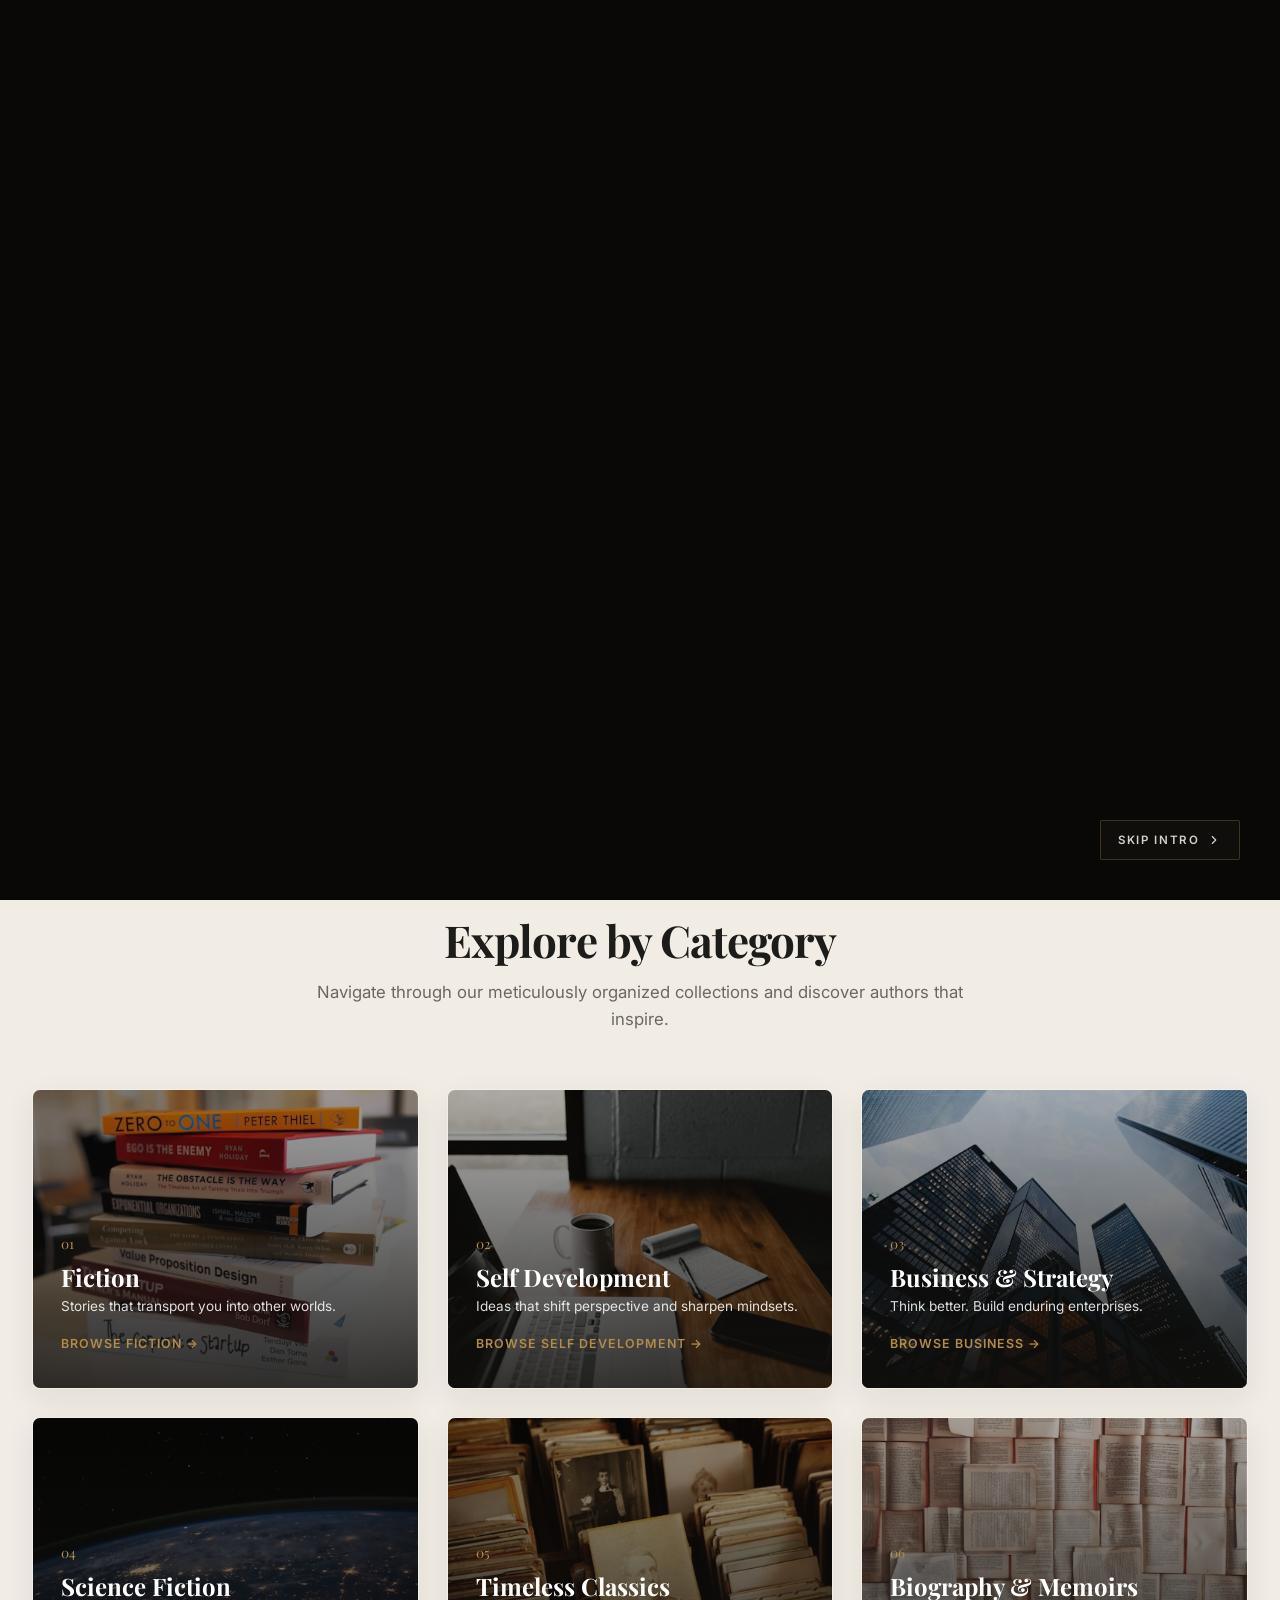
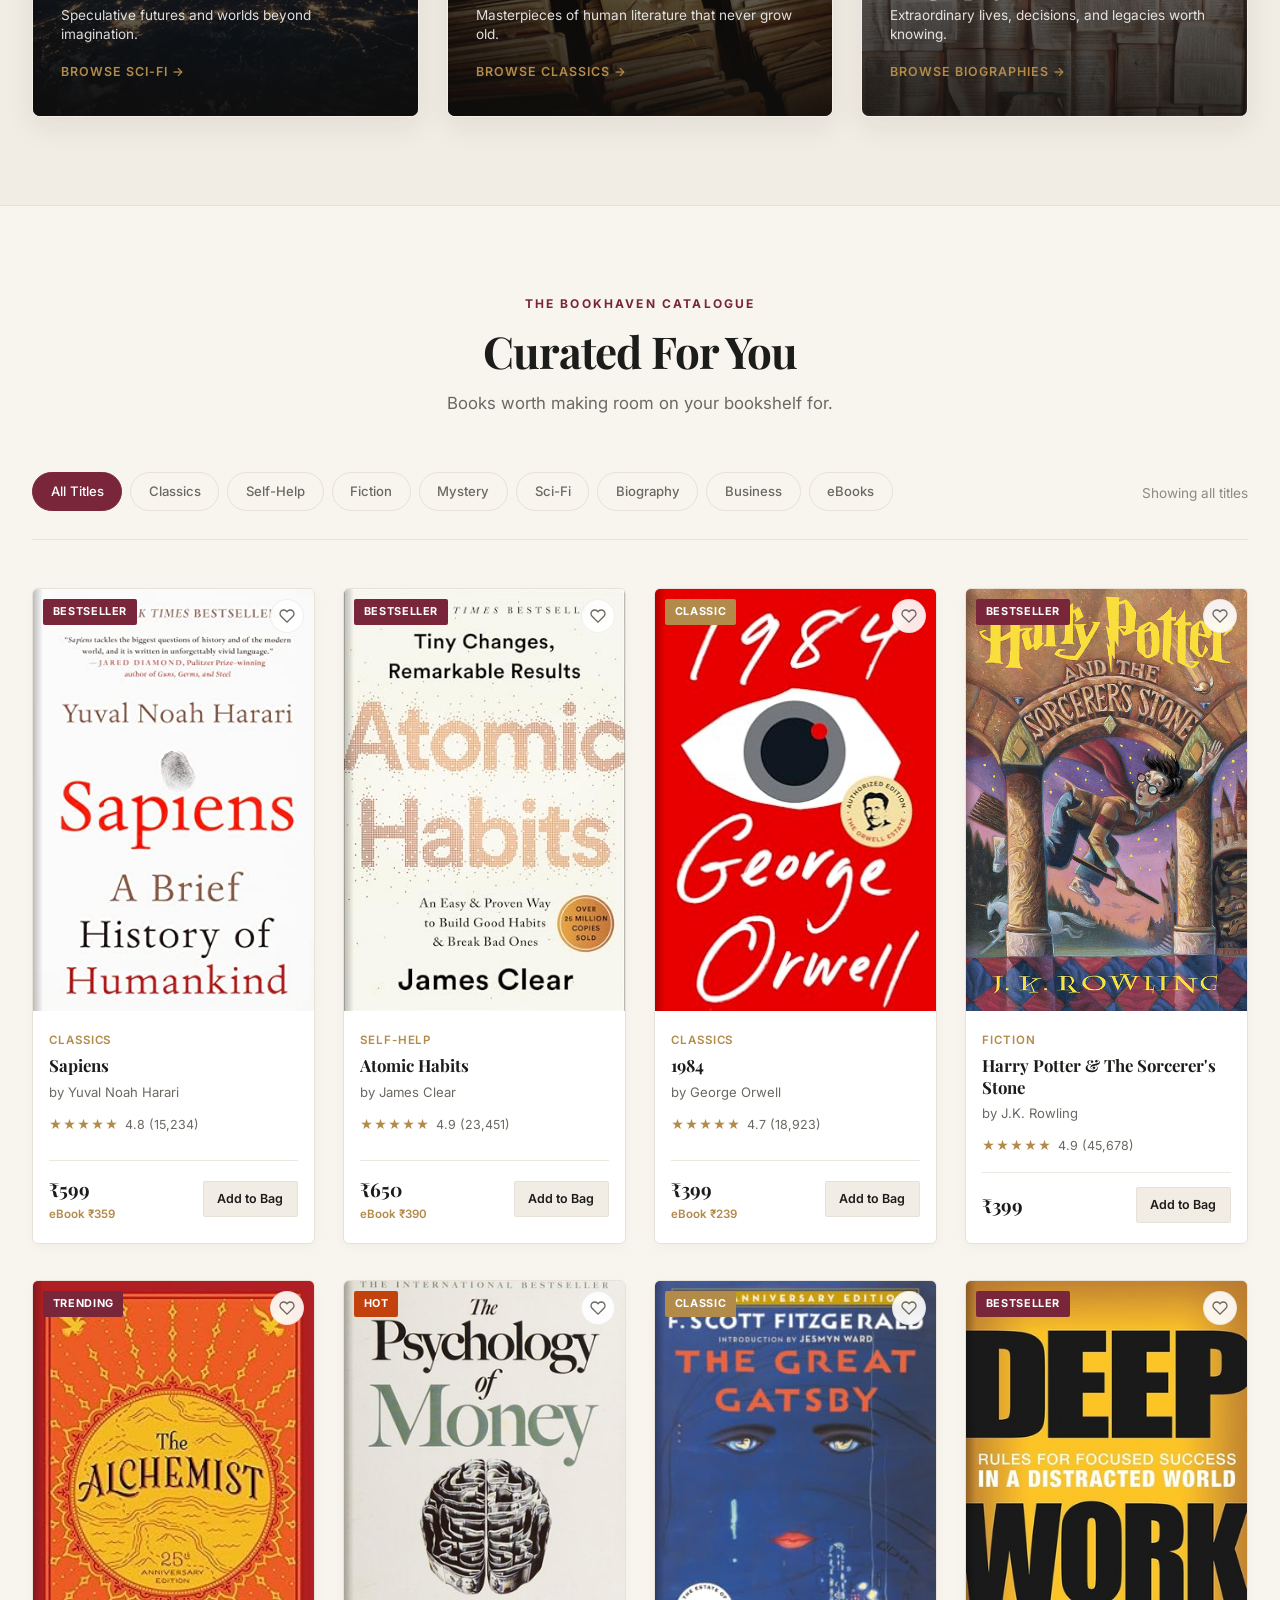
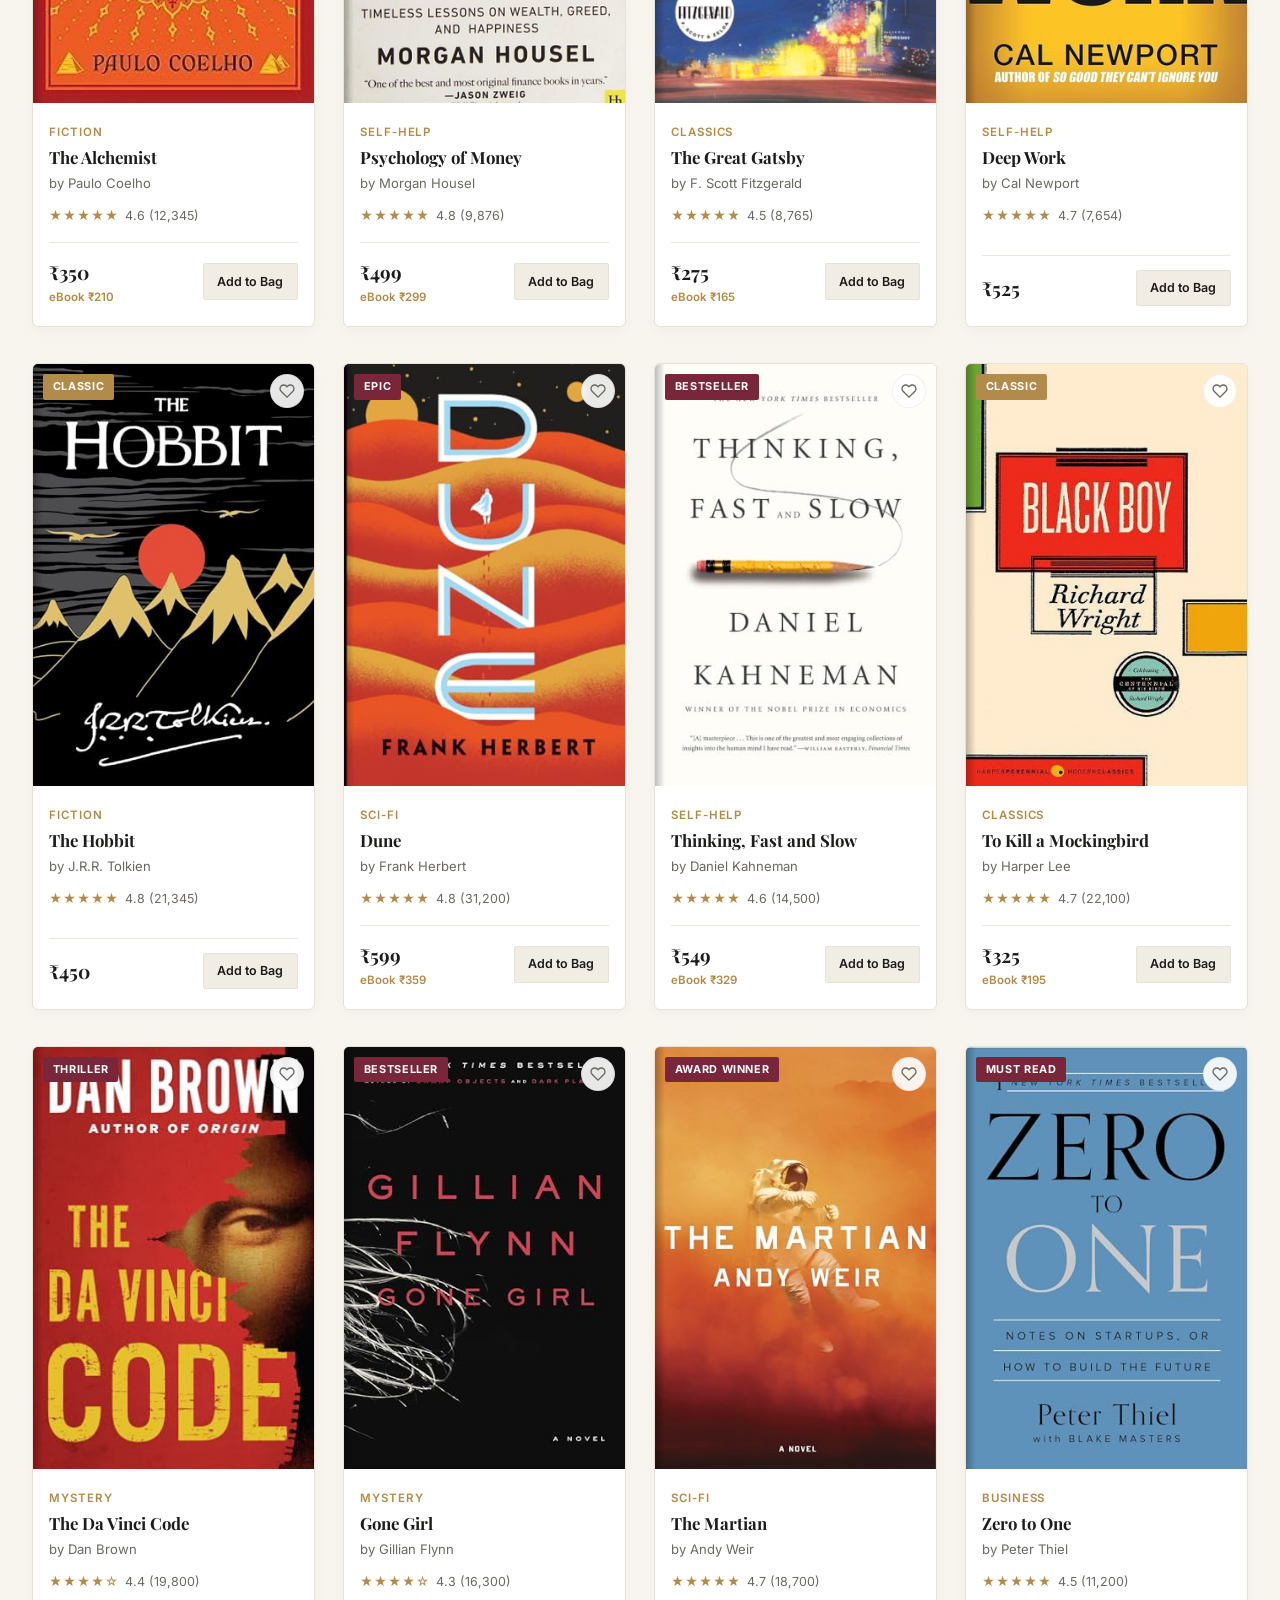
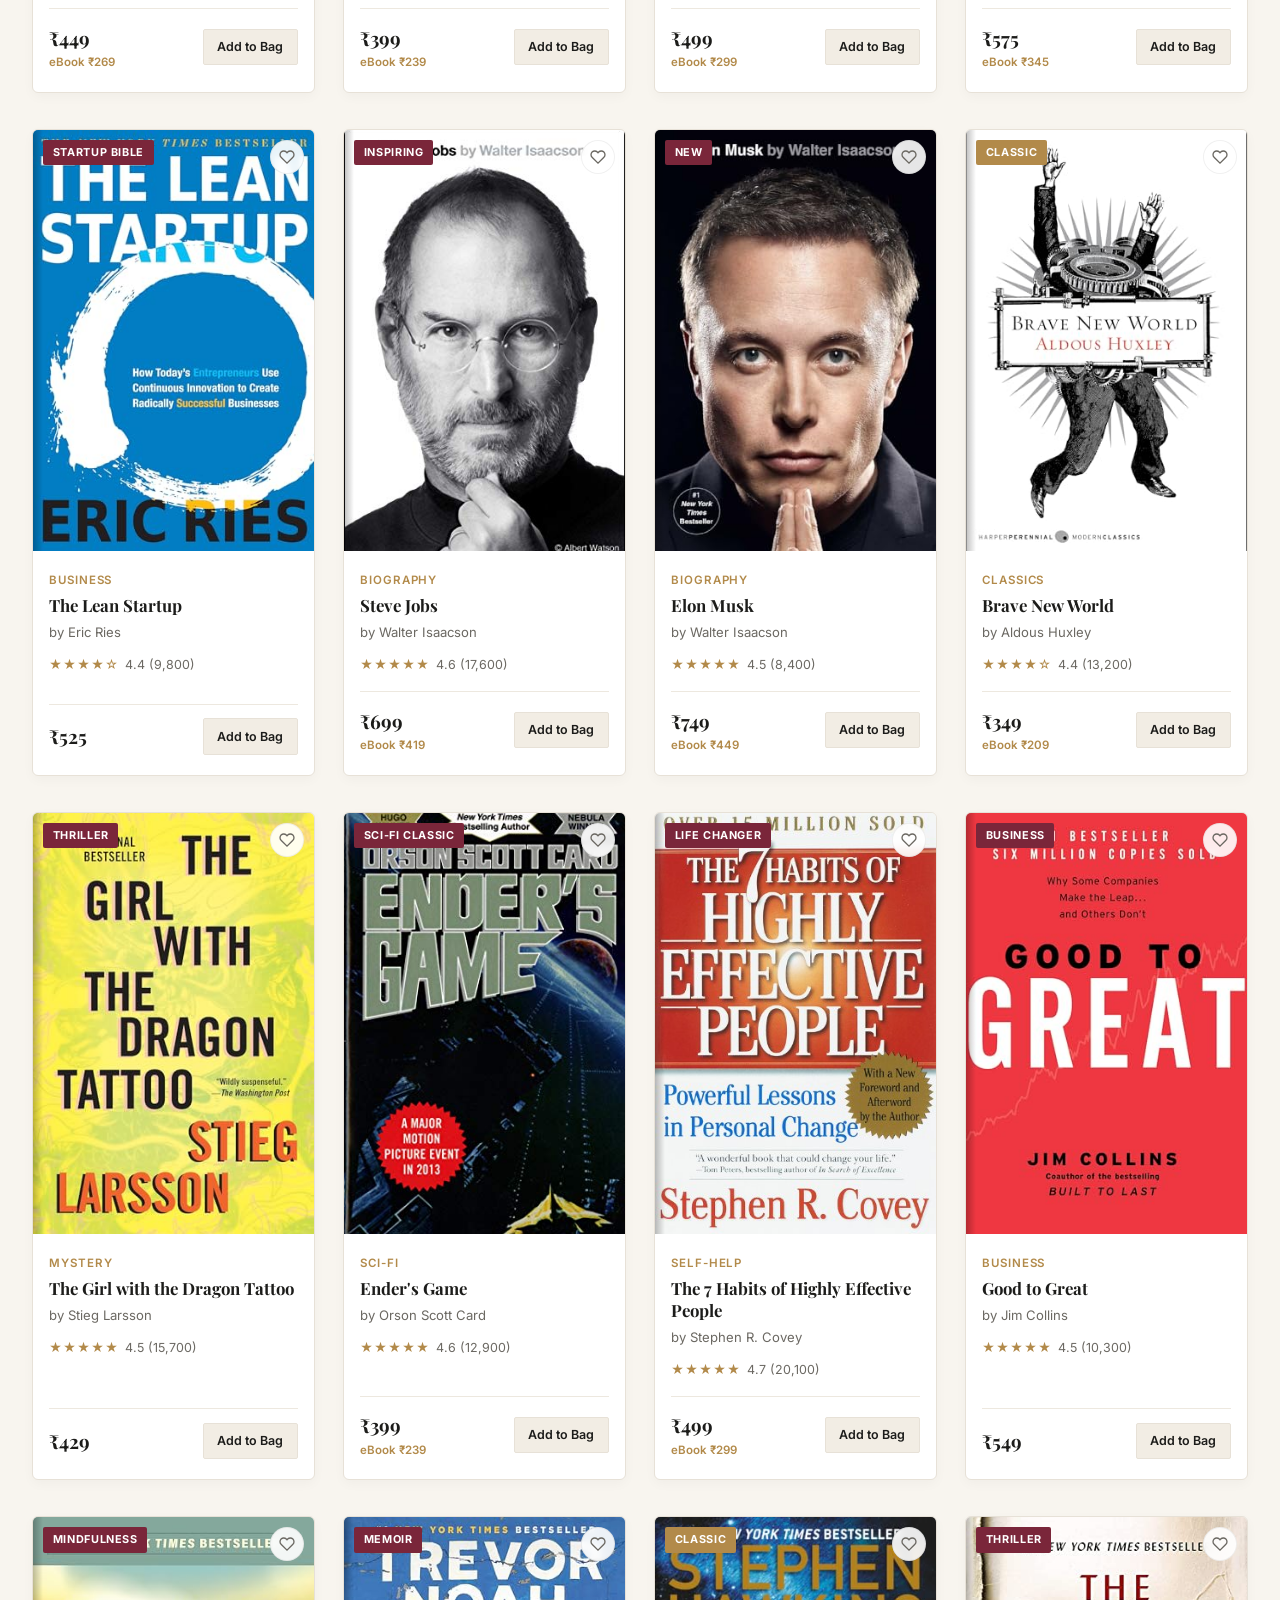
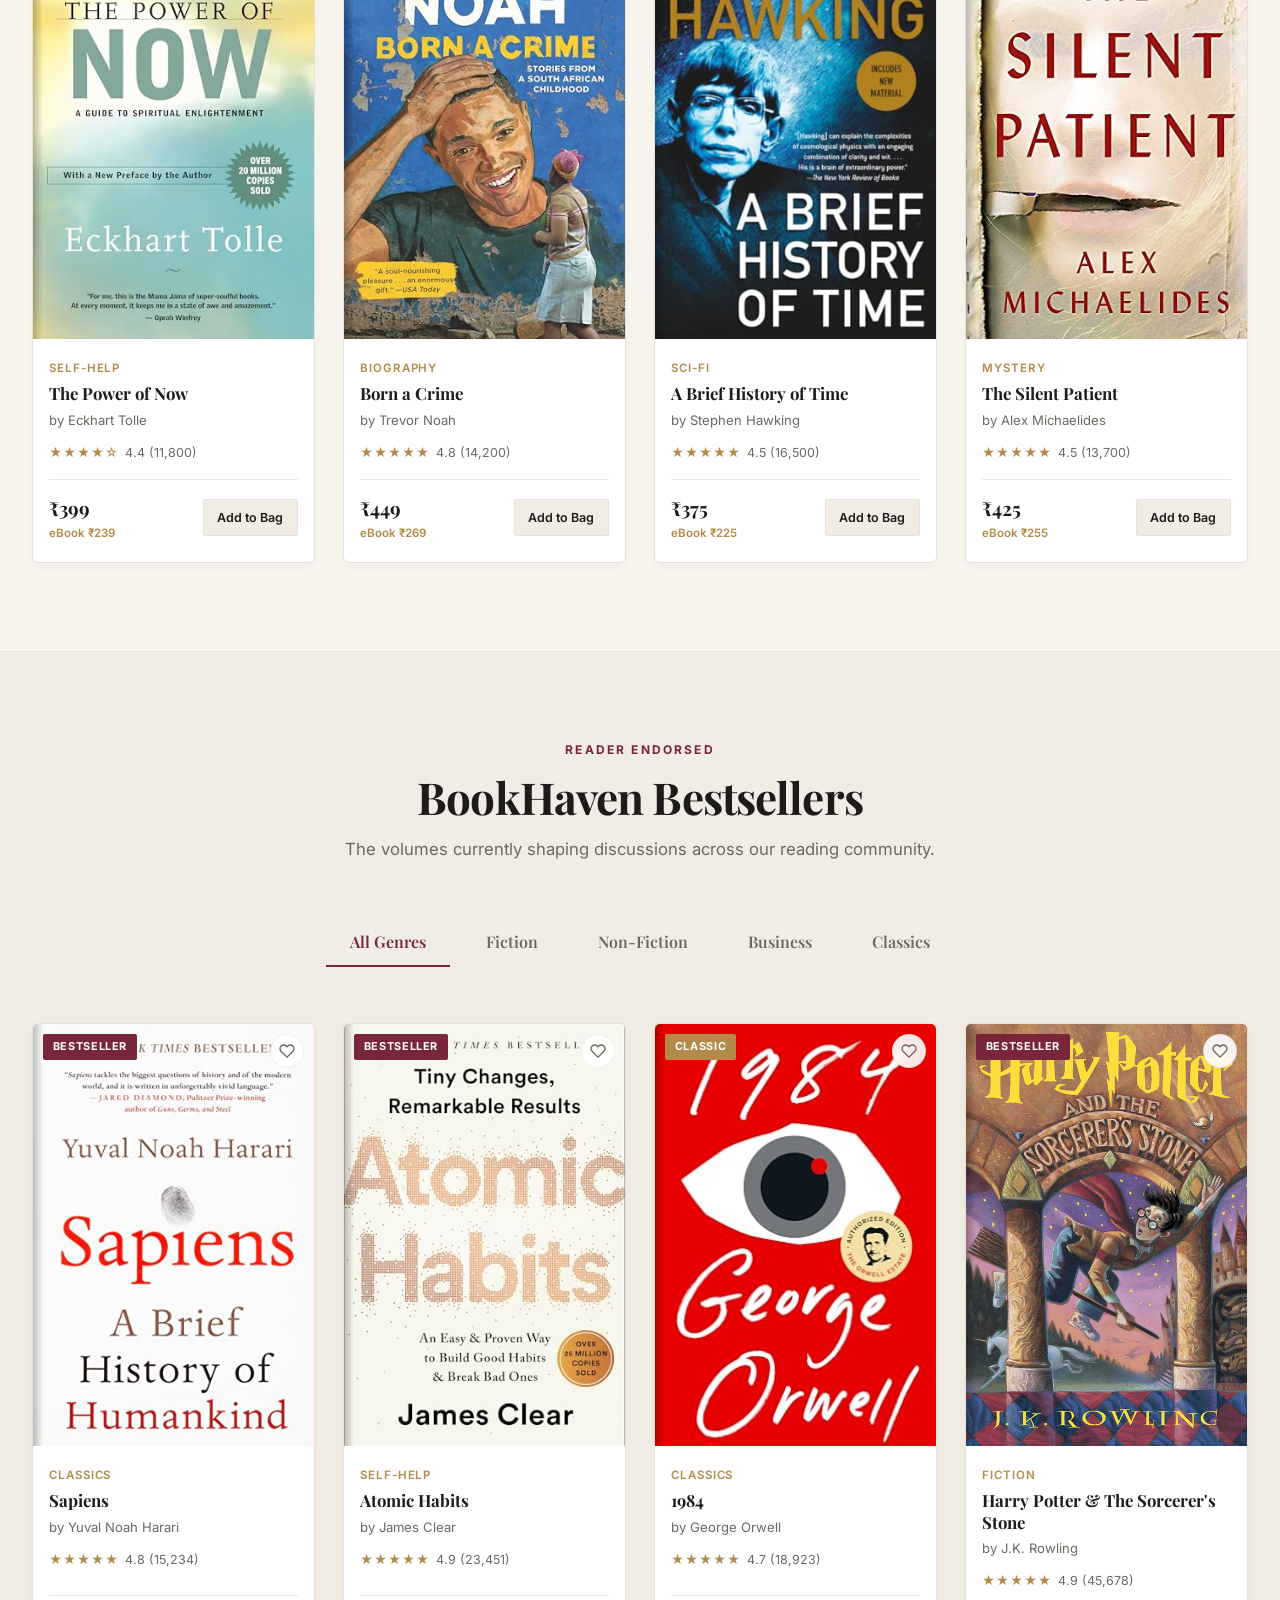
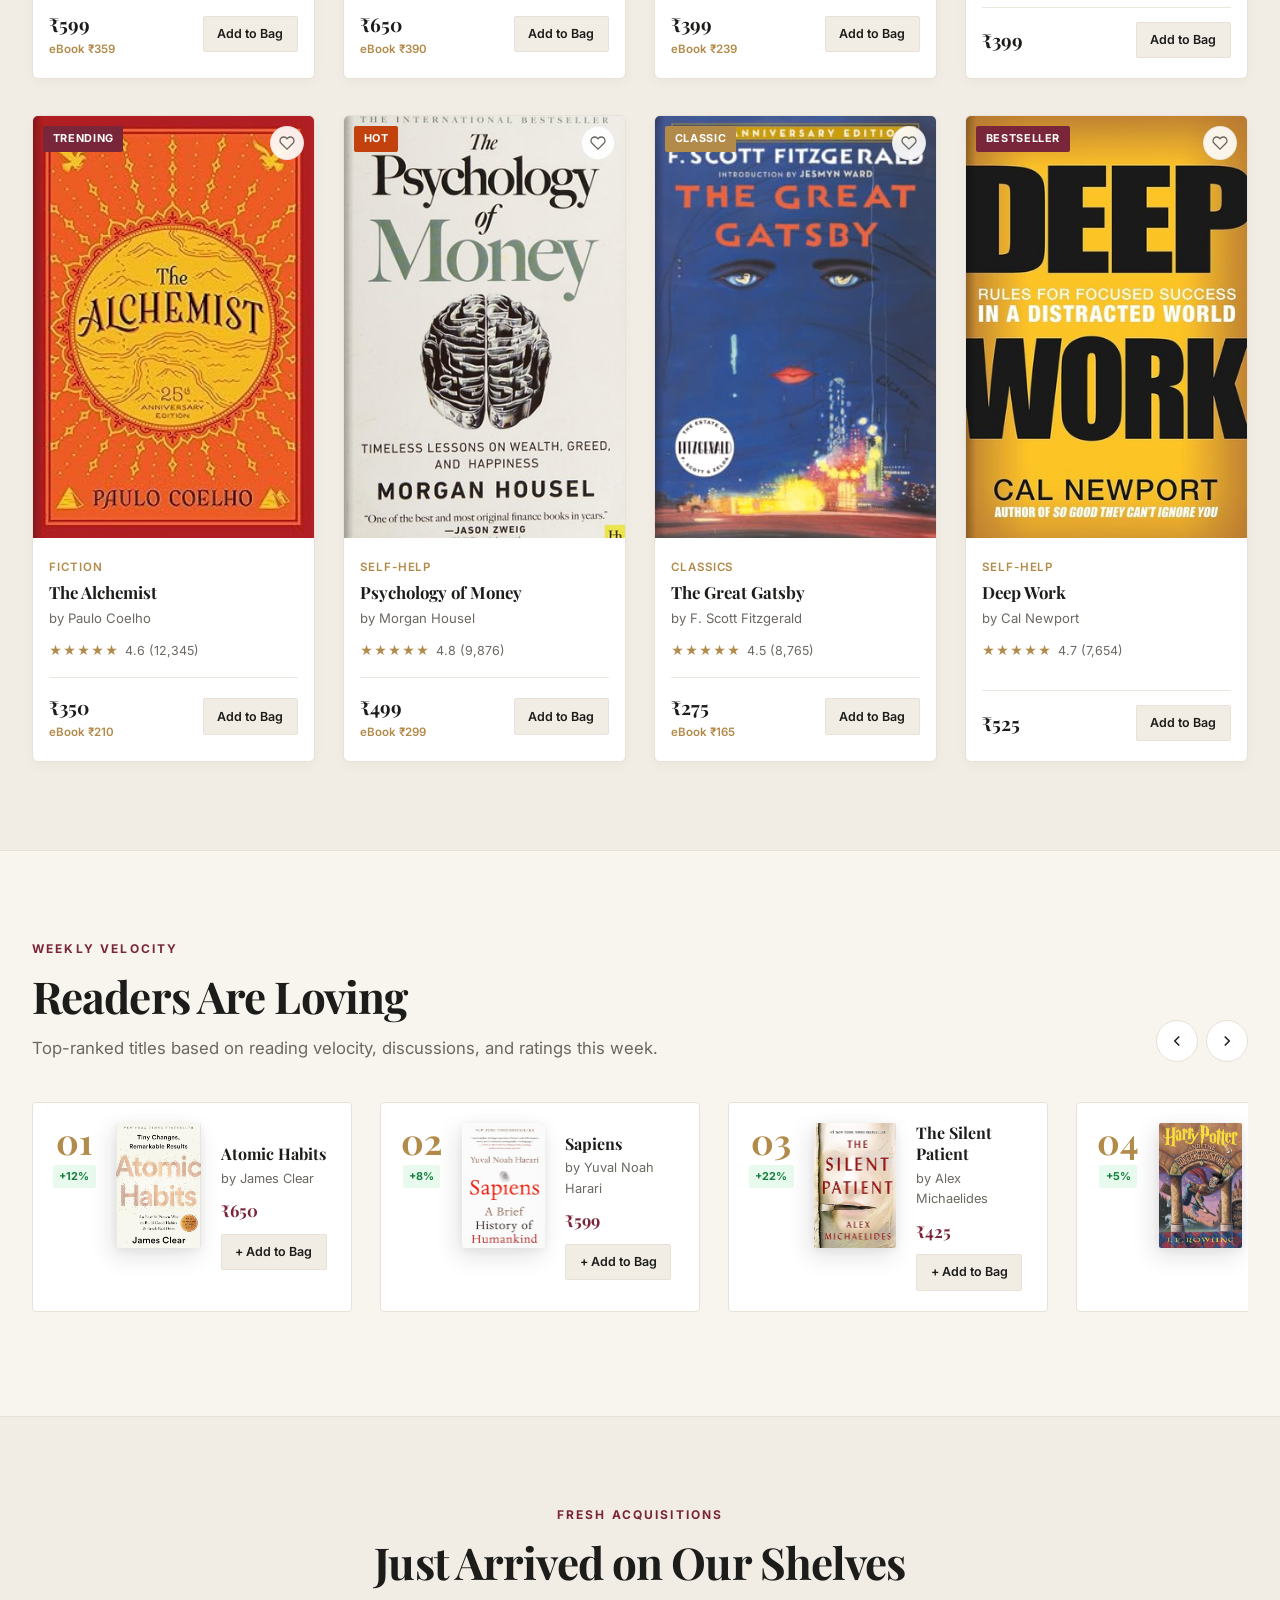
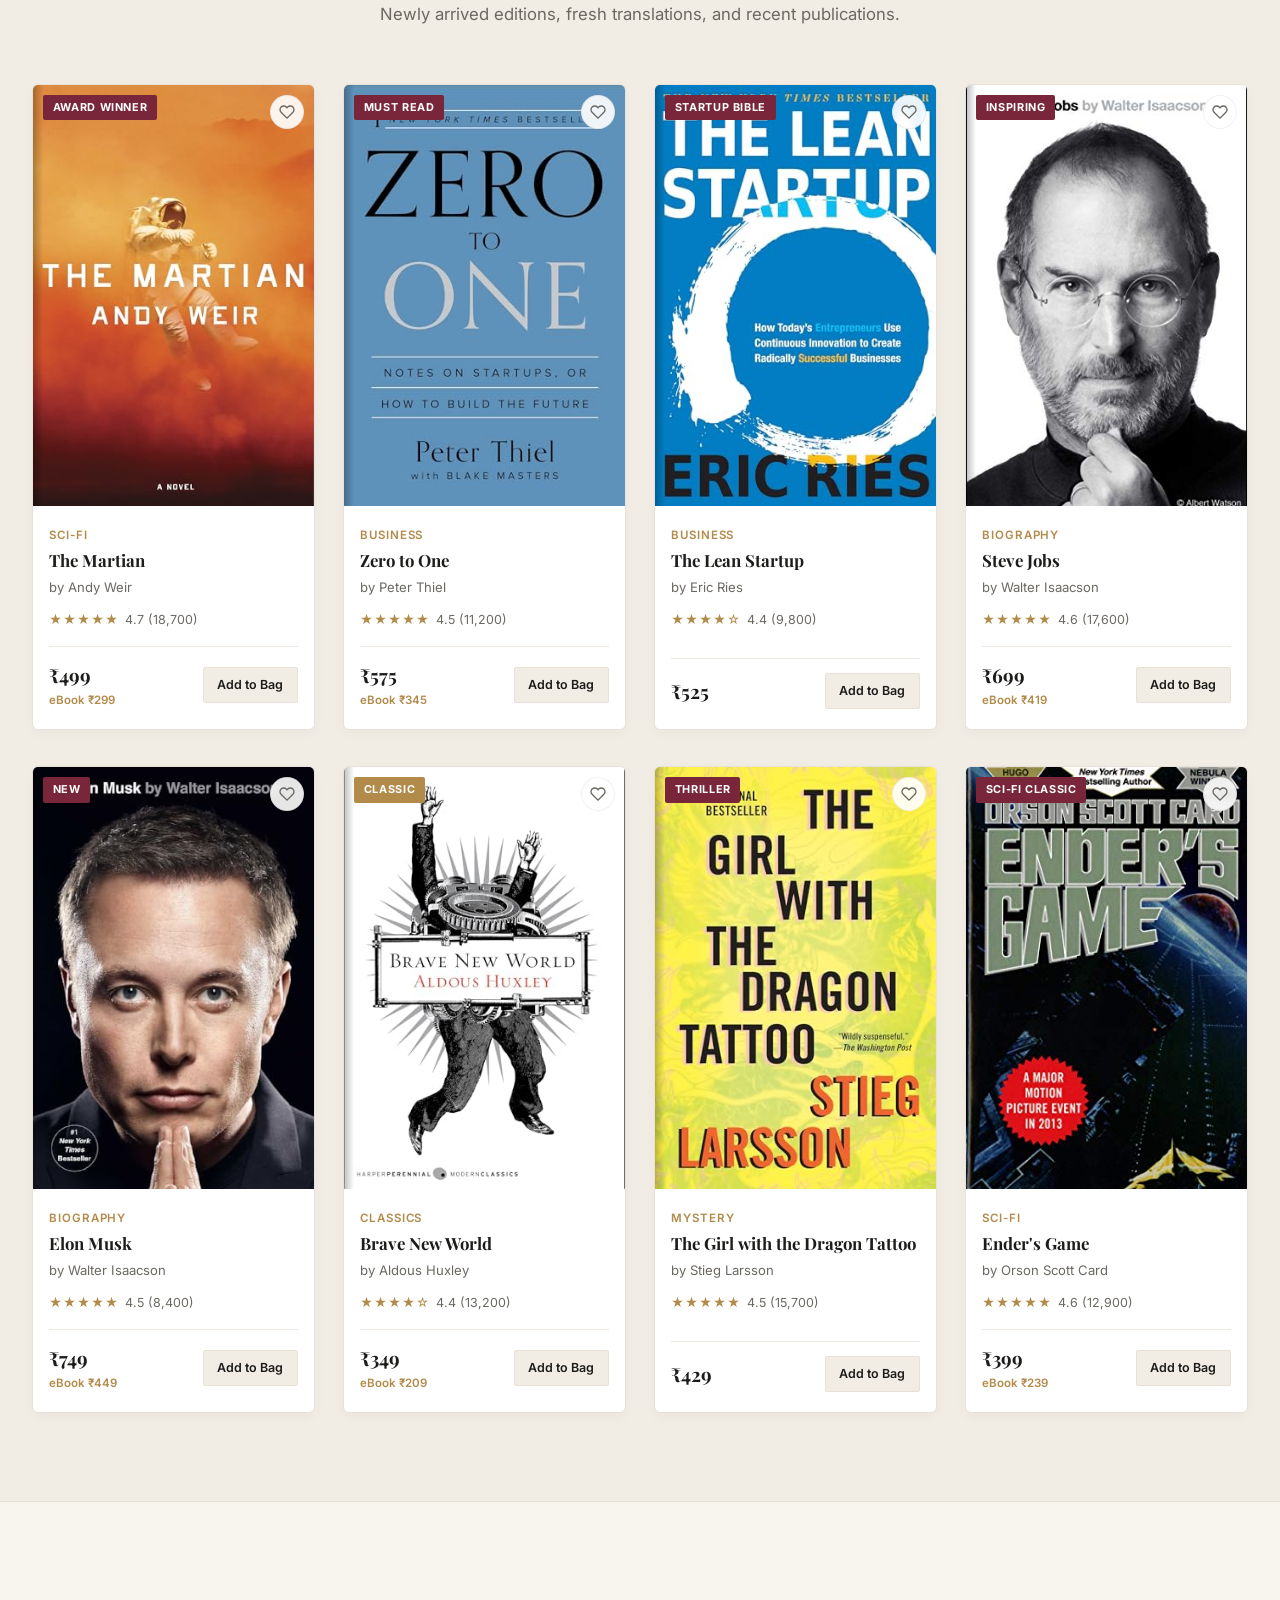
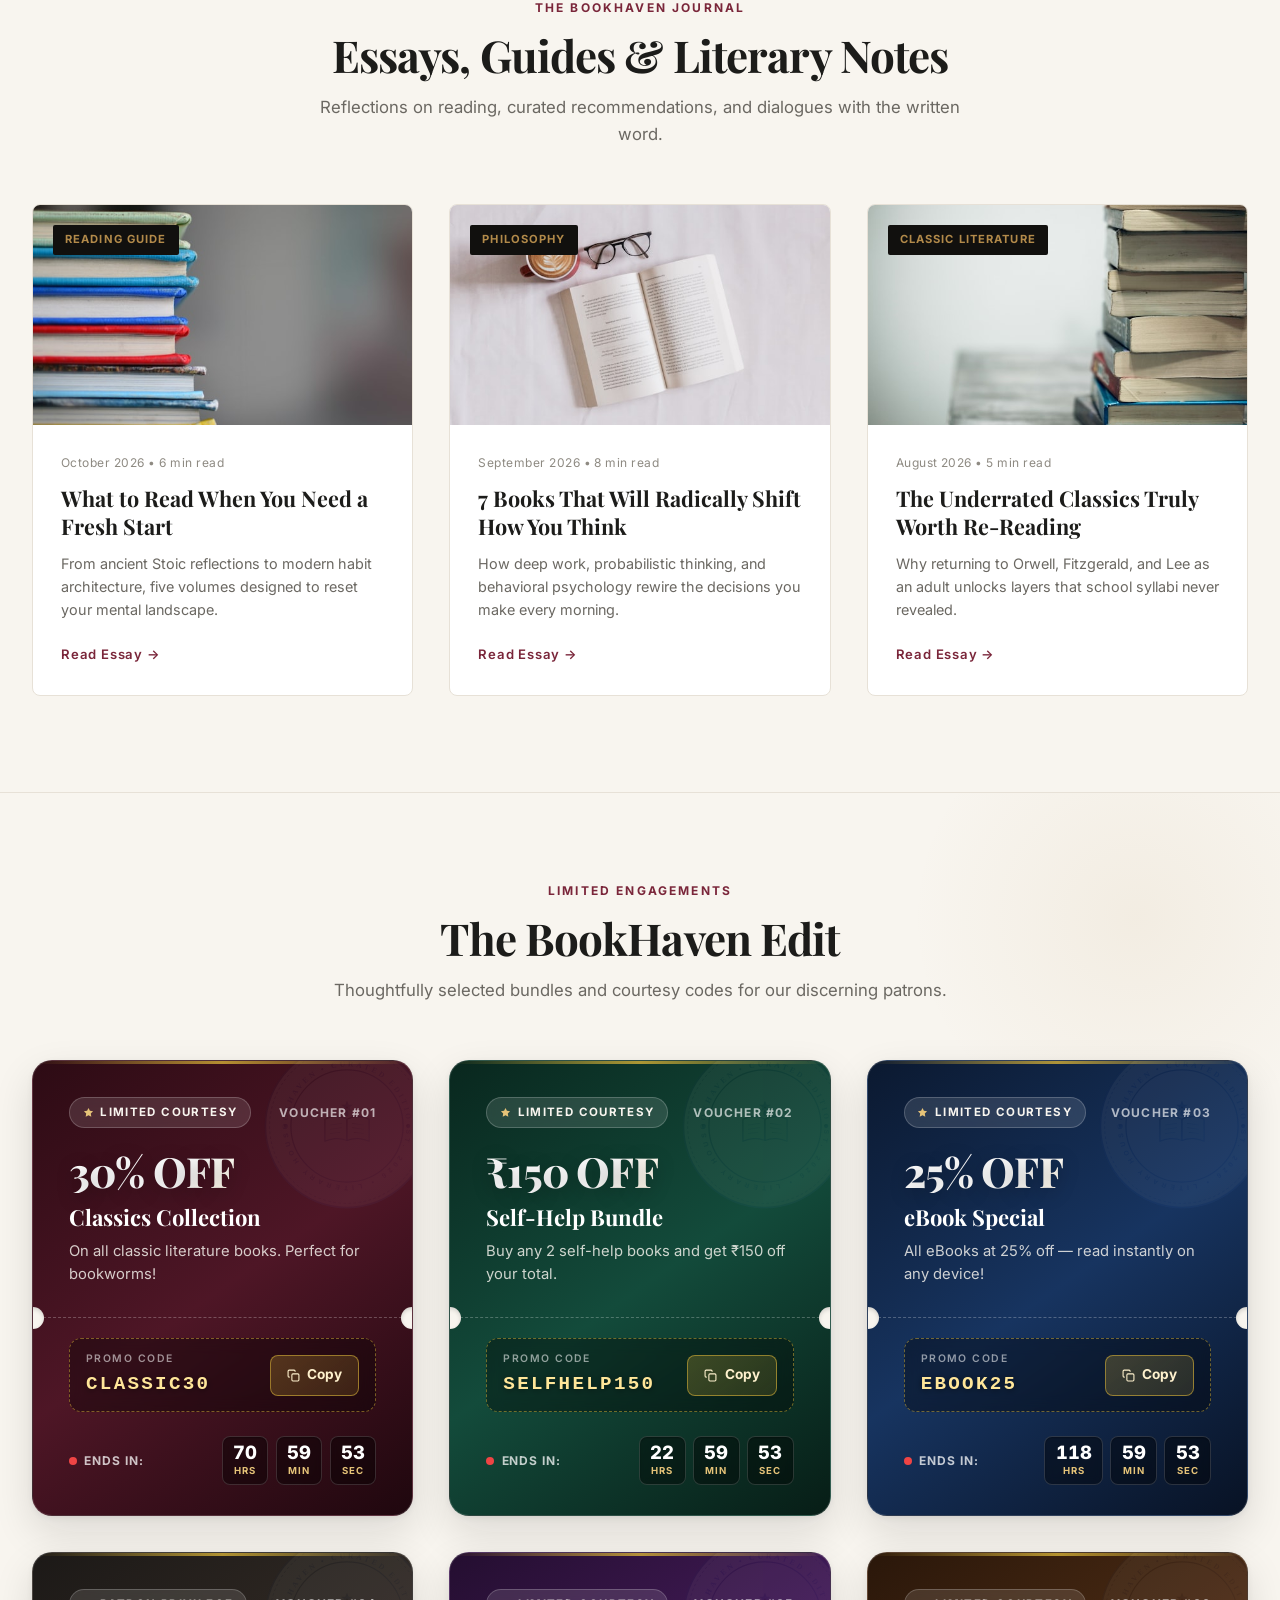
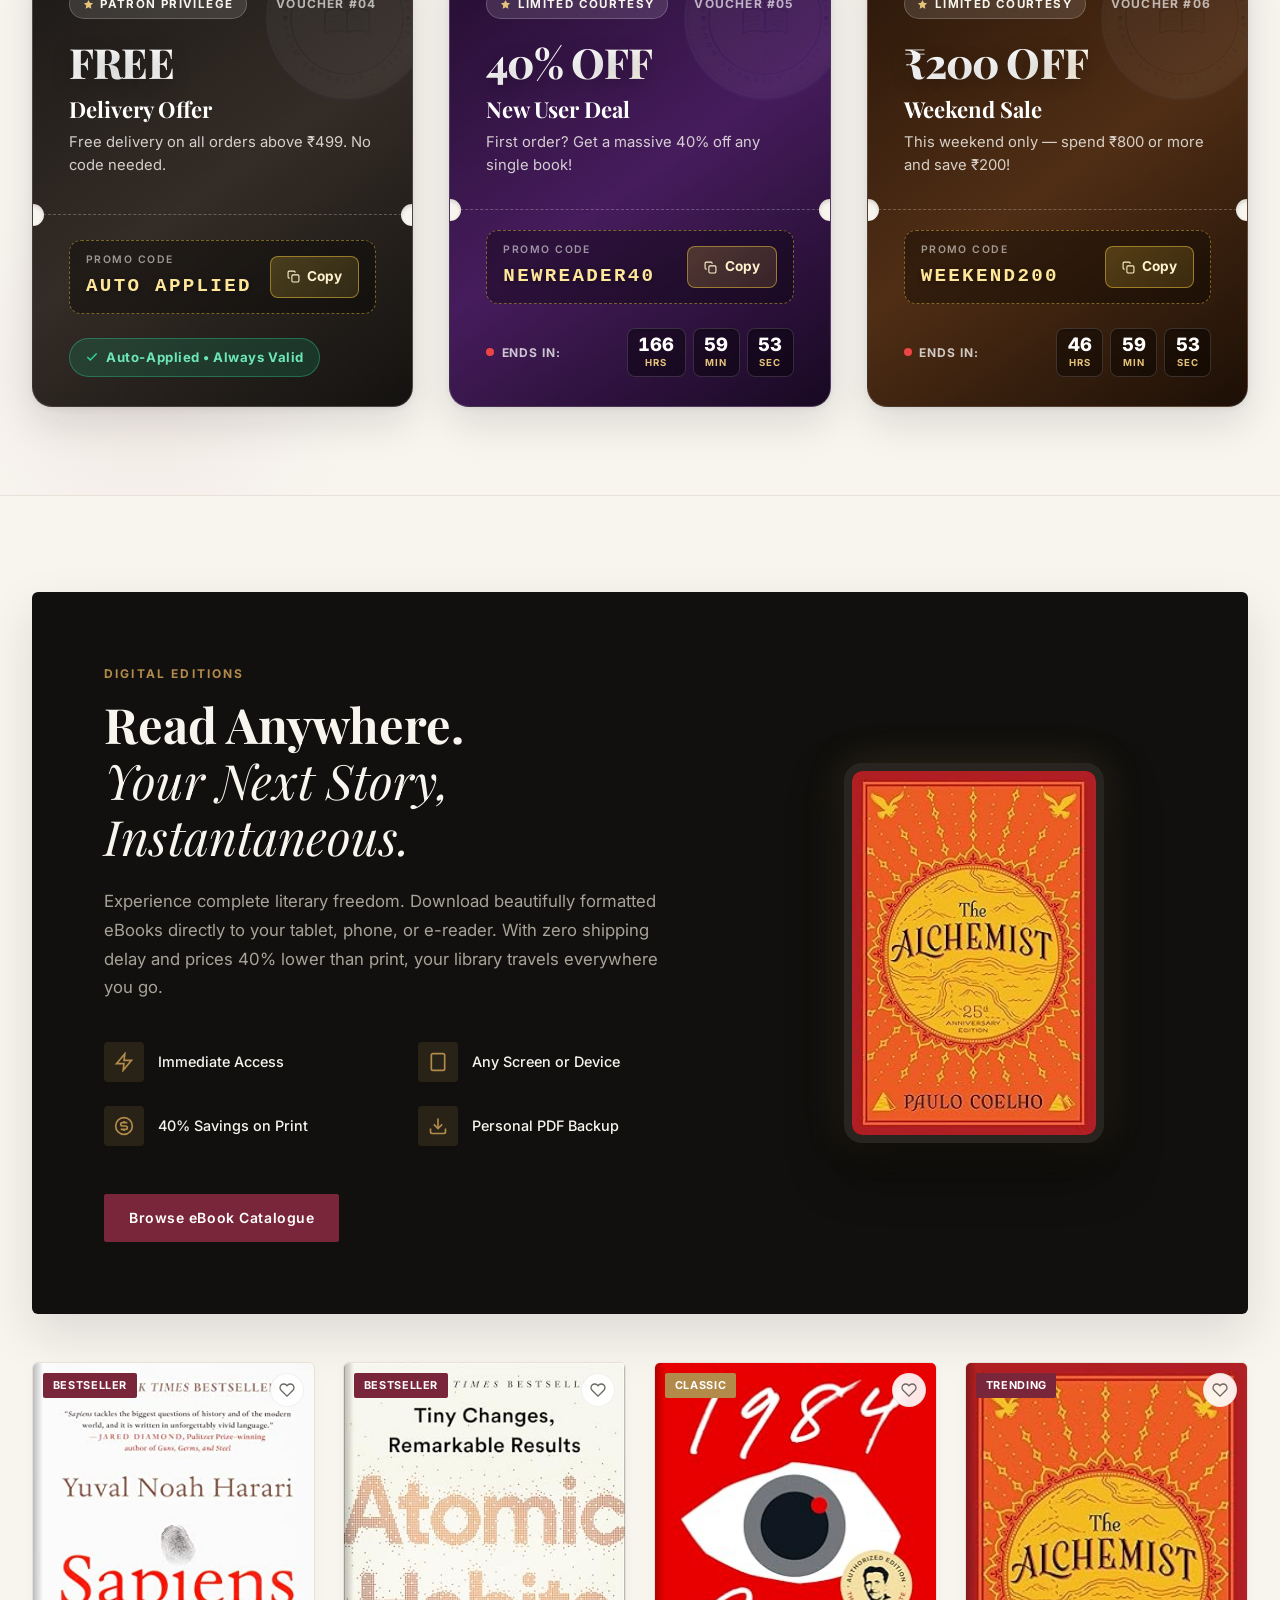
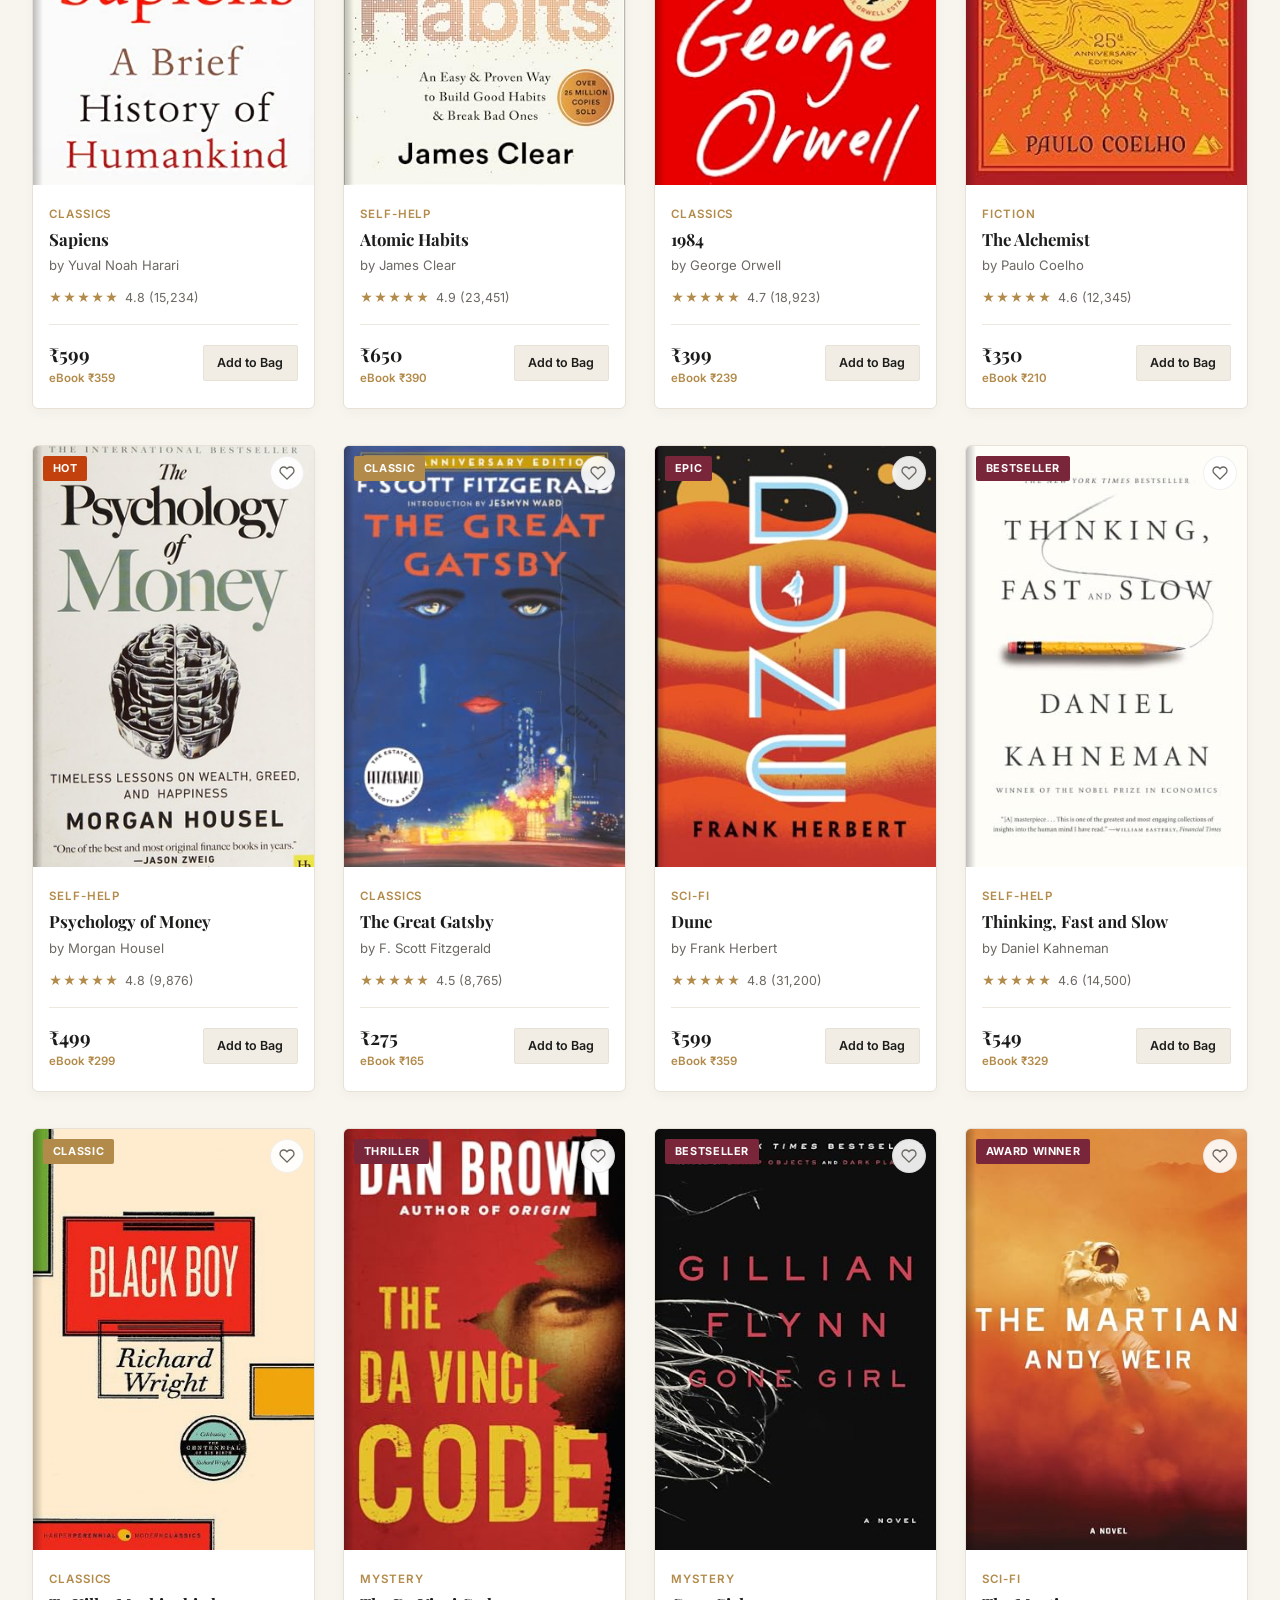
==== frontend/index.html @ 0a5ab178 "Initial commit" ====
<!DOCTYPE html>
<html lang="en">

<head>
  <meta charset="UTF-8" />
  <meta name="viewport" content="width=device-width, initial-scale=1.0, viewport-fit=cover" />
  <title>BookHaven — Discover Your Next Great Read</title>
  <meta name="description"
    content="BookHaven is an editorial online bookstore featuring curated bestsellers, timeless classics, thought-provoking non-fiction, and instant eBooks." />
  
  <!-- Favicon / Brand Symbol -->
  <link rel="icon" type="image/svg+xml" href="assets/favicon.svg">

  <!-- Google Fonts: Playfair Display + Cormorant Garamond + Inter -->
  <link rel="preconnect" href="https://fonts.googleapis.com">
  <link rel="preconnect" href="https://fonts.gstatic.com" crossorigin>
  <link
    href="https://fonts.googleapis.com/css2?family=Cormorant+Garamond:ital,wght@0,500;0,600;0,700;1,400&family=Inter:wght@300;400;500;600;700&family=Playfair+Display:ital,wght@0,500;0,600;0,700;0,800;1,400;1,600&display=swap"
    rel="stylesheet">

  <!-- jsPDF for eBook PDF generation -->
  <script src="https://cdnjs.cloudflare.com/ajax/libs/jspdf/2.5.1/jspdf.umd.min.js"></script>

  <!-- Clerk JS SDK -->
  <script
    async
    crossorigin="anonymous"
    data-clerk-publishable-key="pk_test_cmVhZHktc3RhZy0xMDIzLmNsZXJrLmFjY291bnRzLmRldiQ"
    src="https://ready-stag-1023.clerk.accounts.dev/npm/@clerk/clerk-js@latest/dist/clerk.browser.js"
    type="text/javascript"></script>

  <!-- Global API Backend URL & Payment Gateway Configuration -->
  <script>
    window.BOOKHAVEN_API_URL = 'https://bookhaven-website.onrender.com/api';
    window.RAZORPAY_KEY_ID = 'rzp_test_TaeA7VnqRyVNqD';
  </script>

  <!-- Razorpay Standard Checkout SDK -->
  <script src="https://checkout.razorpay.com/v1/checkout.js"></script>

  <link rel="stylesheet" href="styles.css">
</head>

<body>
  <!-- =====================================================================
       CINEMATIC INTRO OVERLAY
       Plays Intro.mp4 on first visit / new session. Can be skipped or replayed.
       ===================================================================== -->
  <div id="intro-overlay" class="intro-overlay" aria-label="BookHaven Cinematic Opening" role="dialog" aria-modal="true">
    <div class="intro-video-wrapper">
      <video id="intro-video" class="intro-video" muted playsinline preload="auto">
        <source src="Intro.mp4" type="video/mp4">
      </video>
      <div class="intro-vignette"></div>
    </div>
    <div class="intro-controls">
      <button id="skip-intro-btn" class="skip-intro-btn" aria-label="Skip cinematic introduction">
        <span>SKIP INTRO</span>
        <svg width="14" height="14" viewBox="0 0 24 24" fill="none" stroke="currentColor" stroke-width="2" stroke-linecap="round" stroke-linejoin="round">
          <polyline points="9 18 15 12 9 6"></polyline>
        </svg>
      </button>
    </div>
  </div>

  <!-- Header -->
  <header id="main-header">
    <div class="header-inner">
      <!-- Mobile Menu Toggle -->
      <button class="mobile-nav-toggle" id="mobile-nav-toggle" aria-label="Toggle navigation menu">
        <svg width="22" height="22" viewBox="0 0 24 24" fill="none" stroke="currentColor" stroke-width="2" stroke-linecap="round">
          <line x1="3" y1="6" x2="21" y2="6"></line>
          <line x1="3" y1="12" x2="21" y2="12"></line>
          <line x1="3" y1="18" x2="21" y2="18"></line>
        </svg>
      </button>

      <!-- Literary Brand Logo -->
      <a href="#home" class="brand-logo" aria-label="BookHaven Homepage">
        <div class="brand-monogram">
          <svg width="26" height="26" viewBox="0 0 32 32" fill="none" xmlns="http://www.w3.org/2000/svg">
            <path d="M4 6C4 4.89543 4.89543 4 6 4H14C15.1046 4 16 4.89543 16 6V26C16 24.8954 15.1046 24 14 24H6C4.89543 24 4 24.8954 4 26V6Z" stroke="currentColor" stroke-width="2.2" stroke-linejoin="round"/>
            <path d="M28 6C28 4.89543 27.1046 4 26 4H18C16.8954 4 16 4.89543 16 6V26C16 24.8954 16.8954 24 18 24H26C27.1046 24 28 24.8954 28 26V6Z" stroke="currentColor" stroke-width="2.2" stroke-linejoin="round"/>
            <path d="M16 8V24" stroke="currentColor" stroke-width="2" stroke-linecap="round"/>
            <path d="M7 9H13" stroke="currentColor" stroke-width="1.8" stroke-linecap="round"/>
            <path d="M7 13H13" stroke="currentColor" stroke-width="1.8" stroke-linecap="round"/>
            <path d="M19 9H25" stroke="currentColor" stroke-width="1.8" stroke-linecap="round"/>
            <path d="M19 13H25" stroke="currentColor" stroke-width="1.8" stroke-linecap="round"/>
          </svg>
        </div>
        <div class="brand-text-wrap">
          <span class="brand-title">BOOKHAVEN</span>
          <span class="brand-tagline">OPEN YOUR NEXT STORY</span>
        </div>
      </a>

      <!-- Primary Navigation -->
      <nav class="nav-desktop" id="main-nav">
        <ul class="nav-links">
          <li><a href="#home" class="nav-link active">Home</a></li>
          <li><a href="#books" class="nav-link">Books</a></li>
          <li><a href="#categories" class="nav-link">Categories</a></li>
          <li><a href="#bestsellers" class="nav-link">Bestsellers</a></li>
          <li><a href="#trending" class="nav-link" id="nav-trending">Trending</a></li>
          <li><a href="#journal" class="nav-link">Journal</a></li>
          <li><a href="#offers" class="nav-link" id="nav-offers">Offers</a></li>
          <li><a href="#ebooks" class="nav-link" id="nav-ebooks">eBooks</a></li>
        </ul>
      </nav>

      <!-- Search & User Actions -->
      <div class="header-actions">
        <!-- Search Trigger -->
        <div class="search-trigger-wrap">
          <button class="search-trigger-btn" id="search-trigger-btn" aria-label="Open search">
            <svg width="18" height="18" viewBox="0 0 24 24" fill="none" stroke="currentColor" stroke-width="2" stroke-linecap="round" stroke-linejoin="round">
              <circle cx="11" cy="11" r="8"></circle>
              <line x1="21" y1="21" x2="16.65" y2="16.65"></line>
            </svg>
            <span class="search-trigger-text">Search books, authors...</span>
            <span class="search-trigger-shortcut">⌘K</span>
          </button>
        </div>

        <!-- Wishlist Button -->
        <button class="action-icon-btn" id="wishlist-btn-header" aria-label="View Reading Wishlist">
          <svg width="20" height="20" viewBox="0 0 24 24" fill="none" stroke="currentColor" stroke-width="2" stroke-linecap="round" stroke-linejoin="round">
            <path d="M20.84 4.61a5.5 5.5 0 0 0-7.78 0L12 5.67l-1.06-1.06a5.5 5.5 0 0 0-7.78 7.78l1.06 1.06L12 21.23l7.78-7.78 1.06-1.06a5.5 5.5 0 0 0 0-7.78z"></path>
          </svg>
          <span class="badge-count" id="wishlist-count">0</span>
        </button>

        <!-- User Account Menu -->
        <div class="user-account-dropdown" id="user-account-dropdown" style="position: relative; display: none;">
          <div class="user-avatar" id="user-avatar" title="Account Menu" style="display: none;">
            <span>A</span>
          </div>
          <div class="user-menu" id="user-menu">
            <div class="user-menu-header">
              <div class="user-menu-name" id="menu-user-name">Guest Reader</div>
              <div class="user-menu-email" id="menu-user-email">Sign in to sync your library</div>
            </div>
            <a href="#" class="user-menu-item" data-action="profile">
              <svg width="16" height="16" viewBox="0 0 24 24" fill="none" stroke="currentColor" stroke-width="2"><path d="M20 21v-2a4 4 0 0 0-4-4H8a4 4 0 0 0-4 4v2"></path><circle cx="12" cy="7" r="4"></circle></svg>
              <span>Reader Profile</span>
            </a>
            <a href="#" class="user-menu-item" data-action="orders">
              <svg width="16" height="16" viewBox="0 0 24 24" fill="none" stroke="currentColor" stroke-width="2"><path d="M6 2L3 6v14a2 2 0 0 0 2 2h14a2 2 0 0 0 2-2V6l-3-4z"></path><line x1="3" y1="6" x2="21" y2="6"></line><path d="M16 10a4 4 0 0 1-8 0"></path></svg>
              <span>Order History</span>
            </a>
            <a href="#" class="user-menu-item" data-action="wishlist">
              <svg width="16" height="16" viewBox="0 0 24 24" fill="none" stroke="currentColor" stroke-width="2"><path d="M20.84 4.61a5.5 5.5 0 0 0-7.78 0L12 5.67l-1.06-1.06a5.5 5.5 0 0 0-7.78 7.78l1.06 1.06L12 21.23l7.78-7.78 1.06-1.06a5.5 5.5 0 0 0 0-7.78z"></path></svg>
              <span>Reading Wishlist</span>
            </a>
            <a href="#" class="user-menu-item" data-action="settings">
              <svg width="16" height="16" viewBox="0 0 24 24" fill="none" stroke="currentColor" stroke-width="2"><circle cx="12" cy="12" r="3"></circle><path d="M19.4 15a1.65 1.65 0 0 0 .33 1.82l.06.06a2 2 0 0 1 0 2.83 2 2 0 0 1-2.83 0l-.06-.06a1.65 1.65 0 0 0-1.82-.33 1.65 1.65 0 0 0-1 1.51V21a2 2 0 0 1-2 2 2 2 0 0 1-2-2v-.09A1.65 1.65 0 0 0 9 19.4a1.65 1.65 0 0 0-1.82.33l-.06.06a2 2 0 0 1-2.83 0 2 2 0 0 1 0-2.83l.06-.06a1.65 1.65 0 0 0 .33-1.82 1.65 1.65 0 0 0-1.51-1H3a2 2 0 0 1-2-2 2 2 0 0 1 2-2h.09A1.65 1.65 0 0 0 4.6 9a1.65 1.65 0 0 0-.33-1.82l-.06-.06a2 2 0 0 1 0-2.83 2 2 0 0 1 2.83 0l.06.06a1.65 1.65 0 0 0 1.82.33H9a1.65 1.65 0 0 0 1-1.51V3a2 2 0 0 1 2-2 2 2 0 0 1 2 2v.09a1.65 1.65 0 0 0 1 1.51 1.65 1.65 0 0 0 1.82-.33l.06-.06a2 2 0 0 1 2.83 0 2 2 0 0 1 0 2.83l-.06.06a1.65 1.65 0 0 0-.33 1.82V9a1.65 1.65 0 0 0 1.51 1H21a2 2 0 0 1 2 2 2 2 0 0 1-2 2h-.09a1.65 1.65 0 0 0-1.51 1z"></path></svg>
              <span>Preferences</span>
            </a>
            <a href="/admin/" class="user-menu-item" id="admin-panel-link" style="display: none;" target="_blank">
              <svg width="16" height="16" viewBox="0 0 24 24" fill="none" stroke="currentColor" stroke-width="2"><path d="M12 2L2 7l10 5 10-5-10-5zM2 17l10 5 10-5M2 12l10 5 10-5"></path></svg>
              <span>Admin Console</span>
            </a>
            <a href="#" class="user-menu-item logout" id="logout-btn">
              <svg width="16" height="16" viewBox="0 0 24 24" fill="none" stroke="currentColor" stroke-width="2"><path d="M9 21H5a2 2 0 0 1-2-2V5a2 2 0 0 1 2-2h4"></path><polyline points="16 17 21 12 16 7"></polyline><line x1="21" y1="12" x2="9" y2="12"></line></svg>
              <span>Sign Out</span>
            </a>
          </div>
        </div>

        <button class="btn btn-outline" id="login-btn">Sign In</button>
        
        <!-- Cart Drawer Button -->
        <button class="btn btn-primary btn-cart" id="cart-btn" aria-label="View Shopping Bag">
          <svg width="18" height="18" viewBox="0 0 24 24" fill="none" stroke="currentColor" stroke-width="2" stroke-linecap="round" stroke-linejoin="round">
            <path d="M6 2L3 6v14a2 2 0 0 0 2 2h14a2 2 0 0 0 2-2V6l-3-4z"></path>
            <line x1="3" y1="6" x2="21" y2="6"></line>
            <path d="M16 10a4 4 0 0 1-8 0"></path>
          </svg>
          <span>Bag</span>
          <span class="cart-pill-count" id="cart-count">0</span>
        </button>
      </div>
    </div>
  </header>

  <!-- Mobile Drawer Navigation -->
  <div class="mobile-nav-drawer" id="mobile-nav-drawer">
    <div class="mobile-nav-header">
      <span class="brand-title">BOOKHAVEN</span>
      <button class="mobile-nav-close" id="mobile-nav-close" aria-label="Close menu">&times;</button>
    </div>
    <ul class="mobile-nav-links">
      <li><a href="#home">Home</a></li>
      <li><a href="#books">All Books</a></li>
      <li><a href="#categories">Browse Categories</a></li>
      <li><a href="#bestsellers">Bestsellers</a></li>
      <li><a href="#trending">Trending Titles</a></li>
      <li><a href="#journal">BookHaven Journal</a></li>
      <li><a href="#offers">Curated Offers</a></li>
      <li><a href="#ebooks">eBook Library</a></li>
    </ul>
  </div>
  <div class="drawer-backdrop" id="drawer-backdrop"></div>

  <!-- =====================================================================
       HOMEPAGE HERO: CINEMATIC CONTINUATION
       ===================================================================== -->
  <section class="hero-editorial" id="home">
    <div class="hero-editorial-container">
      <div class="hero-editorial-text">
        <div class="hero-kicker">
          <span class="kicker-line"></span>
          <span class="kicker-label">THE LITERARY DESTINATION</span>
        </div>
        <h1 class="hero-editorial-headline">
          Discover Your Next <span class="italic-emphasis">Great Read</span>
        </h1>
        <p class="hero-editorial-description">
          A thoughtfully curated sanctuary for readers, collectors, and thinkers. Explore timeless classics, breakthrough non-fiction, and captivating stories worth making room for.
        </p>
        <div class="hero-actions">
          <a href="#books" class="btn btn-editorial-primary" id="browse-btn">
            <span>Explore Collection</span>
            <svg width="16" height="16" viewBox="0 0 24 24" fill="none" stroke="currentColor" stroke-width="2" stroke-linecap="round" stroke-linejoin="round">
              <line x1="5" y1="12" x2="19" y2="12"></line>
              <polyline points="12 5 19 12 12 19"></polyline>
            </svg>
          </a>
          <a href="#bestsellers" class="btn btn-editorial-secondary">Browse Bestsellers</a>
        </div>
        <div class="hero-stats">
          <div class="stat-item">
            <span class="stat-number">10,000+</span>
            <span class="stat-label">Handpicked Volumes</span>
          </div>
          <div class="stat-divider"></div>
          <div class="stat-item">
            <span class="stat-number">4.9★</span>
            <span class="stat-label">Reader Satisfaction</span>
          </div>
          <div class="stat-divider"></div>
          <div class="stat-item">
            <span class="stat-number">24h</span>
            <span class="stat-label">Fast Dispatch</span>
          </div>
        </div>
      </div>

      <!-- Atmospheric Hero Book Composition -->
      <div class="hero-editorial-visual">
        <div class="hero-book-showcase">
          <div class="hero-ambient-glow"></div>
          <div class="hero-book-card hero-book-main">
            <img src="assets/book-1-sapiens.jpg" alt="Sapiens by Yuval Noah Harari" class="hero-book-cover" />
            <div class="hero-book-spine"></div>
          </div>
          <div class="hero-book-card hero-book-secondary">
            <img src="assets/book-2-atomic-habits.jpg" alt="Atomic Habits by James Clear" class="hero-book-cover" />
            <div class="hero-book-spine"></div>
          </div>
          <div class="hero-book-card hero-book-tertiary">
            <img src="assets/book-3-1984.jpg" alt="1984 by George Orwell" class="hero-book-cover" />
            <div class="hero-book-spine"></div>
          </div>
          <div class="hero-curator-badge">
            <div class="curator-dot"></div>
            <span>Curator's Literary Selection</span>
          </div>
        </div>
      </div>
    </div>
  </section>

  <!-- =====================================================================
       CATEGORY DISCOVERY (Part 8)
       ===================================================================== -->
  <section class="section-categories" id="categories">
    <div class="container">
      <div class="section-header">
        <div class="section-kicker">CURATED AISLES</div>
        <h2 class="section-title">Explore by Category</h2>
        <p class="section-subtitle">Navigate through our meticulously organized collections and discover authors that inspire.</p>
      </div>

      <div class="category-cards-grid">
        <div class="category-card" data-category="Fiction">
          <div class="category-card-bg" style="background-image: linear-gradient(180deg, rgba(17,16,14,0.3) 0%, rgba(17,16,14,0.85) 100%), url('assets/cat-fiction.jpg');"></div>
          <div class="category-card-content">
            <span class="category-card-number">01</span>
            <h3 class="category-card-title">Fiction</h3>
            <p class="category-card-desc">Stories that transport you into other worlds.</p>
            <span class="category-card-link">Browse Fiction &rarr;</span>
          </div>
        </div>

        <div class="category-card" data-category="Self-Help">
          <div class="category-card-bg" style="background-image: linear-gradient(180deg, rgba(17,16,14,0.3) 0%, rgba(17,16,14,0.85) 100%), url('assets/cat-nonfiction.jpg');"></div>
          <div class="category-card-content">
            <span class="category-card-number">02</span>
            <h3 class="category-card-title">Self Development</h3>
            <p class="category-card-desc">Ideas that shift perspective and sharpen mindsets.</p>
            <span class="category-card-link">Browse Self Development &rarr;</span>
          </div>
        </div>

        <div class="category-card" data-category="Business">
          <div class="category-card-bg" style="background-image: linear-gradient(180deg, rgba(17,16,14,0.3) 0%, rgba(17,16,14,0.85) 100%), url('assets/cat-business.jpg');"></div>
          <div class="category-card-content">
            <span class="category-card-number">03</span>
            <h3 class="category-card-title">Business & Strategy</h3>
            <p class="category-card-desc">Think better. Build enduring enterprises.</p>
            <span class="category-card-link">Browse Business &rarr;</span>
          </div>
        </div>

        <div class="category-card" data-category="Sci-Fi">
          <div class="category-card-bg" style="background-image: linear-gradient(180deg, rgba(17,16,14,0.3) 0%, rgba(17,16,14,0.85) 100%), url('assets/cat-scifi.jpg');"></div>
          <div class="category-card-content">
            <span class="category-card-number">04</span>
            <h3 class="category-card-title">Science Fiction</h3>
            <p class="category-card-desc">Speculative futures and worlds beyond imagination.</p>
            <span class="category-card-link">Browse Sci-Fi &rarr;</span>
          </div>
        </div>

        <div class="category-card" data-category="Classics">
          <div class="category-card-bg" style="background-image: linear-gradient(180deg, rgba(17,16,14,0.3) 0%, rgba(17,16,14,0.85) 100%), url('assets/cat-classics.jpg');"></div>
          <div class="category-card-content">
            <span class="category-card-number">05</span>
            <h3 class="category-card-title">Timeless Classics</h3>
            <p class="category-card-desc">Masterpieces of human literature that never grow old.</p>
            <span class="category-card-link">Browse Classics &rarr;</span>
          </div>
        </div>

        <div class="category-card" data-category="Biography">
          <div class="category-card-bg" style="background-image: linear-gradient(180deg, rgba(17,16,14,0.3) 0%, rgba(17,16,14,0.85) 100%), url('assets/cat-mystery.jpg');"></div>
          <div class="category-card-content">
            <span class="category-card-number">06</span>
            <h3 class="category-card-title">Biography & Memoirs</h3>
            <p class="category-card-desc">Extraordinary lives, decisions, and legacies worth knowing.</p>
            <span class="category-card-link">Browse Biographies &rarr;</span>
          </div>
        </div>
      </div>
    </div>
  </section>

  <!-- =====================================================================
       CURATED CATALOG (Part 9 & 10)
       ===================================================================== -->
  <main class="main-catalog-section" id="books">
    <div class="container">
      <div class="section-header">
        <div class="section-kicker">THE BOOKHAVEN CATALOGUE</div>
        <h2 class="section-title">Curated For You</h2>
        <p class="section-subtitle">Books worth making room on your bookshelf for.</p>
      </div>

      <!-- Filter Controls -->
      <div class="filter-bar">
        <div class="filter-pills-scroll">
          <button class="filter-pill active" data-category="all">All Titles</button>
          <button class="filter-pill" data-category="Classics">Classics</button>
          <button class="filter-pill" data-category="Self-Help">Self-Help</button>
          <button class="filter-pill" data-category="Fiction">Fiction</button>
          <button class="filter-pill" data-category="Mystery">Mystery</button>
          <button class="filter-pill" data-category="Sci-Fi">Sci-Fi</button>
          <button class="filter-pill" data-category="Biography">Biography</button>
          <button class="filter-pill" data-category="Business">Business</button>
          <button class="filter-pill" data-category="eBook" data-ebook-filter>eBooks</button>
        </div>
        <div class="catalog-results-count" id="catalog-count-display">Showing all titles</div>
      </div>

      <!-- Books Grid -->
      <div class="books-grid" id="books-container"></div>
    </div>
  </main>

  <!-- =====================================================================
       BESTSELLERS SECTION WITH TABS (Part 11)
       ===================================================================== -->
  <section class="section-bestsellers" id="bestsellers">
    <div class="container">
      <div class="section-header">
        <div class="section-kicker">READER ENDORSED</div>
        <h2 class="section-title">BookHaven Bestsellers</h2>
        <p class="section-subtitle">The volumes currently shaping discussions across our reading community.</p>
      </div>

      <div class="bestseller-tabs">
        <button class="bestseller-tab active" data-bestseller-tab="all">All Genres</button>
        <button class="bestseller-tab" data-bestseller-tab="Fiction">Fiction</button>
        <button class="bestseller-tab" data-bestseller-tab="Self-Help">Non-Fiction</button>
        <button class="bestseller-tab" data-bestseller-tab="Business">Business</button>
        <button class="bestseller-tab" data-bestseller-tab="Classics">Classics</button>
      </div>

      <div class="books-grid" id="bestsellers-container"></div>
    </div>
  </section>

  <!-- =====================================================================
       TRENDING RANKED CAROUSEL (Part 12)
       ===================================================================== -->
  <section class="section-trending" id="trending">
    <div class="container">
      <div class="section-header-split">
        <div>
          <div class="section-kicker">WEEKLY VELOCITY</div>
          <h2 class="section-title">Readers Are Loving</h2>
          <p class="section-subtitle">Top-ranked titles based on reading velocity, discussions, and ratings this week.</p>
        </div>
        <div class="carousel-nav-buttons">
          <button class="carousel-arrow-btn" id="trending-prev" aria-label="Previous trending books">
            <svg width="18" height="18" viewBox="0 0 24 24" fill="none" stroke="currentColor" stroke-width="2"><polyline points="15 18 9 12 15 6"></polyline></svg>
          </button>
          <button class="carousel-arrow-btn" id="trending-next" aria-label="Next trending books">
            <svg width="18" height="18" viewBox="0 0 24 24" fill="none" stroke="currentColor" stroke-width="2"><polyline points="9 18 15 12 9 6"></polyline></svg>
          </button>
        </div>
      </div>

      <div class="trending-carousel-wrap">
        <div class="trending-grid" id="trending-container"></div>
      </div>
    </div>
  </section>

  <!-- =====================================================================
       NEW ARRIVALS (Part 13)
       ===================================================================== -->
  <section class="section-new-arrivals" id="new-arrivals">
    <div class="container">
      <div class="section-header">
        <div class="section-kicker">FRESH ACQUISITIONS</div>
        <h2 class="section-title">Just Arrived on Our Shelves</h2>
        <p class="section-subtitle">Newly arrived editions, fresh translations, and recent publications.</p>
      </div>
      <div class="books-grid" id="new-arrivals-container"></div>
    </div>
  </section>

  <!-- =====================================================================
       THE BOOKHAVEN JOURNAL (Part 14)
       Editorial magazine section establishing the brand identity
       ===================================================================== -->
  <section class="section-journal" id="journal">
    <div class="container">
      <div class="section-header">
        <div class="section-kicker">THE BOOKHAVEN JOURNAL</div>
        <h2 class="section-title">Essays, Guides & Literary Notes</h2>
        <p class="section-subtitle">Reflections on reading, curated recommendations, and dialogues with the written word.</p>
      </div>

      <div class="journal-grid">
        <article class="journal-card">
          <div class="journal-card-image" style="background-image: url('assets/journal-1.jpg');">
            <span class="journal-tag">Reading Guide</span>
          </div>
          <div class="journal-card-body">
            <div class="journal-meta">October 2026 • 6 min read</div>
            <h3 class="journal-title">What to Read When You Need a Fresh Start</h3>
            <p class="journal-excerpt">From ancient Stoic reflections to modern habit architecture, five volumes designed to reset your mental landscape.</p>
            <a href="#books" class="journal-read-more">Read Essay &rarr;</a>
          </div>
        </article>

        <article class="journal-card">
          <div class="journal-card-image" style="background-image: url('assets/journal-2.jpg');">
            <span class="journal-tag">Philosophy</span>
          </div>
          <div class="journal-card-body">
            <div class="journal-meta">September 2026 • 8 min read</div>
            <h3 class="journal-title">7 Books That Will Radically Shift How You Think</h3>
            <p class="journal-excerpt">How deep work, probabilistic thinking, and behavioral psychology rewire the decisions you make every morning.</p>
            <a href="#books" class="journal-read-more">Read Essay &rarr;</a>
          </div>
        </article>

        <article class="journal-card">
          <div class="journal-card-image" style="background-image: url('assets/journal-3.jpg');">
            <span class="journal-tag">Classic Literature</span>
          </div>
          <div class="journal-card-body">
            <div class="journal-meta">August 2026 • 5 min read</div>
            <h3 class="journal-title">The Underrated Classics Truly Worth Re-Reading</h3>
            <p class="journal-excerpt">Why returning to Orwell, Fitzgerald, and Lee as an adult unlocks layers that school syllabi never revealed.</p>
            <a href="#books" class="journal-read-more">Read Essay &rarr;</a>
          </div>
        </article>
      </div>
    </div>
  </section>

  <!-- =====================================================================
       THE BOOKHAVEN EDIT (Offers - Part 15)
       ===================================================================== -->
  <section class="section-offers" id="offers">
    <div class="container">
      <div class="section-header">
        <div class="section-kicker">LIMITED ENGAGEMENTS</div>
        <h2 class="section-title">The BookHaven Edit</h2>
        <p class="section-subtitle">Thoughtfully selected bundles and courtesy codes for our discerning patrons.</p>
      </div>
      <div class="offers-grid" id="offers-container"></div>
    </div>
  </section>

  <!-- =====================================================================
       READ ANYWHERE (eBook Experience - Part 16)
       ===================================================================== -->
  <section class="section-ebook-feature" id="ebooks">
    <div class="container">
      <div class="ebook-feature-card">
        <div class="ebook-feature-text">
          <div class="section-kicker" style="color: var(--accent-gold);">DIGITAL EDITIONS</div>
          <h2 class="ebook-feature-title">Read Anywhere.<br><span class="italic-emphasis">Your Next Story, Instantaneous.</span></h2>
          <p class="ebook-feature-description">
            Experience complete literary freedom. Download beautifully formatted eBooks directly to your tablet, phone, or e-reader. With zero shipping delay and prices 40% lower than print, your library travels everywhere you go.
          </p>
          <div class="ebook-benefits-grid">
            <div class="benefit-item">
              <div class="benefit-icon">
                <svg width="20" height="20" viewBox="0 0 24 24" fill="none" stroke="currentColor" stroke-width="2"><path d="M13 2L3 14h9l-1 8 10-12h-9l1-8z"></path></svg>
              </div>
              <div class="benefit-label">Immediate Access</div>
            </div>
            <div class="benefit-item">
              <div class="benefit-icon">
                <svg width="20" height="20" viewBox="0 0 24 24" fill="none" stroke="currentColor" stroke-width="2"><rect x="4" y="2" width="16" height="20" rx="2" ry="2"></rect><line x1="12" y1="18" x2="12.01" y2="18"></line></svg>
              </div>
              <div class="benefit-label">Any Screen or Device</div>
            </div>
            <div class="benefit-item">
              <div class="benefit-icon">
                <svg width="20" height="20" viewBox="0 0 24 24" fill="none" stroke="currentColor" stroke-width="2"><circle cx="12" cy="12" r="10"></circle><path d="M16 8h-6a2 2 0 1 0 0 4h4a2 2 0 1 1 0 4H8"></path><line x1="12" y1="6" x2="12" y2="8"></line><line x1="12" y1="16" x2="12" y2="18"></line></svg>
              </div>
              <div class="benefit-label">40% Savings on Print</div>
            </div>
            <div class="benefit-item">
              <div class="benefit-icon">
                <svg width="20" height="20" viewBox="0 0 24 24" fill="none" stroke="currentColor" stroke-width="2"><path d="M21 15v4a2 2 0 0 1-2 2H5a2 2 0 0 1-2-2v-4"></path><polyline points="7 10 12 15 17 10"></polyline><line x1="12" y1="15" x2="12" y2="3"></line></svg>
              </div>
              <div class="benefit-label">Personal PDF Backup</div>
            </div>
          </div>
          <div class="ebook-feature-cta">
            <button class="btn btn-editorial-primary" id="filter-ebook-btn">Browse eBook Catalogue</button>
          </div>
        </div>
        <div class="ebook-feature-mockup">
          <div class="ebook-device-frame">
            <img src="assets/book-5-the-alchemist.jpg" alt="The Alchemist eBook Preview" class="ebook-device-screen" />
          </div>
        </div>
      </div>
      <div class="books-grid" id="ebooks-container" style="margin-top: 3rem;"></div>
    </div>
  </section>

  <!-- =====================================================================
       LIVE SEARCH DRAWER / MODAL (Part 18)
       ===================================================================== -->
  <div class="search-modal" id="search-modal" aria-hidden="true">
    <div class="search-modal-backdrop" id="search-modal-backdrop"></div>
    <div class="search-modal-container">
      <div class="search-input-header">
        <svg width="22" height="22" viewBox="0 0 24 24" fill="none" stroke="currentColor" stroke-width="2" class="search-input-icon">
          <circle cx="11" cy="11" r="8"></circle>
          <line x1="21" y1="21" x2="16.65" y2="16.65"></line>
        </svg>
        <input type="text" id="global-search-input" class="global-search-input" placeholder="Search by title, author, category, or keyword..." autocomplete="off" />
        <button class="search-modal-close" id="search-modal-close" aria-label="Close search">&times;</button>
      </div>

      <div class="search-suggestions-panel" id="search-suggestions-panel">
        <div class="search-tags-section">
          <div class="search-tags-label">Popular Searches</div>
          <div class="search-tags-list">
            <button class="search-tag" data-query="Atomic Habits">Atomic Habits</button>
            <button class="search-tag" data-query="Sapiens">Sapiens</button>
            <button class="search-tag" data-query="Fiction">Fiction</button>
            <button class="search-tag" data-query="Dune">Dune</button>
            <button class="search-tag" data-query="Self-Help">Self-Help</button>
            <button class="search-tag" data-query="Steve Jobs">Steve Jobs</button>
          </div>
        </div>

        <div class="search-results-section">
          <div class="search-tags-label" id="search-results-heading">Suggested Books</div>
          <div class="search-results-list" id="search-results-list">
            <!-- Dynamically injected -->
          </div>
        </div>
      </div>
    </div>
  </div>

  <!-- =====================================================================
       SLIDE-OVER CART DRAWER (Part 19)
       ===================================================================== -->
  <div class="cart-drawer-overlay modal" id="cart-modal" aria-hidden="true" role="dialog" aria-modal="true">
    <div class="cart-drawer-backdrop" id="cart-drawer-backdrop" data-close-modal onclick="closeCart()"></div>
    <div class="cart-drawer-container">
      <div class="cart-drawer-header">
        <div class="cart-header-title-wrap">
          <h2 class="cart-drawer-title">Shopping Bag</h2>
          <span class="cart-drawer-subtitle" id="cart-item-count-label">0 items</span>
        </div>
        <button class="cart-drawer-close close-modal" data-close-modal id="cart-close-btn" onclick="closeCart()" aria-label="Close shopping bag">&times;</button>
      </div>

      <!-- Free Shipping Meter -->
      <div class="free-shipping-meter" id="free-shipping-meter">
        <div class="meter-text" id="free-shipping-text">Add ₹999 for free standard courier delivery</div>
        <div class="meter-track">
          <div class="meter-fill" id="free-shipping-fill" style="width: 0%;"></div>
        </div>
      </div>

      <!-- Cart Items List -->
      <div class="cart-drawer-items" id="cart-items"></div>

      <!-- Cart Footer -->
      <div class="cart-drawer-footer">
        <div class="cart-summary-row">
          <span>Subtotal</span>
          <span id="cart-subtotal">₹0</span>
        </div>
        <div class="cart-summary-row">
          <span>Courier Shipping</span>
          <span id="cart-shipping-cost">Calculated at checkout</span>
        </div>
        <div class="cart-total-row">
          <span>Estimated Total</span>
          <span id="cart-total">₹0</span>
        </div>
        <button class="btn btn-editorial-primary btn-checkout" id="checkout-btn">
          <span>Proceed to Checkout</span>
          <svg width="18" height="18" viewBox="0 0 24 24" fill="none" stroke="currentColor" stroke-width="2"><line x1="5" y1="12" x2="19" y2="12"></line><polyline points="12 5 19 12 12 19"></polyline></svg>
        </button>
        <div class="cart-guarantee-note">
          <svg width="14" height="14" viewBox="0 0 24 24" fill="none" stroke="currentColor" stroke-width="2"><rect x="3" y="11" width="18" height="11" rx="2" ry="2"></rect><path d="M7 11V7a5 5 0 0 1 10 0v4"></path></svg>
          <span>Guaranteed 256-bit SSL encrypted checkout</span>
        </div>
      </div>
    </div>
  </div>

  <!-- =====================================================================
       EDITORIAL SPLIT AUTHENTICATION MODAL (Part 21)
       ===================================================================== -->
  <div class="modal auth-modal-editorial" id="login-modal" aria-hidden="true" role="dialog" aria-modal="true" aria-labelledby="auth-title">
    <div class="modal-backdrop" data-close-modal></div>
    <div class="modal-content auth-modal-content">
      <button class="close-modal" id="login-close-btn" data-close-modal aria-label="Close dialog">&times;</button>
      
      <div class="auth-split-grid">
        <!-- Editorial Visual Side -->
        <div class="auth-visual-side">
          <div class="auth-visual-inner">
            <div class="auth-brand-mark">
              <svg width="32" height="32" viewBox="0 0 32 32" fill="none">
                <path d="M4 6C4 4.89543 4.89543 4 6 4H14C15.1046 4 16 4.89543 16 6V26C16 24.8954 15.1046 24 14 24H6C4.89543 24 4 24.8954 4 26V6Z" stroke="#B28A4A" stroke-width="2.2"/>
                <path d="M28 6C28 4.89543 27.1046 4 26 4H18C16.8954 4 16 4.89543 16 6V26C16 24.8954 16.8954 24 18 24H26C27.1046 24 28 24.8954 28 26V6Z" stroke="#B28A4A" stroke-width="2.2"/>
              </svg>
            </div>
            <blockquote class="auth-quote">
              “Every great journey begins with a single page turned in silence.”
            </blockquote>
            <span class="auth-quote-author">— The BookHaven Collection</span>
          </div>
        </div>

        <!-- Form Side -->
        <div class="auth-form-side">
          <div class="modal-header">
            <div class="section-kicker">PATRON ACCESS</div>
            <h2 class="modal-title" id="auth-title">Welcome to BookHaven</h2>
            <p class="modal-subtitle">Sign in to manage your reading wishlist, order tracking, and library.</p>
            <div class="form-error-msg general-error" id="error-auth-general" style="display:none;"></div>
          </div>

          <!-- Sign In Form -->
          <form class="auth-form" id="login-form" novalidate>
            <div class="form-group">
              <label class="form-label" for="login-email">Email Address</label>
              <input type="email" class="form-input" id="login-email" placeholder="name@example.com" autocomplete="email" required />
              <div class="form-error-msg" id="error-login-email"></div>
            </div>
            <div class="form-group">
              <div class="form-label-split">
                <label class="form-label" for="login-password">Password</label>
                <a href="#" id="forgot-link" class="forgot-link">Forgot password?</a>
              </div>
              <input type="password" class="form-input" id="login-password" placeholder="••••••••" autocomplete="current-password" required />
              <div class="form-error-msg" id="error-login-password"></div>
            </div>
            <button type="submit" class="btn btn-editorial-primary btn-full" id="login-submit-btn">Sign In to Library</button>
            <div class="divider"><span>or continue with</span></div>
            <div id="google-login-container" style="display:flex;justify-content:center;margin-top:0.5rem;"></div>
            <div class="create-account-link">
              <span>New to BookHaven? </span>
              <a href="#" id="to-signup">Create a Reader Account</a>
            </div>
          </form>

          <!-- Signup Form -->
          <form class="auth-form" id="signup-form" style="display:none;" novalidate>
            <div class="form-group">
              <label class="form-label" for="signup-name">Full Name</label>
              <input type="text" class="form-input" id="signup-name" placeholder="Jane Reader" autocomplete="name" required />
              <div class="form-error-msg" id="error-signup-name"></div>
            </div>
            <div class="form-group">
              <label class="form-label" for="signup-email">Email Address</label>
              <input type="email" class="form-input" id="signup-email" placeholder="you@example.com" autocomplete="email" required />
              <div class="form-error-msg" id="error-signup-email"></div>
            </div>
            <div class="form-group">
              <label class="form-label" for="signup-password">Password</label>
              <input type="password" class="form-input" id="signup-password" placeholder="Minimum 8 characters" autocomplete="new-password" minlength="8" required />
              <div class="form-error-msg" id="error-signup-password"></div>
            </div>
            <div class="form-group">
              <label class="form-label" for="signup-confirm">Confirm Password</label>
              <input type="password" class="form-input" id="signup-confirm" placeholder="Re-enter password" autocomplete="new-password" required />
              <div class="form-error-msg" id="error-signup-confirm"></div>
            </div>
            <button type="submit" class="btn btn-editorial-primary btn-full" id="signup-submit-btn">Create Account</button>
            <div class="divider"><span>or sign up with</span></div>
            <div id="google-signup-container" style="display:flex;justify-content:center;margin-top:0.5rem;"></div>
            <div class="create-account-link">
              <span>Already have an account? </span>
              <a href="#" id="to-login">Sign in</a>
            </div>
          </form>
        </div>
      </div>
    </div>
  </div>

  <!-- Other Modals (Preserved IDs for script.js & api.js) -->
  <!-- Checkout Modal -->
  <div class="modal" id="payment-modal" aria-hidden="true">
    <div class="modal-backdrop" data-close-modal></div>
    <div class="modal-content payment-modal-content">
      <button class="close-modal" id="payment-close-btn" data-close-modal aria-label="Close dialog">&times;</button>
      <div id="payment-modal-body"></div>
    </div>
  </div>

  <!-- Orders Modal -->
  <div class="modal" id="orders-modal" aria-hidden="true">
    <div class="modal-backdrop" data-close-modal></div>
    <div class="modal-content orders-modal-content">
      <button class="close-modal" id="orders-close-btn" data-close-modal aria-label="Close dialog">&times;</button>
      <div id="orders-modal-body"></div>
    </div>
  </div>

  <!-- Tracking Modal -->
  <div class="modal" id="tracking-modal" aria-hidden="true">
    <div class="modal-backdrop" data-close-modal></div>
    <div class="modal-content tracking-modal-content">
      <button class="close-modal" id="tracking-close-btn" data-close-modal aria-label="Close dialog">&times;</button>
      <div id="tracking-modal-body"></div>
    </div>
  </div>

  <!-- Review Modal -->
  <div class="modal" id="review-modal" aria-hidden="true">
    <div class="modal-backdrop" data-close-modal></div>
    <div class="modal-content review-modal-content">
      <button class="close-modal" id="review-close-btn" data-close-modal aria-label="Close dialog">&times;</button>
      <div id="review-modal-body"></div>
    </div>
  </div>

  <!-- Lightbox (Photo Preview Modal) -->
  <div class="lightbox" id="lightbox" aria-hidden="true" style="display: none;">
    <div class="lightbox-backdrop" onclick="closeLightbox()"></div>
    <div class="lightbox-content">
      <button class="lightbox-close" id="lightbox-close" onclick="closeLightbox()" aria-label="Close photo preview">&times;</button>
      <img id="lightbox-img" src="" alt="Review photo" style="display: none;" />
    </div>
  </div>

  <!-- Profile Modal -->
  <div class="modal" id="profile-modal" aria-hidden="true">
    <div class="modal-backdrop" data-close-modal></div>
    <div class="modal-content profile-modal-content">
      <button class="close-modal" id="profile-close-btn">&times;</button>
      <div id="profile-modal-body"></div>
    </div>
  </div>

  <!-- Settings Modal -->
  <div class="modal" id="settings-modal" aria-hidden="true">
    <div class="modal-backdrop" data-close-modal></div>
    <div class="modal-content settings-modal-content" style="max-width: 540px;">
      <button class="close-modal" id="settings-close-btn">&times;</button>
      <div class="section-kicker">PREFERENCES</div>
      <h2 class="modal-title">Account Settings</h2>
      <form id="settings-form" class="settings-form" style="margin-top: 1.5rem;">
        <div class="form-group">
          <label for="settings-name" class="form-label">Full Name</label>
          <input type="text" id="settings-name" class="form-input" placeholder="John Doe" required>
        </div>
        <div class="form-group">
          <label for="settings-email" class="form-label">Email Address</label>
          <input type="email" id="settings-email" class="form-input disabled" disabled title="Email cannot be changed">
        </div>
        <div class="form-group">
          <label for="settings-phone" class="form-label">Contact Number</label>
          <input type="tel" id="settings-phone" class="form-input" placeholder="+91 98765 43210">
        </div>
        <div class="form-group">
          <label for="settings-address" class="form-label">Default Shipping Address</label>
          <textarea id="settings-address" class="form-input" rows="3" placeholder="Apartment, Street, City, Pincode"></textarea>
        </div>
        <button type="submit" class="btn btn-editorial-primary btn-full">Save Changes</button>
      </form>
    </div>
  </div>

  <!-- Wishlist Modal -->
  <div class="modal" id="wishlist-modal" aria-hidden="true">
    <div class="modal-backdrop" data-close-modal></div>
    <div class="modal-content wishlist-modal-content" style="max-width: 800px;">
      <button class="close-modal" id="wishlist-close-btn">&times;</button>
      <div class="section-kicker">SAVED TITLES</div>
      <h2 class="modal-title">Your Reading Wishlist</h2>
      <div id="wishlist-body" style="margin-top: 1.5rem;"></div>
    </div>
  </div>

  <!-- Quick View Modal -->
  <div class="modal" id="quick-view-modal" aria-hidden="true" role="dialog" aria-modal="true" aria-labelledby="qv-title">
    <div class="modal-backdrop" data-close-modal></div>
    <div class="modal-content quick-view-modal-content">
      <button class="close-modal" id="quick-view-close-btn" data-close-modal aria-label="Close Quick View dialog">&times;</button>
      <div id="quick-view-body"></div>
    </div>
  </div>

  <!-- =====================================================================
       LUXURY PUBLISHING FOOTER (Part 25)
       ===================================================================== -->
  <footer class="site-footer">
    <div class="container">
      <div class="footer-top-grid">
        <!-- Brand Statement Column -->
        <div class="footer-brand-col">
          <div class="brand-logo footer-logo">
            <div class="brand-monogram">
              <svg width="24" height="24" viewBox="0 0 32 32" fill="none">
                <path d="M4 6C4 4.89543 4.89543 4 6 4H14C15.1046 4 16 4.89543 16 6V26C16 24.8954 15.1046 24 14 24H6C4.89543 24 4 24.8954 4 26V6Z" stroke="currentColor" stroke-width="2.2"/>
                <path d="M28 6C28 4.89543 27.1046 4 26 4H18C16.8954 4 16 4.89543 16 6V26C16 24.8954 16.8954 24 18 24H26C27.1046 24 28 24.8954 28 26V6Z" stroke="currentColor" stroke-width="2.2"/>
              </svg>
            </div>
            <div class="brand-text-wrap">
              <span class="brand-title">BOOKHAVEN</span>
              <span class="brand-tagline">OPEN YOUR NEXT STORY</span>
            </div>
          </div>
          <p class="footer-brand-mission">
            BookHaven is an independent literary bookstore dedicated to the craft of reading. We curate books that endure, delight, and challenge the human imagination.
          </p>
          <div class="footer-brand-interactive">
            <button class="replay-intro-btn" id="replay-intro-btn" title="Replay the BookHaven brand opening animation">
              <svg width="14" height="14" viewBox="0 0 24 24" fill="none" stroke="currentColor" stroke-width="2"><polygon points="5 3 19 12 5 21 5 3"></polygon></svg>
              <span>Replay Brand Intro</span>
            </button>
          </div>
        </div>

        <!-- Navigation Columns -->
        <div class="footer-links-col">
          <h4 class="footer-col-title">Catalogue</h4>
          <ul class="footer-links">
            <li><a href="#books">All Volumes</a></li>
            <li><a href="#bestsellers">Bestselling Titles</a></li>
            <li><a href="#trending">Weekly Trending</a></li>
            <li><a href="#new-arrivals">New Arrivals</a></li>
            <li><a href="#ebooks">Digital Library</a></li>
            <li><a href="#offers">Courtesy Offers</a></li>
          </ul>
        </div>

        <div class="footer-links-col">
          <h4 class="footer-col-title">Editorial & House</h4>
          <ul class="footer-links">
            <li><a href="#journal">The BookHaven Journal</a></li>
            <li><a href="#categories">Aisle Directory</a></li>
            <li><a href="#home">Our Curators</a></li>
            <li><a href="#home">Book packaging</a></li>
            <li><a href="#home">Literary Circles</a></li>
          </ul>
        </div>

        <div class="footer-links-col">
          <h4 class="footer-col-title">Patron Care</h4>
          <ul class="footer-links">
            <li><a href="#" data-action="orders">Track an Order</a></li>
            <li><a href="#" data-action="profile">Reader Account</a></li>
            <li><a href="#" data-action="wishlist">Reading Wishlist</a></li>
            <li><a href="#home">Courier Delivery</a></li>
            <li><a href="#home">Privacy & Terms</a></li>
          </ul>
        </div>

        <!-- Newsletter Column -->
        <div class="footer-newsletter-col">
          <h4 class="footer-col-title">The BookHaven Letter</h4>
          <p class="footer-newsletter-desc">Thoughtful recommendations, rare finds, and literary reflections delivered occasionally to your inbox.</p>
          <form class="footer-newsletter-form" id="newsletter-form" onsubmit="event.preventDefault(); showNotification('Thank you for joining our literary letter.'); this.reset();">
            <input type="email" placeholder="Your email address" class="newsletter-input" required />
            <button type="submit" class="btn btn-editorial-primary btn-newsletter">Subscribe</button>
          </form>
          <div class="footer-safe-notice">No spam. Only letters worth reading.</div>
        </div>
      </div>

      <div class="footer-bottom-bar">
        <div class="footer-copyright">&copy; 2026 BookHaven Bookstores Ltd. All rights reserved.</div>
        <div class="footer-bottom-links">
          <span>Crafted for bibliophiles and curious minds.</span>
        </div>
      </div>
    </div>
  </footer>

  <!-- Notification Toast Container -->
  <div id="toast-container" class="toast-container"></div>

  <!-- Scripts -->
  <script src="script.js?v=4"></script>
  <script src="api.js?v=4"></script>
</body>

</html>
---- frontend/styles.css ----
/* =============================================================================
   BOOKHAVEN — LUXURY EDITORIAL BOOKSTORE DESIGN SYSTEM
   ============================================================================= */

/* ─── Design Tokens & CSS Custom Properties ───────────────────────────────── */
:root {
  /* Palette: Warm Literary Paper & Ink */
  --bg-canvas: #F8F5EF;
  --bg-canvas-alt: #F2EDE4;
  --bg-card: #FFFFFF;
  --bg-card-hover: #FCFAF7;
  
  /* Deep Obsidian Dark Accents */
  --bg-dark: #11100E;
  --bg-dark-elevated: #1B1815;
  --bg-dark-card: #221F1B;
  
  /* Text & Ink */
  --text-primary: #1C1C1A;
  --text-secondary: #6B6862;
  --text-muted: #8E8A82;
  --text-light: #F8F5EF;
  --text-light-muted: #A8A398;
  
  /* Brand Accents */
  --accent-burgundy: #7A263A;
  --accent-burgundy-hover: #5F1A2A;
  --accent-burgundy-subtle: rgba(122, 38, 58, 0.08);
  
  --accent-gold: #B28A4A;
  --accent-gold-hover: #967035;
  --accent-gold-subtle: rgba(178, 138, 74, 0.12);
  
  /* Borders & Dividers */
  --border-color: #E7E1D7;
  --border-subtle: #EDE8DF;
  --border-dark: #2A2621;
  
  /* Typography */
  --font-serif: 'Playfair Display', 'Cormorant Garamond', Georgia, serif;
  --font-editorial: 'Cormorant Garamond', Georgia, serif;
  --font-sans: 'Inter', -apple-system, BlinkMacSystemFont, 'Segoe UI', Roboto, sans-serif;
  
  /* Shadows */
  --shadow-sm: 0 4px 12px rgba(28, 28, 26, 0.05);
  --shadow-md: 0 10px 30px rgba(28, 28, 26, 0.08);
  --shadow-lg: 0 20px 50px rgba(28, 28, 26, 0.12);
  --shadow-book: -4px 8px 24px rgba(28, 28, 26, 0.12), 0 2px 8px rgba(28, 28, 26, 0.06);
  --shadow-book-hover: -8px 20px 40px rgba(28, 28, 26, 0.18), 0 6px 16px rgba(28, 28, 26, 0.08);
  
  /* Transitions */
  --ease-editorial: cubic-bezier(0.16, 1, 0.3, 1);
  --transition-fast: 150ms var(--ease-editorial);
  --transition-normal: 250ms var(--ease-editorial);
  --transition-slow: 400ms var(--ease-editorial);
}

/* ─── Reset & Base ────────────────────────────────────────────────────────── */
*, *::before, *::after {
  box-sizing: border-box;
  margin: 0;
  padding: 0;
}

html {
  scroll-behavior: smooth;
  font-size: 16px;
  -webkit-font-smoothing: antialiased;
  -moz-osx-font-smoothing: grayscale;
}

body {
  font-family: var(--font-sans);
  background-color: var(--bg-canvas);
  color: var(--text-primary);
  line-height: 1.6;
  overflow-x: hidden;
  position: relative;
}

img {
  max-width: 100%;
  height: auto;
  display: block;
}

button, input, textarea, select {
  font: inherit;
  color: inherit;
}

button {
  cursor: pointer;
  border: none;
  background: none;
}

a {
  color: inherit;
  text-decoration: none;
  transition: color var(--transition-fast);
}

.container {
  width: 100%;
  max-width: 1320px;
  margin: 0 auto;
  padding: 0 2rem;
}

@media (max-width: 768px) {
  .container {
    padding: 0 1.15rem;
  }
  .category-discovery,
  .main-catalog-section,
  .section-bestsellers,
  .trending-section,
  .section-journal,
  .section-offers,
  .section-ebooks {
    padding: 3.5rem 0;
  }
}

@media (max-width: 480px) {
  .container {
    padding: 0 0.85rem;
  }
  .category-discovery,
  .main-catalog-section,
  .section-bestsellers,
  .trending-section,
  .section-journal,
  .section-offers,
  .section-ebooks {
    padding: 2.75rem 0;
  }
}

/* ─── Custom Editorial Scrollbar ──────────────────────────────────────────── */
::-webkit-scrollbar {
  width: 8px;
  height: 8px;
}

::-webkit-scrollbar-track {
  background: var(--bg-canvas-alt);
}

::-webkit-scrollbar-thumb {
  background: #D8D2C6;
  border-radius: 4px;
}

::-webkit-scrollbar-thumb:hover {
  background: var(--accent-gold);
}

/* ─── Typography Utility Classes ─────────────────────────────────────────── */
.section-header {
  text-align: center;
  max-width: 680px;
  margin: 0 auto 3.5rem auto;
}

.section-header-split {
  display: flex;
  justify-content: space-between;
  align-items: flex-end;
  margin-bottom: 2.5rem;
}

.section-kicker {
  font-family: var(--font-sans);
  font-size: 0.75rem;
  font-weight: 700;
  letter-spacing: 0.18em;
  text-transform: uppercase;
  color: var(--accent-burgundy);
  margin-bottom: 0.75rem;
}

.section-title {
  font-family: var(--font-serif);
  font-size: clamp(2rem, 3.5vw, 2.75rem);
  font-weight: 700;
  color: var(--text-primary);
  line-height: 1.2;
  letter-spacing: -0.02em;
  margin-bottom: 0.75rem;
}

.section-subtitle {
  font-size: 1.05rem;
  color: var(--text-secondary);
  font-weight: 400;
  line-height: 1.6;
}

.italic-emphasis {
  font-style: italic;
  font-weight: 400;
  font-family: var(--font-serif);
}

/* ─── Buttons ─────────────────────────────────────────────────────────────── */
.btn {
  display: inline-flex;
  align-items: center;
  justify-content: center;
  gap: 0.5rem;
  font-weight: 600;
  font-size: 0.875rem;
  letter-spacing: 0.04em;
  padding: 0.75rem 1.5rem;
  border-radius: 2px;
  transition: all var(--transition-normal);
  text-align: center;
  white-space: nowrap;
}

.btn-primary, .btn-editorial-primary {
  background-color: var(--accent-burgundy);
  color: #FFFFFF;
  border: 1px solid var(--accent-burgundy);
}

.btn-primary:hover, .btn-editorial-primary:hover {
  background-color: var(--accent-burgundy-hover);
  border-color: var(--accent-burgundy-hover);
  color: #FFFFFF;
  transform: translateY(-1px);
  box-shadow: 0 4px 14px rgba(122, 38, 58, 0.25);
}

.btn-outline, .btn-editorial-secondary {
  background-color: transparent;
  color: var(--text-primary);
  border: 1px solid var(--border-color);
}

.btn-outline:hover, .btn-editorial-secondary:hover {
  background-color: var(--bg-canvas-alt);
  border-color: var(--text-primary);
  color: var(--text-primary);
}

.btn-full {
  width: 100%;
}

/* =============================================================================
   PART 1 & 27: CINEMATIC INTRO OVERLAY
   ============================================================================= */
.intro-overlay {
  position: fixed;
  top: 0;
  left: 0;
  width: 100vw;
  height: 100vh;
  background-color: #090807;
  z-index: 99999;
  display: flex;
  align-items: center;
  justify-content: center;
  overflow: hidden;
  opacity: 1;
  visibility: visible;
  transition: opacity 0.8s var(--ease-editorial), visibility 0.8s var(--ease-editorial);
}

.intro-overlay.fade-out {
  opacity: 0;
  visibility: hidden;
  pointer-events: none;
}

.intro-video-wrapper {
  position: relative;
  width: 100%;
  height: 100%;
  display: flex;
  align-items: center;
  justify-content: center;
}

.intro-video {
  width: 100%;
  height: 100%;
  object-fit: cover;
  /* Slight zoom crops corner watermark outside the viewport on all screen ratios */
  transform: scale(1.06);
  filter: contrast(1.04) brightness(0.98);
}

.intro-vignette {
  position: absolute;
  top: 0;
  left: 0;
  width: 100%;
  height: 100%;
  pointer-events: none;
  background: radial-gradient(circle at center, transparent 65%, rgba(9, 8, 7, 0.8) 100%);
}

.intro-controls {
  position: absolute;
  bottom: 2.5rem;
  right: 2.5rem;
  z-index: 100000;
}

.skip-intro-btn {
  display: inline-flex;
  align-items: center;
  gap: 0.5rem;
  padding: 0.6rem 1.1rem;
  background: rgba(21, 18, 15, 0.7);
  backdrop-filter: blur(10px);
  -webkit-backdrop-filter: blur(10px);
  color: #D6D0C5;
  border: 1px solid rgba(178, 138, 74, 0.3);
  border-radius: 2px;
  font-family: var(--font-sans);
  font-size: 0.72rem;
  font-weight: 600;
  letter-spacing: 0.14em;
  text-transform: uppercase;
  transition: all var(--transition-fast);
}

.skip-intro-btn:hover {
  background: rgba(122, 38, 58, 0.85);
  color: #FFFFFF;
  border-color: var(--accent-gold);
  transform: translateY(-1px);
}

/* Reduced motion preference */
@media (prefers-reduced-motion: reduce) {
  .intro-overlay {
    display: none !important;
  }
}

/* =============================================================================
   PART 5 & 6: HEADER & NAVIGATION
   ============================================================================= */

header {
  position: sticky;
  top: 0;
  width: 100%;
  background-color: var(--bg-canvas);
  border-bottom: 1px solid var(--border-color);
  z-index: 1000;
  transition: background-color var(--transition-normal), box-shadow var(--transition-normal);
}

header.header-scrolled {
  background-color: rgba(248, 245, 239, 0.95);
  backdrop-filter: blur(12px);
  -webkit-backdrop-filter: blur(12px);
  box-shadow: 0 4px 20px rgba(28, 28, 26, 0.05);
}

.header-inner {
  display: flex;
  align-items: center;
  justify-content: space-between;
  padding: 1rem 2rem;
  max-width: 1400px;
  margin: 0 auto;
  gap: 1.5rem;
}

/* Brand Logo */
.brand-logo {
  display: flex;
  align-items: center;
  gap: 0.85rem;
  color: var(--text-primary);
}

.brand-monogram {
  color: var(--accent-burgundy);
  display: flex;
  align-items: center;
  justify-content: center;
  transition: transform var(--transition-normal);
}

.brand-logo:hover .brand-monogram {
  transform: rotate(-3deg) scale(1.05);
}

.brand-text-wrap {
  display: flex;
  flex-direction: column;
}

.brand-title {
  font-family: var(--font-serif);
  font-size: 1.35rem;
  font-weight: 700;
  letter-spacing: 0.1em;
  color: var(--text-primary);
  line-height: 1;
}

.brand-tagline {
  font-family: var(--font-sans);
  font-size: 0.58rem;
  letter-spacing: 0.22em;
  text-transform: uppercase;
  color: var(--accent-gold);
  margin-top: 0.25rem;
  font-weight: 600;
}

/* Navigation Links */
.nav-desktop .nav-links {
  display: flex;
  align-items: center;
  gap: 1.5rem;
  list-style: none;
}

.nav-link {
  font-size: 0.85rem;
  font-weight: 500;
  letter-spacing: 0.05em;
  text-transform: uppercase;
  color: var(--text-secondary);
  position: relative;
  padding: 0.35rem 0;
}

.nav-link:hover, .nav-link.active {
  color: var(--accent-burgundy);
}

.nav-link::after {
  content: '';
  position: absolute;
  bottom: 0;
  left: 0;
  width: 0;
  height: 2px;
  background-color: var(--accent-burgundy);
  transition: width var(--transition-normal);
}

.nav-link:hover::after, .nav-link.active::after {
  width: 100%;
}

/* Header Actions */
.header-actions {
  display: flex;
  align-items: center;
  gap: 0.85rem;
  flex-shrink: 0;
}

.search-trigger-wrap {
  flex-shrink: 0;
}

.search-trigger-btn {
  display: flex;
  align-items: center;
  gap: 0.65rem;
  background-color: var(--bg-canvas-alt);
  border: 1px solid var(--border-color);
  padding: 0.5rem 0.95rem;
  border-radius: 24px;
  color: var(--text-secondary);
  font-size: 0.82rem;
  white-space: nowrap;
  transition: all var(--transition-fast);
}

.search-trigger-btn:hover {
  background-color: #FFFFFF;
  border-color: var(--accent-gold);
  color: var(--text-primary);
}

.search-trigger-text {
  white-space: nowrap;
  overflow: hidden;
  text-overflow: ellipsis;
  max-width: 145px;
  display: inline-block;
}

.search-trigger-shortcut {
  font-size: 0.68rem;
  background: var(--bg-canvas);
  border: 1px solid var(--border-color);
  padding: 0.1rem 0.35rem;
  border-radius: 4px;
  color: var(--text-muted);
  white-space: nowrap;
}

.action-icon-btn {
  position: relative;
  display: flex;
  align-items: center;
  justify-content: center;
  width: 40px;
  height: 40px;
  border-radius: 50%;
  color: var(--text-primary);
  flex-shrink: 0;
  transition: all var(--transition-fast);
}

.action-icon-btn:hover {
  background-color: var(--bg-canvas-alt);
  color: var(--accent-burgundy);
}

.badge-count {
  position: absolute;
  top: 0px;
  right: 0px;
  background-color: var(--accent-burgundy);
  color: #FFFFFF;
  font-size: 0.62rem;
  font-weight: 700;
  min-width: 17px;
  height: 17px;
  padding: 0 4px;
  border-radius: 999px;
  display: flex;
  align-items: center;
  justify-content: center;
  border: 2px solid var(--bg-canvas);
  line-height: 1;
  pointer-events: none;
  box-shadow: 0 1px 3px rgba(0, 0, 0, 0.2);
}

.btn-cart {
  padding: 0.6rem 1.25rem;
  gap: 0.5rem;
}

.cart-pill-count {
  background-color: #FFFFFF;
  color: var(--accent-burgundy);
  font-size: 0.7rem;
  font-weight: 700;
  padding: 0.1rem 0.45rem;
  border-radius: 12px;
}

/* User Avatar & Dropdown */
.user-account-dropdown {
  position: relative;
  display: none; /* Hidden by default for guest / logged-out state */
}

.user-account-dropdown.logged-in {
  display: block;
}

.user-avatar {
  width: 38px;
  height: 38px;
  border-radius: 50%;
  background: linear-gradient(135deg, var(--accent-burgundy), var(--accent-gold));
  color: #FFFFFF;
  font-weight: 700;
  font-size: 0.9rem;
  display: none; /* Hidden by default */
  align-items: center;
  justify-content: center;
  cursor: pointer;
  border: 2px solid var(--bg-canvas);
  box-shadow: var(--shadow-sm);
  transition: transform var(--transition-fast);
}

.user-avatar.active {
  display: flex;
}

.user-avatar:hover {
  transform: scale(1.05);
}

.user-menu {
  position: absolute;
  top: calc(100% + 0.75rem);
  right: 0;
  width: 250px;
  background-color: var(--bg-card);
  border: 1px solid var(--border-color);
  border-radius: 4px;
  box-shadow: var(--shadow-lg);
  padding: 0.5rem 0;
  opacity: 0;
  visibility: hidden;
  transform: translateY(8px);
  transition: all var(--transition-normal);
  z-index: 1000;
}

.user-menu.active {
  opacity: 1;
  visibility: visible;
  transform: translateY(0);
}

.user-menu-header {
  padding: 0.85rem 1.25rem;
  border-bottom: 1px solid var(--border-color);
}

.user-menu-name {
  font-weight: 600;
  font-size: 0.9rem;
  color: var(--text-primary);
}

.user-menu-email {
  font-size: 0.75rem;
  color: var(--text-secondary);
  word-break: break-all;
}

.user-menu-item {
  display: flex;
  align-items: center;
  gap: 0.75rem;
  padding: 0.65rem 1.25rem;
  font-size: 0.85rem;
  color: var(--text-secondary);
  transition: all var(--transition-fast);
}

.user-menu-item:hover {
  background-color: var(--bg-canvas-alt);
  color: var(--accent-burgundy);
}

.user-menu-item.logout {
  color: #b91c1c;
  border-top: 1px solid var(--border-color);
  margin-top: 0.35rem;
}

.mobile-nav-toggle {
  display: none;
  color: var(--text-primary);
}

/* Mobile Drawer */
.mobile-nav-drawer {
  position: fixed;
  top: 0;
  left: 0;
  width: 300px;
  height: 100vh;
  background-color: var(--bg-canvas);
  border-right: 1px solid var(--border-color);
  z-index: 10000;
  padding: 2rem 1.5rem;
  transform: translateX(-100%);
  transition: transform var(--transition-normal);
}

.mobile-nav-drawer.active {
  transform: translateX(0);
}

.mobile-nav-header {
  display: flex;
  align-items: center;
  justify-content: space-between;
  margin-bottom: 2rem;
  padding-bottom: 1rem;
  border-bottom: 1px solid var(--border-color);
}

.mobile-nav-close {
  font-size: 1.75rem;
  color: var(--text-secondary);
}

.mobile-nav-links {
  list-style: none;
  display: flex;
  flex-direction: column;
  gap: 1.25rem;
}

.mobile-nav-links a {
  font-family: var(--font-serif);
  font-size: 1.2rem;
  color: var(--text-primary);
}

.drawer-backdrop {
  position: fixed;
  top: 0;
  left: 0;
  width: 100vw;
  height: 100vh;
  background-color: rgba(17, 16, 14, 0.6);
  backdrop-filter: blur(4px);
  z-index: 9999;
  opacity: 0;
  visibility: hidden;
  transition: all var(--transition-normal);
}

.drawer-backdrop.active {
  opacity: 1;
  visibility: visible;
}

@media (max-width: 1240px) {
  .header-inner {
    gap: 1rem;
  }
  .nav-desktop .nav-links {
    gap: 0.95rem;
  }
  .nav-link {
    font-size: 0.82rem;
  }
  .search-trigger-shortcut {
    display: none;
  }
  .search-trigger-text {
    max-width: 110px;
  }
  .header-actions {
    gap: 0.65rem;
  }
}

@media (max-width: 1080px) {
  .nav-desktop {
    display: none;
  }
  .mobile-nav-toggle {
    display: flex;
  }
  .search-trigger-text, .search-trigger-shortcut {
    display: none;
  }
  .search-trigger-btn {
    width: 38px;
    height: 38px;
    padding: 0;
    border-radius: 50%;
    justify-content: center;
  }
}

@media (max-width: 768px) {
  .header-inner {
    padding: 0.65rem 1rem;
    gap: 0.5rem;
  }
  .brand-logo {
    gap: 0.6rem;
  }
  .brand-title {
    font-size: 1.15rem;
    letter-spacing: 0.08em;
  }
  .brand-tagline {
    display: none;
  }
  .header-actions {
    gap: 0.4rem;
  }
  .action-icon-btn {
    width: 36px;
    height: 36px;
  }
  .search-trigger-btn {
    width: 36px;
    height: 36px;
  }
  .user-avatar {
    width: 34px;
    height: 34px;
    font-size: 0.8rem;
  }
  .btn-cart {
    padding: 0.45rem 0.7rem;
    font-size: 0.78rem;
    gap: 0.35rem;
  }
  #login-btn {
    padding: 0.45rem 0.75rem;
    font-size: 0.78rem;
  }
}

@media (max-width: 480px) {
  .header-inner {
    padding: 0.55rem 0.75rem;
    gap: 0.35rem;
  }
  .brand-logo .brand-monogram svg {
    width: 22px;
    height: 22px;
  }
  .brand-title {
    font-size: 1.05rem;
  }
  .btn-cart span:not(.cart-pill-count) {
    display: none;
  }
  .btn-cart {
    padding: 0.45rem 0.55rem;
  }
  #login-btn {
    padding: 0.4rem 0.6rem;
    font-size: 0.75rem;
  }
}

/* =============================================================================
   PART 7: HOMEPAGE HERO — EDITORIAL COMPOSITION
   ============================================================================= */
.hero-editorial {
  position: relative;
  padding: 5rem 0 6rem 0;
  background: radial-gradient(circle at 75% 30%, rgba(178, 138, 74, 0.08) 0%, transparent 60%),
              var(--bg-canvas);
  border-bottom: 1px solid var(--border-color);
}

.hero-editorial-container {
  max-width: 1360px;
  margin: 0 auto;
  padding: 0 2rem;
  display: grid;
  grid-template-columns: 1.15fr 0.85fr;
  gap: 4rem;
  align-items: center;
}

.hero-kicker {
  display: flex;
  align-items: center;
  gap: 0.75rem;
  margin-bottom: 1.25rem;
}

.kicker-line {
  width: 32px;
  height: 2px;
  background-color: var(--accent-gold);
}

.kicker-label {
  font-size: 0.75rem;
  font-weight: 700;
  letter-spacing: 0.2em;
  color: var(--accent-gold);
}

.hero-editorial-headline {
  font-family: var(--font-serif);
  font-size: clamp(2.5rem, 4.8vw, 4.2rem);
  font-weight: 700;
  line-height: 1.12;
  letter-spacing: -0.025em;
  color: var(--text-primary);
  margin-bottom: 1.5rem;
}

.hero-editorial-description {
  font-size: 1.15rem;
  color: var(--text-secondary);
  line-height: 1.7;
  max-width: 560px;
  margin-bottom: 2.5rem;
}

.hero-actions {
  display: flex;
  align-items: center;
  gap: 1.25rem;
  flex-wrap: wrap;
  margin-bottom: 3.5rem;
}

.hero-stats {
  display: flex;
  align-items: center;
  gap: 2rem;
  padding-top: 2rem;
  border-top: 1px solid var(--border-color);
}

.stat-item {
  display: flex;
  flex-direction: column;
}

.stat-number {
  font-family: var(--font-serif);
  font-size: 1.5rem;
  font-weight: 700;
  color: var(--accent-burgundy);
}

.stat-label {
  font-size: 0.75rem;
  color: var(--text-secondary);
  letter-spacing: 0.04em;
}

.stat-divider {
  width: 1px;
  height: 36px;
  background-color: var(--border-color);
}

/* Hero Book Showcase Composition */
.hero-editorial-visual {
  position: relative;
  display: flex;
  align-items: center;
  justify-content: center;
}

.hero-book-showcase {
  position: relative;
  width: 380px;
  height: 480px;
}

.hero-ambient-glow {
  position: absolute;
  top: 50%;
  left: 50%;
  width: 320px;
  height: 320px;
  transform: translate(-50%, -50%);
  background: radial-gradient(circle, rgba(178, 138, 74, 0.22) 0%, transparent 70%);
  filter: blur(40px);
  pointer-events: none;
}

.hero-book-card {
  position: absolute;
  border-radius: 3px;
  overflow: hidden;
  box-shadow: var(--shadow-book-hover);
  transition: transform var(--transition-slow);
}

.hero-book-card:hover {
  transform: translateY(-8px) scale(1.02);
}

.hero-book-main {
  width: 240px;
  height: 350px;
  top: 60px;
  left: 70px;
  z-index: 3;
}

.hero-book-secondary {
  width: 190px;
  height: 280px;
  top: 20px;
  right: 10px;
  z-index: 2;
  transform: rotate(6deg);
}

.hero-book-tertiary {
  width: 180px;
  height: 260px;
  bottom: 20px;
  left: 10px;
  z-index: 1;
  transform: rotate(-8deg);
}

.hero-book-cover {
  width: 100%;
  height: 100%;
  object-fit: cover;
}

.hero-book-spine {
  position: absolute;
  top: 0;
  left: 0;
  width: 8px;
  height: 100%;
  background: linear-gradient(to right, rgba(0,0,0,0.35), transparent);
  pointer-events: none;
}

.hero-curator-badge {
  position: absolute;
  bottom: 0;
  right: 20px;
  background-color: var(--bg-card);
  border: 1px solid var(--border-color);
  padding: 0.6rem 1.1rem;
  border-radius: 30px;
  display: flex;
  align-items: center;
  gap: 0.5rem;
  font-size: 0.78rem;
  font-weight: 600;
  color: var(--text-primary);
  box-shadow: var(--shadow-md);
  z-index: 4;
}

.curator-dot {
  width: 8px;
  height: 8px;
  border-radius: 50%;
  background-color: var(--accent-gold);
}

@media (max-width: 992px) {
  .hero-editorial-container {
    grid-template-columns: 1fr;
    gap: 3rem;
  }
  .hero-editorial-visual {
    order: -1;
  }
  .hero-book-showcase {
    width: 320px;
    height: 400px;
  }
  .hero-book-main { width: 200px; height: 290px; left: 60px; }
  .hero-book-secondary { width: 160px; height: 230px; }
  .hero-book-tertiary { width: 150px; height: 210px; }
}

/* =============================================================================
   PART 8: CATEGORY DISCOVERY
   ============================================================================= */
.section-categories {
  padding: 5.5rem 0;
  background-color: var(--bg-canvas-alt);
  border-bottom: 1px solid var(--border-color);
}

.category-cards-grid {
  display: grid;
  grid-template-columns: repeat(3, 1fr);
  gap: 1.75rem;
}

.category-card {
  position: relative;
  height: 300px;
  border-radius: 8px;
  overflow: hidden;
  cursor: pointer;
  box-shadow: var(--shadow-md);
  transition: transform var(--transition-normal), box-shadow var(--transition-normal), border-color var(--transition-normal);
  border: 1px solid rgba(255,255,255,0.1);
}

.category-card:hover {
  transform: translateY(-6px);
  box-shadow: var(--shadow-lg);
  border-color: var(--accent-gold);
}

.category-card-bg {
  position: absolute;
  top: 0;
  left: 0;
  width: 100%;
  height: 100%;
  background-size: cover;
  background-position: center;
  transition: transform 0.6s var(--ease-editorial);
}

.category-card:hover .category-card-bg {
  transform: scale(1.05);
}

.category-card-content {
  position: absolute;
  bottom: 0;
  left: 0;
  width: 100%;
  padding: 2rem 1.75rem;
  color: #FFFFFF;
  z-index: 2;
}

.category-card-number {
  font-family: var(--font-serif);
  font-size: 0.85rem;
  color: var(--accent-gold);
  margin-bottom: 0.5rem;
  display: block;
}

.category-card-title {
  font-family: var(--font-serif);
  font-size: 1.5rem;
  font-weight: 700;
  margin-bottom: 0.35rem;
  line-height: 1.2;
}

.category-card-desc {
  font-size: 0.85rem;
  color: rgba(255, 255, 255, 0.85);
  margin-bottom: 0.85rem;
  line-height: 1.4;
}

.category-card-link {
  font-size: 0.78rem;
  font-weight: 600;
  letter-spacing: 0.08em;
  text-transform: uppercase;
  color: var(--accent-gold);
}

@media (max-width: 992px) {
  .category-cards-grid {
    grid-template-columns: repeat(2, 1fr);
  }
}

@media (max-width: 580px) {
  .category-cards-grid {
    grid-template-columns: 1fr;
  }
}

/* =============================================================================
   PART 9 & 10: CURATED CATALOG & PREMIUM BOOK CARDS
   ============================================================================= */
.main-catalog-section {
  padding: 5.5rem 0;
  background-color: var(--bg-canvas);
  border-bottom: 1px solid var(--border-color);
}

.filter-bar {
  display: flex;
  align-items: center;
  justify-content: space-between;
  margin-bottom: 3rem;
  padding-bottom: 1.5rem;
  border-bottom: 1px solid var(--border-color);
  gap: 1.5rem;
  flex-wrap: wrap;
}

.filter-pills-scroll {
  display: flex;
  align-items: center;
  gap: 0.5rem;
  overflow-x: auto;
  padding-bottom: 0.25rem;
}

.filter-pill {
  padding: 0.5rem 1.1rem;
  border-radius: 30px;
  font-size: 0.82rem;
  font-weight: 500;
  color: var(--text-secondary);
  background-color: transparent;
  border: 1px solid var(--border-color);
  white-space: nowrap;
  transition: all var(--transition-fast);
}

.filter-pill:hover {
  border-color: var(--text-primary);
  color: var(--text-primary);
}

.filter-pill.active {
  background-color: var(--accent-burgundy);
  border-color: var(--accent-burgundy);
  color: #FFFFFF;
}

.catalog-results-count {
  font-size: 0.85rem;
  color: var(--text-muted);
}

/* Books Grid */
.books-grid {
  display: grid;
  grid-template-columns: repeat(4, 1fr);
  gap: 2.25rem 1.75rem;
}

@media (max-width: 1200px) {
  .books-grid { grid-template-columns: repeat(3, 1fr); }
}

@media (max-width: 840px) {
  .books-grid { grid-template-columns: repeat(2, 1fr); gap: 1.5rem 1rem; }
}

@media (max-width: 540px) {
  .books-grid { grid-template-columns: repeat(2, 1fr); gap: 1rem 0.65rem; }
}

/* Book Card Component */
.book-card {
  background-color: var(--bg-card);
  border: 1px solid var(--border-color);
  border-radius: 6px;
  overflow: hidden;
  display: flex;
  flex-direction: column;
  transition: transform var(--transition-normal), box-shadow var(--transition-normal), border-color var(--transition-normal);
  position: relative;
  box-shadow: 0 4px 12px rgba(0,0,0,0.03);
}

.book-card:hover {
  transform: translateY(-8px);
  box-shadow: var(--shadow-book-hover);
  border-color: var(--accent-gold-subtle);
}

.book-card-cover-wrap {
  position: relative;
  width: 100%;
  aspect-ratio: 2 / 3;
  background: linear-gradient(145deg, #1D1A16 0%, #2A2520 50%, #171513 100%);
  overflow: hidden;
  display: flex;
  align-items: center;
  justify-content: center;
}

.book-card-image {
  width: 100%;
  height: 100%;
  object-fit: cover;
  transition: transform 0.5s var(--ease-editorial);
}

.book-card:hover .book-card-image {
  transform: scale(1.04);
}

/* Spine Shadow Overlay */
.book-card-spine {
  position: absolute;
  top: 0;
  left: 0;
  width: 10px;
  height: 100%;
  background: linear-gradient(to right, rgba(0, 0, 0, 0.25), transparent);
  pointer-events: none;
}

/* Badge */
.book-badge {
  position: absolute;
  top: 10px;
  left: 10px;
  background-color: var(--accent-burgundy);
  color: #FFFFFF;
  font-size: 0.68rem;
  font-weight: 700;
  letter-spacing: 0.06em;
  text-transform: uppercase;
  padding: 0.25rem 0.6rem;
  border-radius: 2px;
  z-index: 2;
}

.book-badge.badge-hot {
  background-color: #C2410C;
}

.book-badge.badge-classic {
  background-color: var(--accent-gold);
}

/* Wishlist Heart Button */
.book-wishlist-btn {
  position: absolute;
  top: 10px;
  right: 10px;
  width: 34px;
  height: 34px;
  border-radius: 50%;
  background: rgba(255, 255, 255, 0.9);
  backdrop-filter: blur(4px);
  display: flex;
  align-items: center;
  justify-content: center;
  color: var(--text-secondary);
  border: 1px solid rgba(0,0,0,0.06);
  z-index: 2;
  transition: all var(--transition-fast);
}

.book-wishlist-btn:hover {
  background: #FFFFFF;
  color: var(--accent-burgundy);
  transform: scale(1.1);
}

.book-wishlist-btn.active {
  color: var(--accent-burgundy);
  background: #FFFFFF;
}

/* Hover Quick Actions */
.book-card-quick-actions {
  position: absolute;
  bottom: 0;
  left: 0;
  width: 100%;
  padding: 0.85rem;
  background: linear-gradient(to top, rgba(17, 16, 14, 0.85) 0%, transparent 100%);
  display: flex;
  gap: 0.5rem;
  opacity: 0;
  transform: translateY(8px);
  transition: all var(--transition-normal);
  z-index: 3;
}

.book-card:hover .book-card-quick-actions {
  opacity: 1;
  transform: translateY(0);
}

.book-quick-view-btn {
  flex: 1;
  background-color: rgba(255, 255, 255, 0.95);
  color: var(--text-primary);
  font-size: 0.75rem;
  font-weight: 600;
  padding: 0.5rem;
  border-radius: 2px;
  transition: background-color var(--transition-fast);
}

.book-quick-view-btn:hover {
  background-color: #FFFFFF;
  color: var(--accent-burgundy);
}

/* Book Body */
.book-card-body {
  padding: 1.25rem 1rem 1.25rem 1rem;
  display: flex;
  flex-direction: column;
  flex-grow: 1;
}

.book-card-category {
  font-size: 0.72rem;
  font-weight: 600;
  text-transform: uppercase;
  letter-spacing: 0.08em;
  color: var(--accent-gold);
  margin-bottom: 0.35rem;
}

.book-card-title {
  font-family: var(--font-serif);
  font-size: 1.05rem;
  font-weight: 700;
  color: var(--text-primary);
  line-height: 1.3;
  margin-bottom: 0.3rem;
  display: -webkit-box;
  -webkit-line-clamp: 2;
  -webkit-box-orient: vertical;
  overflow: hidden;
}

.book-card-author {
  font-size: 0.82rem;
  color: var(--text-secondary);
  margin-bottom: 0.75rem;
}

.book-card-rating {
  display: flex;
  align-items: center;
  gap: 0.35rem;
  font-size: 0.78rem;
  color: var(--text-secondary);
  margin-bottom: 1rem;
}

.rating-stars {
  color: var(--accent-gold);
  letter-spacing: 1px;
}

.book-card-footer {
  display: flex;
  align-items: center;
  justify-content: space-between;
  margin-top: auto;
  padding-top: 0.85rem;
  border-top: 1px solid var(--border-subtle);
}

.book-card-price-wrap {
  display: flex;
  flex-direction: column;
}

.book-card-price {
  font-family: var(--font-serif);
  font-size: 1.2rem;
  font-weight: 700;
  color: var(--text-primary);
}

.book-card-ebook-price {
  font-size: 0.72rem;
  color: var(--accent-gold);
  font-weight: 600;
}

.btn-add-bag {
  padding: 0.45rem 0.85rem;
  font-size: 0.78rem;
  background-color: var(--bg-canvas-alt);
  color: var(--text-primary);
  border: 1px solid var(--border-color);
  border-radius: 2px;
  font-weight: 600;
  transition: all var(--transition-fast);
}

.btn-add-bag:hover {
  background-color: var(--accent-burgundy);
  border-color: var(--accent-burgundy);
  color: #FFFFFF;
}

@media (max-width: 540px) {
  .book-card-body {
    padding: 0.85rem 0.65rem;
  }
  .book-card-category {
    font-size: 0.65rem;
    margin-bottom: 0.2rem;
  }
  .book-card-title {
    font-size: 0.88rem;
    line-height: 1.22;
    margin-bottom: 0.2rem;
  }
  .book-card-author {
    font-size: 0.72rem;
    margin-bottom: 0.35rem;
  }
  .book-card-rating {
    font-size: 0.68rem;
    gap: 0.2rem;
    margin-bottom: 0.5rem;
  }
  .book-card-footer {
    padding-top: 0.55rem;
    gap: 0.35rem;
    flex-wrap: wrap;
  }
  .book-card-price {
    font-size: 1.05rem;
  }
  .book-card-ebook-price {
    font-size: 0.62rem;
  }
  .btn-add-bag {
    padding: 0.35rem 0.55rem;
    font-size: 0.72rem;
  }
}

/* =============================================================================
   PART 11: BESTSELLERS SECTION WITH TABS
   ============================================================================= */
.section-bestsellers {
  padding: 5.5rem 0;
  background-color: var(--bg-canvas-alt);
  border-bottom: 1px solid var(--border-color);
}

.bestseller-tabs {
  display: flex;
  align-items: center;
  justify-content: center;
  gap: 0.75rem;
  margin-bottom: 3.5rem;
  flex-wrap: wrap;
}

.bestseller-tab {
  padding: 0.65rem 1.5rem;
  font-family: var(--font-serif);
  font-size: 1rem;
  font-weight: 600;
  color: var(--text-secondary);
  border-bottom: 2px solid transparent;
  transition: all var(--transition-fast);
}

.bestseller-tab:hover {
  color: var(--text-primary);
}

.bestseller-tab.active {
  color: var(--accent-burgundy);
  border-bottom-color: var(--accent-burgundy);
}

/* =============================================================================
   PART 12: READERS ARE LOVING (TRENDING CAROUSEL)
   ============================================================================= */
.section-trending {
  padding: 5.5rem 0;
  background-color: var(--bg-canvas);
  border-bottom: 1px solid var(--border-color);
}

.carousel-nav-buttons {
  display: flex;
  gap: 0.5rem;
}

.carousel-arrow-btn {
  width: 42px;
  height: 42px;
  border-radius: 50%;
  border: 1px solid var(--border-color);
  background-color: var(--bg-card);
  color: var(--text-primary);
  display: flex;
  align-items: center;
  justify-content: center;
  transition: all var(--transition-fast);
}

.carousel-arrow-btn:hover {
  border-color: var(--accent-burgundy);
  color: var(--accent-burgundy);
  background-color: var(--bg-canvas-alt);
}

.trending-carousel-wrap {
  overflow-x: auto;
  scroll-snap-type: x mandatory;
  scrollbar-width: none;
  -ms-overflow-style: none;
  padding-bottom: 1rem;
}

.trending-carousel-wrap::-webkit-scrollbar {
  display: none;
}

.trending-grid {
  display: flex;
  gap: 1.75rem;
}

.trending-card-ranked {
  flex: 0 0 320px;
  scroll-snap-align: start;
  background-color: var(--bg-card);
  border: 1px solid var(--border-color);
  border-radius: 4px;
  padding: 1.25rem;
  display: flex;
  gap: 1.25rem;
  transition: transform var(--transition-normal), box-shadow var(--transition-normal);
}

.trending-card-ranked:hover {
  transform: translateY(-4px);
  box-shadow: var(--shadow-md);
}

.trending-rank-col {
  display: flex;
  flex-direction: column;
  align-items: center;
}

.trending-rank-num {
  font-family: var(--font-serif);
  font-size: 2.2rem;
  font-weight: 700;
  color: var(--accent-gold);
  line-height: 1;
}

.trending-growth-badge {
  font-size: 0.68rem;
  font-weight: 700;
  color: #15803d;
  background: rgba(34, 197, 94, 0.1);
  padding: 0.2rem 0.4rem;
  border-radius: 3px;
  margin-top: 0.4rem;
}

.trending-book-cover {
  width: 85px;
  height: 125px;
  object-fit: cover;
  border-radius: 2px;
  box-shadow: var(--shadow-book);
}

.trending-book-info {
  display: flex;
  flex-direction: column;
  justify-content: center;
}

.trending-book-title {
  font-family: var(--font-serif);
  font-size: 1rem;
  font-weight: 700;
  line-height: 1.3;
  margin-bottom: 0.25rem;
}

.trending-book-author {
  font-size: 0.8rem;
  color: var(--text-secondary);
  margin-bottom: 0.5rem;
}

.trending-book-price {
  font-family: var(--font-serif);
  font-weight: 700;
  color: var(--accent-burgundy);
  font-size: 1.05rem;
}

/* =============================================================================
   PART 13: NEW ARRIVALS
   ============================================================================= */
.section-new-arrivals {
  padding: 5.5rem 0;
  background-color: var(--bg-canvas-alt);
  border-bottom: 1px solid var(--border-color);
}

/* =============================================================================
   PART 14: THE BOOKHAVEN JOURNAL (EDITORIAL MAGAZINE)
   ============================================================================= */
.section-journal {
  padding: 6rem 0;
  background-color: var(--bg-canvas);
  border-bottom: 1px solid var(--border-color);
}

.journal-grid {
  display: grid;
  grid-template-columns: repeat(3, 1fr);
  gap: 2.25rem;
}

.journal-card {
  background-color: var(--bg-card);
  border: 1px solid var(--border-color);
  border-radius: 8px;
  overflow: hidden;
  transition: transform var(--transition-normal), box-shadow var(--transition-normal), border-color var(--transition-normal);
}

.journal-card:hover {
  transform: translateY(-6px);
  box-shadow: var(--shadow-lg);
  border-color: var(--accent-gold);
}

.journal-card-image {
  height: 220px;
  background-size: cover;
  background-position: center;
  position: relative;
  padding: 1.25rem;
}

.journal-tag {
  display: inline-block;
  background-color: var(--bg-dark);
  color: var(--accent-gold);
  font-size: 0.7rem;
  font-weight: 700;
  letter-spacing: 0.1em;
  text-transform: uppercase;
  padding: 0.35rem 0.75rem;
  border-radius: 2px;
}

.journal-card-body {
  padding: 1.75rem;
}

.journal-meta {
  font-size: 0.75rem;
  color: var(--text-muted);
  margin-bottom: 0.75rem;
  letter-spacing: 0.04em;
}

.journal-title {
  font-family: var(--font-serif);
  font-size: 1.35rem;
  font-weight: 700;
  line-height: 1.3;
  margin-bottom: 0.75rem;
  color: var(--text-primary);
}

.journal-excerpt {
  font-size: 0.9rem;
  color: var(--text-secondary);
  line-height: 1.6;
  margin-bottom: 1.25rem;
}

.journal-read-more {
  font-size: 0.82rem;
  font-weight: 600;
  color: var(--accent-burgundy);
  letter-spacing: 0.06em;
  display: inline-flex;
  align-items: center;
  gap: 0.35rem;
}

.journal-read-more:hover {
  color: var(--accent-burgundy-hover);
}

@media (max-width: 992px) {
  .journal-grid { grid-template-columns: 1fr; }
}

/* =============================================================================
   PART 15: THE BOOKHAVEN EDIT (OFFERS)
   ============================================================================= */
.section-offers {
  padding: 5.5rem 0;
  background-color: var(--bg-canvas-alt);
  border-bottom: 1px solid var(--border-color);
}

.offers-grid {
  display: grid;
  grid-template-columns: repeat(3, 1fr);
  gap: 1.75rem;
}

.offer-card {
  background-color: var(--bg-card);
  border: 1px solid var(--border-color);
  border-radius: 4px;
  padding: 2rem;
  display: flex;
  flex-direction: column;
  transition: transform var(--transition-normal), box-shadow var(--transition-normal);
  position: relative;
}

.offer-card:hover {
  transform: translateY(-4px);
  box-shadow: var(--shadow-md);
}

.offer-discount-badge {
  align-self: flex-start;
  font-family: var(--font-serif);
  font-size: 1.4rem;
  font-weight: 700;
  color: var(--accent-burgundy);
  margin-bottom: 0.5rem;
}

.offer-title {
  font-family: var(--font-serif);
  font-size: 1.25rem;
  font-weight: 700;
  margin-bottom: 0.5rem;
}

.offer-desc {
  font-size: 0.88rem;
  color: var(--text-secondary);
  margin-bottom: 1.5rem;
  line-height: 1.5;
}

.offer-footer {
  margin-top: auto;
  display: flex;
  align-items: center;
  justify-content: space-between;
  padding-top: 1rem;
  border-top: 1px solid var(--border-color);
}

.offer-code-pill {
  font-family: monospace;
  font-size: 0.85rem;
  font-weight: 700;
  background-color: var(--bg-canvas-alt);
  border: 1px dashed var(--accent-gold);
  color: var(--text-primary);
  padding: 0.4rem 0.85rem;
  border-radius: 2px;
  cursor: pointer;
  transition: all var(--transition-fast);
}

.offer-code-pill:hover {
  background-color: var(--accent-gold-subtle);
}

.offer-expiry {
  font-size: 0.75rem;
  color: var(--text-muted);
}

@media (max-width: 992px) {
  .offers-grid { grid-template-columns: repeat(2, 1fr); }
}

@media (max-width: 600px) {
  .offers-grid { grid-template-columns: 1fr; }
}

/* =============================================================================
   PART 16: READ ANYWHERE (EBOOK SHOWCASE)
   ============================================================================= */
.section-ebook-feature {
  padding: 6rem 0;
  background-color: var(--bg-canvas);
  border-bottom: 1px solid var(--border-color);
}

.ebook-feature-card {
  background-color: var(--bg-dark);
  color: var(--text-light);
  border-radius: 6px;
  padding: 4.5rem;
  display: grid;
  grid-template-columns: 1.2fr 0.8fr;
  gap: 4rem;
  align-items: center;
  box-shadow: var(--shadow-lg);
}

.ebook-feature-title {
  font-family: var(--font-serif);
  font-size: clamp(2.2rem, 3.8vw, 3.2rem);
  font-weight: 700;
  line-height: 1.15;
  margin-bottom: 1.5rem;
}

.ebook-feature-description {
  font-size: 1.05rem;
  color: var(--text-light-muted);
  line-height: 1.7;
  margin-bottom: 2.5rem;
  max-width: 580px;
}

.ebook-benefits-grid {
  display: grid;
  grid-template-columns: repeat(2, 1fr);
  gap: 1.5rem;
  margin-bottom: 3rem;
}

.benefit-item {
  display: flex;
  align-items: center;
  gap: 0.85rem;
}

.benefit-icon {
  width: 40px;
  height: 40px;
  border-radius: 4px;
  background: rgba(178, 138, 74, 0.15);
  color: var(--accent-gold);
  display: flex;
  align-items: center;
  justify-content: center;
}

.benefit-label {
  font-size: 0.9rem;
  font-weight: 500;
  color: var(--text-light);
}

.ebook-feature-mockup {
  display: flex;
  align-items: center;
  justify-content: center;
}

.ebook-device-frame {
  width: 260px;
  height: 380px;
  background: #000000;
  border: 8px solid #282521;
  border-radius: 18px;
  overflow: hidden;
  box-shadow: 0 25px 50px rgba(0, 0, 0, 0.5), 0 0 40px rgba(178, 138, 74, 0.2);
}

.ebook-device-screen {
  width: 100%;
  height: 100%;
  object-fit: cover;
}

@media (max-width: 992px) {
  .ebook-feature-card {
    grid-template-columns: 1fr;
    padding: 2.5rem;
    gap: 3rem;
  }
  .ebook-feature-mockup { display: none; }
}

/* =============================================================================
   PART 18: SEARCH MODAL
   ============================================================================= */
.search-modal {
  position: fixed;
  top: 0;
  left: 0;
  width: 100vw;
  height: 100vh;
  z-index: 10000;
  display: flex;
  align-items: flex-start;
  justify-content: center;
  padding-top: 10vh;
  opacity: 0;
  visibility: hidden;
  transition: all var(--transition-normal);
}

.search-modal.active {
  opacity: 1;
  visibility: visible;
}

.search-modal-backdrop {
  position: absolute;
  top: 0;
  left: 0;
  width: 100%;
  height: 100%;
  background-color: rgba(17, 16, 14, 0.6);
  backdrop-filter: blur(8px);
}

.search-modal-container {
  position: relative;
  width: 90%;
  max-width: 680px;
  background-color: var(--bg-card);
  border: 1px solid var(--border-color);
  border-radius: 6px;
  box-shadow: var(--shadow-lg);
  overflow: hidden;
  z-index: 2;
  transform: translateY(-12px);
  transition: transform var(--transition-normal);
}

.search-modal.active .search-modal-container {
  transform: translateY(0);
}

.search-input-header {
  display: flex;
  align-items: center;
  padding: 1.25rem 1.5rem;
  border-bottom: 1px solid var(--border-color);
  gap: 1rem;
}

.search-input-icon {
  color: var(--accent-burgundy);
}

.global-search-input {
  flex: 1;
  border: none;
  border-bottom: 2px solid transparent;
  outline: none;
  font-size: 1.15rem;
  color: var(--text-primary);
  background: transparent;
  padding: 0.25rem 0;
  transition: border-color var(--transition-fast);
}

.global-search-input:focus {
  border-bottom-color: var(--accent-gold);
}

.search-modal-close {
  font-size: 1.75rem;
  color: var(--text-muted);
  line-height: 1;
}

.search-suggestions-panel {
  padding: 1.5rem;
  max-height: 60vh;
  overflow-y: auto;
}

.search-tags-label {
  font-size: 0.72rem;
  font-weight: 700;
  letter-spacing: 0.12em;
  text-transform: uppercase;
  color: var(--text-muted);
  margin-bottom: 0.85rem;
}

.search-tags-list {
  display: flex;
  gap: 0.5rem;
  flex-wrap: wrap;
  margin-bottom: 2rem;
}

.search-tag {
  padding: 0.4rem 0.85rem;
  background-color: var(--bg-canvas-alt);
  border: 1px solid var(--border-color);
  border-radius: 20px;
  font-size: 0.82rem;
  color: var(--text-secondary);
  transition: all var(--transition-fast);
}

.search-tag:hover {
  background-color: var(--accent-burgundy);
  color: #FFFFFF;
  border-color: var(--accent-burgundy);
}

.search-results-list {
  display: flex;
  flex-direction: column;
  gap: 0.75rem;
}

.search-result-row {
  display: flex;
  align-items: center;
  gap: 1rem;
  padding: 0.65rem;
  border-radius: 4px;
  cursor: pointer;
  transition: background-color var(--transition-fast);
}

.search-result-row:hover {
  background-color: var(--bg-canvas-alt);
}

.search-result-thumb {
  width: 44px;
  height: 64px;
  object-fit: cover;
  border-radius: 2px;
}

.search-result-details {
  flex: 1;
}

.search-result-title {
  font-family: var(--font-serif);
  font-weight: 700;
  font-size: 0.95rem;
}

.search-result-author {
  font-size: 0.8rem;
  color: var(--text-secondary);
}

.search-result-price {
  font-size: 0.9rem;
  font-weight: 700;
  color: var(--accent-burgundy);
}

/* =============================================================================
   PART 19: CART SLIDE-OVER DRAWER
   ============================================================================= */
.cart-drawer-overlay {
  position: fixed;
  top: 0;
  left: 0;
  width: 100vw;
  height: 100vh;
  z-index: 10000;
  opacity: 0;
  visibility: hidden;
  transition: all var(--transition-normal);
}

.cart-drawer-overlay.active {
  opacity: 1;
  visibility: visible;
}

.cart-drawer-backdrop {
  position: absolute;
  top: 0;
  left: 0;
  width: 100%;
  height: 100%;
  background-color: rgba(17, 16, 14, 0.6);
  backdrop-filter: blur(4px);
}

.cart-drawer-container {
  position: absolute;
  top: 0;
  right: 0;
  width: 100%;
  max-width: 460px;
  height: 100%;
  background-color: var(--bg-card);
  border-left: 1px solid var(--border-color);
  box-shadow: var(--shadow-lg);
  display: flex;
  flex-direction: column;
  transform: translateX(100%);
  transition: transform var(--transition-normal);
  z-index: 2;
}

.cart-drawer-overlay.active .cart-drawer-container {
  transform: translateX(0);
}

.cart-drawer-header {
  display: flex;
  align-items: center;
  justify-content: space-between;
  padding: 1.5rem 1.75rem;
  border-bottom: 1px solid var(--border-color);
}

.cart-drawer-title {
  font-family: var(--font-serif);
  font-size: 1.35rem;
  font-weight: 700;
}

.cart-drawer-subtitle {
  font-size: 0.82rem;
  color: var(--text-muted);
}

.cart-drawer-close {
  display: inline-flex;
  align-items: center;
  justify-content: center;
  width: 38px;
  height: 38px;
  border-radius: 50%;
  border: 1px solid transparent;
  background: transparent;
  font-size: 1.6rem;
  color: var(--text-secondary);
  line-height: 1;
  cursor: pointer;
  transition: all 0.2s cubic-bezier(0.16, 1, 0.3, 1);
  padding: 0;
}

.cart-drawer-close:hover {
  background: var(--bg-hover);
  color: var(--text-primary);
  border-color: var(--border-color);
  transform: rotate(90deg);
}

.free-shipping-meter {
  padding: 1rem 1.75rem;
  background-color: var(--bg-canvas-alt);
  border-bottom: 1px solid var(--border-color);
}

.meter-text {
  font-size: 0.78rem;
  font-weight: 600;
  color: var(--text-secondary);
  margin-bottom: 0.5rem;
}

.meter-track {
  width: 100%;
  height: 6px;
  background-color: var(--border-color);
  border-radius: 3px;
  overflow: hidden;
}

.meter-fill {
  height: 100%;
  background: linear-gradient(to right, var(--accent-burgundy), var(--accent-gold));
  border-radius: 3px;
  transition: width 0.4s ease;
}

.cart-drawer-items {
  flex: 1;
  overflow-y: auto;
  padding: 1.25rem 1.75rem;
  display: flex;
  flex-direction: column;
  gap: 0;
}

/* Editorial Cart Item Layout */
.cart-item,
.cart-item-row {
  display: flex;
  gap: 1.15rem;
  padding: 1.2rem 0;
  border-bottom: 1px solid var(--border-color);
  align-items: flex-start;
  transition: background 0.15s ease;
  position: relative;
}

.cart-item:last-child,
.cart-item-row:last-child {
  border-bottom: none;
}

.cart-item-thumb,
.cart-item-cover {
  width: 68px;
  height: 98px;
  flex-shrink: 0;
  border-radius: 4px;
  overflow: hidden;
  box-shadow: 0 4px 12px rgba(0, 0, 0, 0.12);
  background: var(--bg-canvas-alt);
  display: flex;
  align-items: center;
  justify-content: center;
}

.cart-item-img,
.cart-item-cover img {
  width: 100%;
  height: 100%;
  object-fit: cover;
  display: block;
}

.cart-item-info {
  flex: 1;
  min-width: 0;
  display: flex;
  flex-direction: column;
  gap: 0.2rem;
}

.cart-item-title {
  font-family: var(--font-serif);
  font-size: 0.98rem;
  font-weight: 700;
  color: var(--text-primary);
  line-height: 1.3;
  margin: 0;
  overflow: hidden;
  text-overflow: ellipsis;
  white-space: nowrap;
}

.cart-item-author {
  font-size: 0.8rem;
  color: var(--text-secondary);
  margin: 0;
  font-style: italic;
  overflow: hidden;
  text-overflow: ellipsis;
  white-space: nowrap;
}

.cart-item-meta {
  display: flex;
  align-items: center;
  gap: 0.6rem;
  margin: 0.25rem 0 0.55rem 0;
  font-size: 0.75rem;
  flex-wrap: wrap;
}

.cart-item-fmt,
.cart-item-format {
  display: inline-flex;
  align-items: center;
  padding: 0.15rem 0.5rem;
  border-radius: 3px;
  font-size: 0.72rem;
  font-weight: 600;
  letter-spacing: 0.02em;
}

.cart-item-fmt.badge-ebook,
.cart-item-format.badge-ebook {
  background: rgba(139, 92, 246, 0.12);
  color: #7c3aed;
  border: 1px solid rgba(139, 92, 246, 0.25);
}

.cart-item-fmt.badge-physical,
.cart-item-format.badge-physical {
  background: rgba(178, 138, 74, 0.12);
  color: #936829;
  border: 1px solid rgba(178, 138, 74, 0.25);
}

.cart-item-unit {
  color: var(--text-muted);
  font-size: 0.75rem;
}

.cart-item-actions {
  display: flex;
  align-items: center;
  gap: 0.85rem;
  margin-top: auto;
}

.cart-qty-ctrl,
.cart-item-stepper {
  display: inline-flex;
  align-items: center;
  border: 1px solid var(--border-color);
  border-radius: 20px;
  background: var(--bg-card);
  padding: 1px 3px;
  box-shadow: var(--shadow-sm);
}

.cart-qty-btn,
.stepper-btn {
  width: 24px;
  height: 24px;
  display: flex;
  align-items: center;
  justify-content: center;
  border: none;
  background: transparent;
  color: var(--text-primary);
  font-size: 0.95rem;
  cursor: pointer;
  border-radius: 50%;
  transition: all 0.15s ease;
  line-height: 1;
  padding: 0;
}

.cart-qty-btn:hover,
.stepper-btn:hover {
  background: var(--bg-hover);
  color: var(--accent-burgundy);
}

.cart-qty-num,
.stepper-value {
  min-width: 22px;
  text-align: center;
  font-size: 0.82rem;
  font-weight: 600;
  color: var(--text-primary);
}

.cart-remove-btn,
.cart-item-remove-btn {
  display: inline-flex;
  align-items: center;
  gap: 0.25rem;
  background: none;
  border: none;
  color: var(--text-muted);
  font-size: 0.74rem;
  cursor: pointer;
  padding: 0.2rem 0.4rem;
  border-radius: 3px;
  transition: all 0.15s ease;
}

.cart-remove-btn:hover,
.cart-item-remove-btn:hover {
  color: #b91c1c;
  background: rgba(185, 28, 28, 0.08);
}

.cart-item-total,
.cart-item-subtotal {
  font-family: var(--font-serif);
  font-size: 1.05rem;
  font-weight: 700;
  color: var(--text-primary);
  white-space: nowrap;
  padding-top: 0.1rem;
  margin-left: auto;
}

.cart-drawer-footer {
  padding: 1.5rem 1.75rem;
  border-top: 1px solid var(--border-color);
  background-color: var(--bg-card);
}

.cart-summary-row {
  display: flex;
  justify-content: space-between;
  font-size: 0.88rem;
  color: var(--text-secondary);
  margin-bottom: 0.5rem;
}

.cart-total-row {
  display: flex;
  justify-content: space-between;
  font-family: var(--font-serif);
  font-size: 1.25rem;
  font-weight: 700;
  color: var(--text-primary);
  margin: 1rem 0 1.25rem 0;
  padding-top: 0.75rem;
  border-top: 1px solid var(--border-color);
}

.btn-checkout {
  width: 100%;
  padding: 0.9rem;
  font-size: 0.95rem;
}

.cart-guarantee-note {
  display: flex;
  align-items: center;
  justify-content: center;
  gap: 0.4rem;
  font-size: 0.72rem;
  color: var(--text-muted);
  margin-top: 0.85rem;
}

/* =============================================================================
   PART 21: EDITORIAL SPLIT AUTHENTICATION MODAL
   ============================================================================= */
.modal {
  position: fixed;
  top: 0;
  left: 0;
  width: 100vw;
  height: 100vh;
  z-index: 10000;
  display: flex;
  align-items: center;
  justify-content: center;
  padding: 1.5rem;
  opacity: 0;
  visibility: hidden;
  transition: all var(--transition-normal);
}

.modal.active {
  opacity: 1;
  visibility: visible;
}

.modal-backdrop {
  position: absolute;
  top: 0;
  left: 0;
  width: 100%;
  height: 100%;
  background-color: rgba(17, 16, 14, 0.6);
  backdrop-filter: blur(6px);
}

.modal-content {
  position: relative;
  background-color: var(--bg-card);
  border: 1px solid var(--border-color);
  border-radius: 4px;
  box-shadow: var(--shadow-lg);
  max-width: 600px;
  width: 100%;
  max-height: 90vh;
  overflow-y: auto;
  padding: 2.5rem;
  z-index: 2;
  transform: translateY(10px);
  transition: transform var(--transition-normal);
}

.modal.active .modal-content {
  transform: translateY(0);
}

.close-modal {
  position: absolute;
  top: 1.25rem;
  right: 1.25rem;
  font-size: 1.75rem;
  color: var(--text-muted);
  line-height: 1;
  transition: all var(--transition-fast);
  z-index: 100;
  pointer-events: auto;
  cursor: pointer;
  background: rgba(255, 255, 255, 0.9);
  border: 1px solid var(--border-color);
  width: 36px;
  height: 36px;
  border-radius: 50%;
  display: flex;
  align-items: center;
  justify-content: center;
  box-shadow: 0 2px 8px rgba(0, 0, 0, 0.08);
}

.close-modal:hover {
  color: var(--text-primary);
  background: #FFF;
  border-color: var(--text-primary);
  transform: rotate(90deg);
}

/* Inline form validation messages */
.form-input.input-error {
  border-color: #dc2626 !important;
  background-color: #fffbfb !important;
  box-shadow: 0 0 0 2px rgba(220, 38, 38, 0.15) !important;
}

.form-error-msg {
  color: #dc2626;
  font-size: 0.76rem;
  font-weight: 500;
  margin-top: 0.35rem;
  line-height: 1.3;
  display: none;
}

.form-error-msg.visible {
  display: block;
}

.form-error-msg.general-error {
  padding: 0.65rem 0.9rem;
  background-color: #fef2f2;
  border: 1px solid #fecaca;
  border-radius: 4px;
  margin-bottom: 1rem;
}

/* Split Auth Modal */
.auth-modal-content {
  max-width: 860px;
  padding: 0;
  overflow: hidden;
  position: relative;
}

.auth-modal-content #login-close-btn {
  position: absolute;
  top: 1.25rem;
  right: 1.25rem;
  z-index: 100;
}

.auth-split-grid {
  display: grid;
  grid-template-columns: 0.85fr 1.15fr;
}

.auth-visual-side {
  background: linear-gradient(135deg, var(--bg-dark), var(--bg-dark-elevated));
  color: var(--text-light);
  padding: 3rem 2.5rem;
  display: flex;
  align-items: center;
  position: relative;
  border-right: 1px solid var(--border-dark);
}

.auth-brand-mark {
  margin-bottom: 2rem;
}

.auth-quote {
  font-family: var(--font-serif);
  font-size: 1.35rem;
  font-style: italic;
  line-height: 1.5;
  color: var(--text-light);
  margin-bottom: 1.5rem;
}

.auth-quote-author {
  font-size: 0.78rem;
  letter-spacing: 0.12em;
  text-transform: uppercase;
  color: var(--accent-gold);
}

.auth-form-side {
  padding: 3rem 2.5rem;
}

.modal-header {
  margin-bottom: 2rem;
}

.modal-title {
  font-family: var(--font-serif);
  font-size: 1.6rem;
  font-weight: 700;
  margin-bottom: 0.35rem;
}

.modal-subtitle {
  font-size: 0.85rem;
  color: var(--text-secondary);
}

.form-group {
  margin-bottom: 1.25rem;
}

.form-label {
  display: block;
  font-size: 0.8rem;
  font-weight: 600;
  color: var(--text-primary);
  margin-bottom: 0.35rem;
}

.form-label-split {
  display: flex;
  justify-content: space-between;
  align-items: center;
  margin-bottom: 0.35rem;
}

.forgot-link {
  font-size: 0.75rem;
  color: var(--accent-burgundy);
}

.form-input {
  width: 100%;
  padding: 0.75rem 1rem;
  border: 1px solid var(--border-color);
  border-radius: 4px;
  background-color: var(--bg-card);
  font-size: 0.9rem;
  transition: border-color var(--transition-fast), box-shadow var(--transition-fast);
}

.form-input:focus {
  outline: none;
  border-color: var(--accent-burgundy);
  box-shadow: 0 0 0 3px var(--accent-burgundy-subtle);
}

.form-input.disabled {
  background-color: var(--bg-canvas-alt);
  cursor: not-allowed;
}

.divider {
  display: flex;
  align-items: center;
  margin: 1.5rem 0;
  color: var(--text-muted);
  font-size: 0.75rem;
  text-transform: uppercase;
  letter-spacing: 0.08em;
}

.divider::before, .divider::after {
  content: '';
  flex: 1;
  height: 1px;
  background-color: var(--border-color);
}

.divider span {
  padding: 0 0.85rem;
}

.create-account-link {
  text-align: center;
  margin-top: 1.5rem;
  font-size: 0.82rem;
  color: var(--text-secondary);
}

.create-account-link a {
  color: var(--accent-burgundy);
  font-weight: 600;
}

@media (max-width: 768px) {
  .auth-split-grid { grid-template-columns: 1fr; }
  .auth-visual-side { display: none; }
  .auth-form-side { padding: 2rem 1.5rem; }
}

/* =============================================================================
   PART 25: LUXURY PUBLISHING FOOTER
   ============================================================================= */
.site-footer {
  background-color: var(--bg-dark);
  color: var(--text-light-muted);
  padding: 4.5rem 0 max(2.5rem, env(safe-area-inset-bottom)) 0;
  border-top: 1px solid var(--border-dark);
}

.footer-top-grid {
  display: grid;
  grid-template-columns: 1.4fr 0.85fr 0.85fr 0.85fr 1.3fr;
  gap: 3.5rem;
  margin-bottom: 3.5rem;
}

.footer-logo {
  color: #FFFFFF;
  margin-bottom: 1.25rem;
}

.footer-logo .brand-monogram {
  color: var(--accent-gold);
}

.footer-logo .brand-title {
  color: #FFFFFF;
}

.footer-brand-mission {
  font-size: 0.88rem;
  line-height: 1.7;
  color: var(--text-light-muted);
  margin-bottom: 1.5rem;
  max-width: 340px;
}

.replay-intro-btn {
  display: inline-flex;
  align-items: center;
  gap: 0.5rem;
  font-size: 0.75rem;
  font-weight: 600;
  letter-spacing: 0.08em;
  text-transform: uppercase;
  color: var(--accent-gold);
  border: 1px solid rgba(178, 138, 74, 0.3);
  padding: 0.45rem 0.85rem;
  border-radius: 2px;
  transition: all var(--transition-fast);
}

.replay-intro-btn:hover {
  background-color: var(--accent-gold);
  color: var(--bg-dark);
}

.footer-col-title {
  font-family: var(--font-serif);
  font-size: 1.05rem;
  font-weight: 700;
  color: #FFFFFF;
  margin-bottom: 1.25rem;
}

.footer-links {
  list-style: none;
  display: flex;
  flex-direction: column;
  gap: 0.75rem;
}

.footer-links a {
  font-size: 0.85rem;
  color: var(--text-light-muted);
}

.footer-links a:hover {
  color: var(--accent-gold);
}

.footer-newsletter-desc {
  font-size: 0.85rem;
  line-height: 1.6;
  margin-bottom: 1rem;
}

.footer-newsletter-form {
  display: flex;
  gap: 0.5rem;
  margin-bottom: 0.75rem;
}

.newsletter-input {
  flex: 1;
  padding: 0.65rem 0.85rem;
  background-color: var(--bg-dark-card);
  border: 1px solid var(--border-dark);
  border-radius: 2px;
  color: #FFFFFF;
  font-size: 0.85rem;
}

.newsletter-input:focus {
  outline: none;
  border-color: var(--accent-gold);
}

.btn-newsletter {
  padding: 0.65rem 1.25rem;
  background-color: var(--accent-gold);
  border-color: var(--accent-gold);
  color: var(--bg-dark);
  font-weight: 700;
}

.btn-newsletter:hover {
  background-color: var(--accent-gold-hover);
}

.footer-safe-notice {
  font-size: 0.72rem;
  color: #68645C;
}

.footer-bottom-bar {
  padding-top: 2rem;
  border-top: 1px solid var(--border-dark);
  display: flex;
  align-items: center;
  justify-content: space-between;
  font-size: 0.78rem;
  color: #68645C;
}

@media (max-width: 1100px) {
  .footer-top-grid {
    grid-template-columns: repeat(3, 1fr);
    gap: 2.5rem;
  }
  .footer-brand-col {
    grid-column: 1 / -1;
  }
}

@media (max-width: 768px) {
  .site-footer {
    padding: 3rem 0 max(2rem, env(safe-area-inset-bottom)) 0;
  }
  .footer-top-grid {
    display: grid;
    grid-template-columns: 1fr 1fr;
    gap: 2rem 1.25rem;
    margin-bottom: 2.5rem;
  }
  .footer-brand-col {
    grid-column: 1 / -1;
    margin-bottom: 0.25rem;
  }
  .footer-newsletter-col {
    grid-column: 1 / -1;
    margin-top: 0.5rem;
  }
  .footer-col-title {
    font-size: 0.95rem;
    margin-bottom: 0.85rem;
  }
  .footer-links {
    gap: 0.65rem;
  }
  .footer-links a {
    font-size: 0.82rem;
  }
  .footer-bottom-bar {
    flex-direction: column;
    gap: 0.75rem;
    text-align: center;
    padding-top: 1.5rem;
    font-size: 0.75rem;
  }
}

@media (max-width: 480px) {
  .site-footer {
    padding: 2.5rem 0 max(1.75rem, env(safe-area-inset-bottom)) 0;
  }
  .footer-top-grid {
    display: flex;
    flex-direction: column;
    gap: 1.75rem;
  }
  .footer-newsletter-form {
    flex-direction: column;
    gap: 0.5rem;
  }
  .newsletter-input {
    width: 100%;
  }
  .btn-newsletter {
    width: 100%;
    text-align: center;
  }
  .footer-brand-mission {
    font-size: 0.84rem;
    line-height: 1.6;
  }
}

/* =============================================================================
   TOAST NOTIFICATIONS
   ============================================================================= */
.toast-container {
  position: fixed;
  bottom: 2rem;
  right: 2rem;
  z-index: 100000;
  display: flex;
  flex-direction: column;
  gap: 0.75rem;
}

.toast-notification {
  background-color: var(--bg-dark);
  color: #FFFFFF;
  border-left: 3px solid var(--accent-gold);
  padding: 0.85rem 1.5rem;
  border-radius: 2px;
  box-shadow: var(--shadow-lg);
  font-size: 0.85rem;
  font-weight: 500;
  display: flex;
  align-items: center;
  gap: 0.75rem;
  animation: toastSlideIn 0.3s var(--ease-editorial);
}

@keyframes toastSlideIn {
  from { transform: translateY(100%); opacity: 0; }
}

/* =============================================================================
   PART 26: QUICK VIEW MODAL (PREMIUM EDITORIAL DESIGN)
   ============================================================================= */

/* Modal Content Wrapper */
.quick-view-modal-content {
  max-width: 950px;
  width: 95%;
  max-height: 90vh;
  padding: 0;
  overflow: hidden; /* We handle scrolling inside the body */
  border-radius: 8px;
  background-color: var(--bg-card);
  box-shadow: 0 24px 64px rgba(0, 0, 0, 0.4);
  position: relative;
  display: flex;
  flex-direction: column;
}

/* Close Button Position */
.quick-view-modal-content #quick-view-close-btn {
  position: absolute;
  top: 1.25rem;
  right: 1.25rem;
  z-index: 100;
  background: rgba(255, 255, 255, 0.9);
  color: var(--text-primary);
  border: 1px solid var(--border-color);
  width: 36px;
  height: 36px;
  border-radius: 50%;
  display: flex;
  align-items: center;
  justify-content: center;
  font-size: 1.5rem;
  cursor: pointer;
  transition: all var(--transition-fast);
  box-shadow: 0 4px 12px rgba(0, 0, 0, 0.1);
}

.quick-view-modal-content #quick-view-close-btn:hover {
  background: var(--text-primary);
  color: #FFF;
  transform: rotate(90deg);
}

/* Two-Column Layout */
.qv-body {
  display: grid;
  grid-template-columns: 360px 1fr;
  background-color: var(--bg-card);
  overflow-y: auto;
  max-height: 90vh;
}

/* Left Side: Cover Image */
.qv-cover-side {
  background-color: var(--bg-canvas-alt);
  padding: 3rem 2.5rem;
  display: flex;
  align-items: center;
  justify-content: center;
  border-right: 1px solid var(--border-color);
}

.qv-cover-img {
  width: 100%;
  max-width: 280px;
  aspect-ratio: 2 / 3;
  object-fit: contain;
  border-radius: 4px;
  box-shadow: 0 12px 32px rgba(0, 0, 0, 0.15), 0 4px 12px rgba(0, 0, 0, 0.08);
}

/* Right Side: Details & Actions */
.qv-details-side {
  padding: 3rem 3.5rem;
  display: flex;
  flex-direction: column;
}

/* Badges */
.qv-badge-row {
  display: flex;
  flex-wrap: wrap;
  gap: 0.75rem;
  margin-bottom: 1.25rem;
}

.qv-badge {
  font-size: 0.65rem;
  font-weight: 700;
  text-transform: uppercase;
  letter-spacing: 0.1em;
  padding: 0.35rem 0.75rem;
  border-radius: 100px;
  background-color: var(--accent-gold-subtle);
  color: var(--accent-gold-dark);
  border: 1px solid rgba(178, 138, 74, 0.2);
}

/* Title & Author */
.qv-title {
  font-family: var(--font-serif);
  font-size: 2.25rem;
  font-weight: 700;
  color: var(--text-primary);
  line-height: 1.2;
  margin-bottom: 0.5rem;
}

.qv-author {
  font-size: 1.05rem;
  color: var(--text-secondary);
  font-style: italic;
  margin-bottom: 1.25rem;
}

/* Rating Component */
.qv-rating-row {
  display: flex;
  align-items: center;
  gap: 0.75rem;
  margin-bottom: 1.5rem;
}

.qv-stars {
  display: flex;
  color: var(--accent-gold);
  gap: 2px;
}

.qv-rating-num {
  font-weight: 700;
  color: var(--text-primary);
  font-size: 0.95rem;
}

.qv-reviews {
  font-size: 0.85rem;
  color: var(--text-muted);
}

/* Typography Elements */
.qv-divider {
  width: 100%;
  height: 1px;
  background-color: var(--border-color);
  margin: 1.75rem 0;
}

.qv-section-title {
  font-size: 0.75rem;
  font-weight: 700;
  color: var(--text-muted);
  text-transform: uppercase;
  letter-spacing: 0.08em;
  margin-bottom: 0.75rem;
}

.qv-desc {
  font-size: 0.95rem;
  line-height: 1.7;
  color: var(--text-secondary);
}

/* Metadata Grid */
.qv-metadata-grid {
  display: grid;
  grid-template-columns: repeat(2, 1fr);
  gap: 1.25rem 2rem;
  margin: 0;
}

.qv-meta-item dt {
  font-size: 0.75rem;
  color: var(--text-muted);
  text-transform: uppercase;
  letter-spacing: 0.05em;
  margin-bottom: 0.25rem;
}

.qv-meta-item dd {
  font-size: 0.9rem;
  font-weight: 600;
  color: var(--text-primary);
  margin: 0;
}

/* Format Toggles */
.qv-format-toggles {
  display: flex;
  gap: 1rem;
  margin-bottom: 2rem;
}

.qv-fmt-toggle {
  flex: 1;
  display: flex;
  flex-direction: column;
  align-items: center;
  justify-content: center;
  padding: 1rem;
  border: 1px solid var(--border-color);
  border-radius: 6px;
  background-color: var(--bg-card);
  cursor: pointer;
  transition: all var(--transition-fast);
}

.qv-fmt-toggle:hover {
  border-color: var(--text-primary);
}

.qv-fmt-toggle.selected {
  border-color: var(--accent-gold);
  background-color: var(--accent-gold-subtle);
  box-shadow: 0 0 0 1px var(--accent-gold);
}

.qv-fmt-name {
  font-size: 0.8rem;
  font-weight: 600;
  color: var(--text-secondary);
  text-transform: uppercase;
  letter-spacing: 0.05em;
  margin-bottom: 0.25rem;
}

.qv-fmt-toggle.selected .qv-fmt-name {
  color: var(--text-primary);
}

.qv-fmt-price {
  font-family: var(--font-serif);
  font-size: 1.25rem;
  font-weight: 700;
  color: var(--text-primary);
}

/* Quantity Selector */
.qv-qty-row {
  display: flex;
  align-items: center;
  gap: 1.25rem;
  margin-bottom: 1.5rem;
}

.qv-qty-label {
  font-size: 0.75rem;
  font-weight: 700;
  color: var(--text-muted);
  text-transform: uppercase;
  letter-spacing: 0.08em;
}

.qv-qty-controls {
  display: inline-flex;
  align-items: center;
  border: 1px solid var(--border-color);
  border-radius: 4px;
  background-color: var(--bg-card);
  overflow: hidden;
}

.qv-qty-btn {
  background: none;
  border: none;
  width: 36px;
  height: 36px;
  display: flex;
  align-items: center;
  justify-content: center;
  font-size: 1.1rem;
  font-weight: 600;
  color: var(--text-primary);
  cursor: pointer;
  transition: all var(--transition-fast);
}

.qv-qty-btn:hover {
  background-color: var(--accent-gold-subtle);
  color: var(--accent-burgundy);
}

.qv-qty-input {
  width: 42px;
  text-align: center;
  font-size: 0.95rem;
  font-weight: 600;
  color: var(--text-primary);
  border: none;
  background: transparent;
  padding: 0;
  -moz-appearance: textfield;
}

.qv-qty-input::-webkit-outer-spin-button,
.qv-qty-input::-webkit-inner-spin-button {
  -webkit-appearance: none;
  margin: 0;
}

/* CTA Button */
.qv-cta-row {
  display: flex;
}

.qv-add-cart-btn {
  width: 100%;
  padding: 1.15rem;
  font-size: 0.95rem;
  display: flex;
  align-items: center;
  justify-content: center;
}

.qv-add-cart-btn.added {
  background-color: #2F5A3B;
  border-color: #2F5A3B;
  pointer-events: none;
}

/* Responsive Rules */
@media (max-width: 900px) {
  .qv-body {
    grid-template-columns: 280px 1fr;
  }
  .qv-cover-side { padding: 2rem; }
  .qv-details-side { padding: 2.5rem; }
}

@media (max-width: 768px) {
  .quick-view-modal-content {
    max-height: 95vh;
  }
  .quick-view-modal-content #quick-view-close-btn {
    top: 1rem;
    right: 1rem;
  }
  .qv-body {
    grid-template-columns: 1fr;
  }
  .qv-cover-side {
    padding: 2.5rem 2rem 2rem;
    border-right: none;
    border-bottom: 1px solid var(--border-color);
  }
  .qv-cover-img {
    max-width: 200px;
  }
  .qv-details-side {
    padding: 2rem;
  }
  .qv-title {
    font-size: 1.75rem;
  }
  .qv-format-toggles {
    flex-direction: column;
    gap: 0.75rem;
  }
  .qv-fmt-toggle {
    flex-direction: row;
    justify-content: space-between;
    padding: 1rem 1.5rem;
  }
  .single-format .qv-fmt-toggle {
    max-width: 100%;
  }
  .qv-fmt-name { margin-bottom: 0; }
}

/* ==========================================================================
   BANK-GRADE PAYMENT MODAL & CHECKOUT STYLING
   ========================================================================== */
.payment-modal-content {
  max-width: 520px;
  width: 92%;
  padding: 2.25rem;
  border-radius: 8px;
  background: var(--bg-card);
  box-shadow: 0 25px 50px -12px rgba(0, 0, 0, 0.25);
  max-height: 90vh;
  overflow-y: auto;
  position: relative;
}

.payment-order-bar {
  display: flex;
  justify-content: space-between;
  align-items: center;
  background: var(--bg-canvas-alt);
  padding: 1.1rem 1.4rem;
  border-radius: 6px;
  border: 1px solid var(--border-color);
  margin-bottom: 1.5rem;
}

.payment-order-label {
  font-size: 0.9rem;
  font-weight: 700;
  color: var(--text-primary);
}

.payment-order-amount {
  font-family: var(--font-serif);
  font-size: 1.45rem;
  font-weight: 800;
  color: var(--accent-burgundy);
}

.payment-tabs {
  display: flex;
  gap: 0.35rem;
  border-bottom: 1px solid var(--border-color);
  margin-bottom: 1.5rem;
  overflow-x: auto;
}

.pay-tab {
  display: inline-flex;
  align-items: center;
  gap: 0.45rem;
  padding: 0.65rem 1rem;
  border: none;
  background: transparent;
  color: var(--text-secondary);
  font-size: 0.85rem;
  font-weight: 600;
  cursor: pointer;
  border-bottom: 2px solid transparent;
  transition: all 0.2s ease;
  white-space: nowrap;
}

.pay-tab:hover {
  color: var(--text-primary);
}

.pay-tab.active {
  color: var(--accent-burgundy);
  border-bottom-color: var(--accent-burgundy);
}

.pay-panel {
  display: none;
}

.pay-panel.active {
  display: block;
}

/* UPI Apps Grid */
.upi-apps {
  display: grid;
  grid-template-columns: repeat(2, 1fr);
  gap: 0.75rem;
  margin-bottom: 1.4rem;
}

.upi-app-btn {
  display: flex;
  align-items: center;
  justify-content: center;
  gap: 0.6rem;
  padding: 0.8rem 1rem;
  border: 1px solid var(--border-color);
  border-radius: 6px;
  background: var(--bg-canvas);
  color: var(--text-primary);
  font-weight: 600;
  font-size: 0.88rem;
  cursor: pointer;
  transition: all 0.2s ease;
}

.upi-app-btn:hover {
  border-color: var(--accent-burgundy);
  background: var(--bg-canvas-alt);
  transform: translateY(-1px);
}

.qr-section {
  text-align: center;
  padding: 1.25rem;
  background: var(--bg-canvas-alt);
  border-radius: 8px;
  border: 1px solid var(--border-color);
  margin-bottom: 1.4rem;
}

.qr-section img {
  width: 130px;
  height: 130px;
  margin: 0 auto 0.75rem auto;
  border-radius: 6px;
  box-shadow: var(--shadow-sm);
}

.qr-merchant {
  font-weight: 700;
  font-size: 0.9rem;
  color: var(--text-primary);
}

.qr-sub {
  font-size: 0.78rem;
  color: var(--text-muted);
  margin-top: 0.2rem;
}

.upi-input-row {
  display: flex;
  gap: 0.5rem;
  margin-bottom: 1.4rem;
}

.upi-verify-btn {
  padding: 0.65rem 1.15rem;
  border: 1px solid var(--border-color);
  background: var(--bg-canvas-alt);
  color: var(--text-primary);
  font-weight: 600;
  font-size: 0.82rem;
  border-radius: 4px;
  cursor: pointer;
  white-space: nowrap;
  transition: background 0.15s ease;
}

.upi-verify-btn:hover {
  background: var(--bg-hover);
}

/* Card Visual & Inputs */
.card-visual-wrap {
  perspective: 1000px;
  margin-bottom: 1.5rem;
}

.card-visual {
  width: 100%;
  max-width: 320px;
  height: 180px;
  margin: 0 auto;
  position: relative;
  transition: transform 0.6s cubic-bezier(0.16, 1, 0.3, 1);
  transform-style: preserve-3d;
}

.card-visual.flipped {
  transform: rotateY(180deg);
}

.card-face {
  position: absolute;
  width: 100%;
  height: 100%;
  backface-visibility: hidden;
  border-radius: 12px;
  padding: 1.25rem 1.5rem;
  background: linear-gradient(135deg, #1f2937, #111827);
  color: #fff;
  box-shadow: 0 10px 25px rgba(0, 0, 0, 0.25);
  display: flex;
  flex-direction: column;
  justify-content: space-between;
}

.card-back {
  transform: rotateY(180deg);
  padding: 1.25rem 0;
}

.card-chip {
  width: 38px;
  height: 28px;
  background: linear-gradient(135deg, #fbbf24, #d97706);
  border-radius: 4px;
}

.card-number-display {
  font-family: monospace;
  font-size: 1.15rem;
  letter-spacing: 2px;
  margin: 0.75rem 0;
}

.card-bottom-row {
  display: flex;
  justify-content: space-between;
  align-items: flex-end;
}

.card-label {
  font-size: 0.65rem;
  color: rgba(255, 255, 255, 0.6);
  text-transform: uppercase;
  letter-spacing: 1px;
}

.card-value {
  font-size: 0.85rem;
  font-weight: 600;
}

.card-stripe {
  height: 38px;
  background: #000;
  width: 100%;
  margin-top: 0.5rem;
}

.card-cvv-row {
  display: flex;
  justify-content: flex-end;
  align-items: center;
  gap: 0.5rem;
  padding: 0 1.5rem;
  margin-top: 0.5rem;
}

.cvv-box {
  background: #fff;
  color: #000;
  font-family: monospace;
  padding: 0.25rem 0.5rem;
  border-radius: 3px;
  font-size: 0.85rem;
  font-weight: 700;
}

.card-inputs {
  display: flex;
  flex-direction: column;
  gap: 0.9rem;
  margin-bottom: 1.4rem;
}

.card-row {
  display: grid;
  grid-template-columns: 1fr 1fr;
  gap: 0.75rem;
}

/* Bank & Wallet Lists */
.bank-list,
.wallet-list {
  display: grid;
  grid-template-columns: repeat(2, 1fr);
  gap: 0.75rem;
  margin-bottom: 1.25rem;
}

.bank-item,
.wallet-item {
  display: flex;
  align-items: center;
  gap: 0.6rem;
  padding: 0.75rem 1rem;
  border: 1px solid var(--border-color);
  border-radius: 6px;
  background: var(--bg-canvas);
  color: var(--text-primary);
  font-size: 0.85rem;
  font-weight: 600;
  cursor: pointer;
  transition: all 0.2s ease;
}

.bank-item:hover,
.wallet-item:hover {
  border-color: var(--accent-burgundy);
  background: var(--bg-canvas-alt);
}

.bank-item.selected,
.wallet-item.selected {
  border-color: var(--accent-burgundy);
  background: rgba(107, 29, 47, 0.08);
  color: var(--accent-burgundy);
}

.more-banks {
  text-align: center;
  font-size: 0.82rem;
  color: var(--accent-gold);
  cursor: pointer;
  margin-bottom: 1.25rem;
  text-decoration: underline;
}

.pay-now-btn {
  width: 100%;
  padding: 0.9rem 1.5rem;
  background: var(--accent-burgundy);
  color: #fff;
  border: none;
  border-radius: 4px;
  font-weight: 700;
  font-size: 1rem;
  cursor: pointer;
  box-shadow: 0 4px 14px rgba(107, 29, 47, 0.25);
  transition: all 0.2s ease;
  display: flex;
  align-items: center;
  justify-content: center;
  gap: 0.5rem;
}

.pay-now-btn:hover {
  background: #501422;
  transform: translateY(-1px);
}

.pay-now-btn:disabled {
  opacity: 0.5;
  cursor: not-allowed;
  transform: none;
}

/* Pay Success Screen */
.pay-success {
  text-align: center;
  padding: 1.5rem 0.5rem;
}

.pay-success-circle {
  width: 64px;
  height: 64px;
  border-radius: 50%;
  background: #10b981;
  color: #fff;
  display: flex;
  align-items: center;
  justify-content: center;
  font-size: 2rem;
  margin: 0 auto 1.25rem auto;
  box-shadow: 0 10px 20px rgba(16, 185, 129, 0.3);
}

.pay-success h3 {
  font-family: var(--font-serif);
  font-size: 1.5rem;
  font-weight: 700;
  margin-bottom: 0.5rem;
  color: var(--text-primary);
}

.pay-success .txn-id {
  display: inline-block;
  background: var(--bg-canvas-alt);
  border: 1px solid var(--border-color);
  padding: 0.35rem 0.85rem;
  border-radius: 4px;
  font-family: monospace;
  font-size: 0.85rem;
  margin: 0.75rem 0;
  color: var(--text-secondary);
}

/* =============================================================================
   THE BOOKHAVEN EDIT — LUXURY OFFERS & COUPONS DESIGN SYSTEM
   ============================================================================= */
.section-offers {
  position: relative;
  padding: 5.5rem 0;
  background-color: var(--bg-canvas);
  overflow: hidden;
}

.section-offers::before {
  content: '';
  position: absolute;
  top: -100px;
  right: -80px;
  width: 450px;
  height: 450px;
  background: radial-gradient(circle, rgba(178, 138, 74, 0.08) 0%, transparent 70%);
  pointer-events: none;
}

.section-offers::after {
  content: '';
  position: absolute;
  bottom: -100px;
  left: -80px;
  width: 450px;
  height: 450px;
  background: radial-gradient(circle, rgba(122, 38, 58, 0.06) 0%, transparent 70%);
  pointer-events: none;
}

.offers-grid {
  display: grid;
  grid-template-columns: repeat(auto-fit, minmax(350px, 1fr));
  gap: 2.25rem;
  position: relative;
  z-index: 2;
}

/* Individual Voucher Card */
.offer-card {
  position: relative;
  border-radius: 20px;
  padding: 2.25rem 2.25rem 1.85rem 2.25rem;
  color: #FFFFFF;
  display: flex;
  flex-direction: column;
  justify-content: space-between;
  box-shadow: 0 16px 40px rgba(17, 16, 14, 0.12), 0 2px 6px rgba(17, 16, 14, 0.06);
  transition: transform 0.35s cubic-bezier(0.16, 1, 0.3, 1), box-shadow 0.35s cubic-bezier(0.16, 1, 0.3, 1), border-color 0.35s ease;
  overflow: hidden;
  border: 1px solid rgba(255, 255, 255, 0.14);
  min-height: 400px;
}

.offer-card:hover {
  transform: translateY(-8px);
  box-shadow: 0 24px 50px rgba(17, 16, 14, 0.22), 0 0 35px rgba(212, 175, 55, 0.2);
  border-color: rgba(212, 175, 55, 0.45);
}

/* Distinctive Luxury Gradients */
.offer-card.offer-card-1 {
  background: linear-gradient(145deg, #2D0B14 0%, #4E1626 50%, #1F070E 100%);
}
.offer-card.offer-card-2 {
  background: linear-gradient(145deg, #09271E 0%, #134B3B 50%, #071D16 100%);
}
.offer-card.offer-card-3 {
  background: linear-gradient(145deg, #0B1930 0%, #173460 50%, #081224 100%);
}
.offer-card.offer-card-4 {
  background: linear-gradient(145deg, #1C1917 0%, #342C26 50%, #141210 100%);
}
.offer-card.offer-card-5 {
  background: linear-gradient(145deg, #240E30 0%, #461C5C 50%, #180922 100%);
}
.offer-card.offer-card-6 {
  background: linear-gradient(145deg, #2A170A 0%, #502E15 50%, #1C0F06 100%);
}

/* Luxury Watermark & Corner Top Line */
.offer-card-watermark {
  position: absolute;
  top: -20px;
  right: -20px;
  width: 170px;
  height: 170px;
  opacity: 0.05;
  pointer-events: none;
  background-image: url('assets/crest.svg');
  background-size: contain;
  background-repeat: no-repeat;
  filter: invert(1);
  transition: opacity 0.35s ease, transform 0.35s ease;
}

.offer-card:hover .offer-card-watermark {
  opacity: 0.12;
  transform: scale(1.08) rotate(5deg);
}

.offer-corner-deco {
  position: absolute;
  top: 0;
  left: 0;
  right: 0;
  height: 3px;
  background: linear-gradient(90deg, transparent, rgba(212, 175, 55, 0.8), transparent);
}

/* Card Header & Badge */
.offer-header-row {
  display: flex;
  align-items: center;
  justify-content: space-between;
  margin-bottom: 1.25rem;
}

.offer-badge-pill {
  display: inline-flex;
  align-items: center;
  gap: 0.4rem;
  padding: 0.32rem 0.8rem;
  border-radius: 50px;
  background: rgba(255, 255, 255, 0.12);
  border: 1px solid rgba(255, 255, 255, 0.2);
  backdrop-filter: blur(6px);
  font-size: 0.72rem;
  font-weight: 700;
  letter-spacing: 0.12em;
  text-transform: uppercase;
  color: #F8F5EF;
}

.offer-badge-pill svg {
  color: #E5C378;
}

.offer-discount {
  font-family: var(--font-serif);
  font-size: 2.6rem;
  font-weight: 800;
  line-height: 1.1;
  letter-spacing: -0.02em;
  color: #FFFFFF;
  margin-bottom: 0.6rem;
  background: linear-gradient(135deg, #FFFFFF 40%, #FFE9B3 100%);
  -webkit-background-clip: text;
  -webkit-text-fill-color: transparent;
  text-shadow: 0 4px 20px rgba(0, 0, 0, 0.3);
}

.offer-title {
  font-family: var(--font-serif);
  font-size: 1.38rem;
  font-weight: 700;
  color: #FFFFFF;
  line-height: 1.3;
  margin-bottom: 0.5rem;
}

.offer-desc {
  font-size: 0.925rem;
  color: rgba(248, 245, 239, 0.82);
  line-height: 1.55;
  margin-bottom: 1.25rem;
  font-weight: 400;
}

/* Perforation Divider Line with Ticket Notches */
.offer-perforation {
  position: relative;
  margin: 0.75rem -2.25rem 1.25rem -2.25rem;
  display: flex;
  align-items: center;
}

.offer-perforation-line {
  width: 100%;
  border-top: 1.5px dashed rgba(255, 255, 255, 0.25);
}

.offer-notch {
  position: absolute;
  top: 50%;
  width: 22px;
  height: 22px;
  border-radius: 50%;
  background: var(--bg-canvas);
  transform: translateY(-50%);
  box-shadow: inset 0 2px 4px rgba(0, 0, 0, 0.15);
  z-index: 3;
}

.offer-notch-left {
  left: -11px;
}

.offer-notch-right {
  right: -11px;
}

/* Voucher Code Row */
.offer-code-row {
  display: flex;
  align-items: center;
  justify-content: space-between;
  gap: 0.75rem;
  background: rgba(0, 0, 0, 0.35);
  border: 1px dashed rgba(212, 175, 55, 0.5);
  border-radius: 12px;
  padding: 0.7rem 1rem;
  margin-bottom: 1.25rem;
  backdrop-filter: blur(8px);
  transition: all 0.25s ease;
}

.offer-code-row:hover {
  background: rgba(0, 0, 0, 0.48);
  border-color: rgba(255, 226, 154, 0.85);
  box-shadow: 0 0 15px rgba(212, 175, 55, 0.2);
}

.offer-code-box {
  display: flex;
  flex-direction: column;
}

.offer-code-label {
  font-size: 0.65rem;
  text-transform: uppercase;
  letter-spacing: 0.14em;
  color: rgba(255, 255, 255, 0.55);
  margin-bottom: 2px;
  font-weight: 600;
}

.offer-code {
  font-family: 'Courier New', Courier, monospace;
  font-size: 1.2rem;
  font-weight: 800;
  letter-spacing: 0.12em;
  color: #FFE699;
  text-shadow: 0 1px 6px rgba(0, 0, 0, 0.5);
}

.offer-copy-btn {
  display: inline-flex;
  align-items: center;
  gap: 0.45rem;
  background: linear-gradient(135deg, rgba(212, 175, 55, 0.25) 0%, rgba(212, 175, 55, 0.15) 100%);
  border: 1px solid rgba(212, 175, 55, 0.6);
  color: #FFF2CE;
  padding: 0.55rem 1rem;
  border-radius: 8px;
  font-size: 0.85rem;
  font-weight: 700;
  cursor: pointer;
  transition: all 0.2s ease;
  white-space: nowrap;
}

.offer-copy-btn:hover {
  background: linear-gradient(135deg, #B28A4A 0%, #D4AF37 100%);
  color: #1A1208;
  border-color: #FFE599;
  transform: translateY(-1px);
  box-shadow: 0 4px 14px rgba(212, 175, 55, 0.35);
}

.offer-copy-btn:active {
  transform: translateY(0);
}

.offer-copy-btn.copied {
  background: #10B981 !important;
  color: #FFFFFF !important;
  border-color: #34D399 !important;
  box-shadow: 0 4px 14px rgba(16, 185, 129, 0.4) !important;
}

/* Offer Bottom Area: Live Countdown / Expiry Status */
.offer-bottom {
  display: flex;
  align-items: center;
  justify-content: space-between;
  flex-wrap: wrap;
  gap: 0.75rem;
  padding-top: 0.25rem;
}

.offer-timer-wrap {
  display: flex;
  align-items: center;
  justify-content: space-between;
  width: 100%;
  gap: 0.75rem;
}

.offer-timer-kicker {
  display: flex;
  align-items: center;
  gap: 0.45rem;
  font-size: 0.75rem;
  font-weight: 700;
  letter-spacing: 0.08em;
  text-transform: uppercase;
  color: rgba(255, 255, 255, 0.75);
}

.pulse-beacon {
  width: 8px;
  height: 8px;
  border-radius: 50%;
  background: #EF4444;
  box-shadow: 0 0 0 0 rgba(239, 68, 68, 0.7);
  animation: beaconPulse 1.8s infinite;
}

@keyframes beaconPulse {
  0% {
    box-shadow: 0 0 0 0 rgba(239, 68, 68, 0.7);
  }
  70% {
    box-shadow: 0 0 0 8px rgba(239, 68, 68, 0);
  }
  100% {
    box-shadow: 0 0 0 0 rgba(239, 68, 68, 0);
  }
}

.offer-timer {
  display: flex;
  align-items: center;
  gap: 0.45rem;
}

.timer-block {
  background: rgba(0, 0, 0, 0.4);
  border: 1px solid rgba(255, 255, 255, 0.15);
  border-radius: 8px;
  padding: 0.35rem 0.65rem;
  min-width: 46px;
  text-align: center;
  backdrop-filter: blur(4px);
  box-shadow: inset 0 1px 2px rgba(0, 0, 0, 0.3);
}

.timer-num {
  font-size: 1.15rem;
  font-weight: 800;
  color: #FFFFFF;
  font-variant-numeric: tabular-nums;
  line-height: 1;
  display: block;
}

.timer-label {
  font-size: 0.6rem;
  text-transform: uppercase;
  letter-spacing: 0.1em;
  color: #E5C378;
  margin-top: 2px;
  display: block;
  font-weight: 700;
}

.offer-expiry {
  display: inline-flex;
  align-items: center;
  gap: 0.45rem;
  background: rgba(16, 185, 129, 0.18);
  border: 1px solid rgba(52, 211, 153, 0.35);
  color: #6EE7B7;
  padding: 0.5rem 0.95rem;
  border-radius: 30px;
  font-size: 0.825rem;
  font-weight: 700;
  letter-spacing: 0.04em;
}

.offer-expiry svg {
  color: #34D399;
}

@media (max-width: 768px) {
  .offers-grid {
    grid-template-columns: 1fr;
    gap: 1.5rem;
  }
  .offer-card {
    padding: 1.75rem 1.5rem 1.5rem 1.5rem;
    min-height: auto;
  }
  .offer-perforation {
    margin: 0.75rem -1.5rem 1.25rem -1.5rem;
  }
}

/* ─── Lightbox Modal (Review Photo Preview) ─────────────────────────────────── */
.lightbox {
  position: fixed;
  inset: 0;
  z-index: 9999;
  display: flex !important;
  align-items: center;
  justify-content: center;
  opacity: 0;
  pointer-events: none;
  transition: opacity 0.25s cubic-bezier(0.16, 1, 0.3, 1);
}

.lightbox:not(.active) {
  display: none !important;
}

.lightbox.active {
  opacity: 1;
  pointer-events: auto;
  display: flex !important;
}

.lightbox-backdrop {
  position: absolute;
  inset: 0;
  background: rgba(17, 16, 14, 0.9);
  backdrop-filter: blur(12px);
  -webkit-backdrop-filter: blur(12px);
}

.lightbox-content {
  position: relative;
  z-index: 2;
  max-width: 90vw;
  max-height: 85vh;
  display: flex;
  align-items: center;
  justify-content: center;
  padding: 1rem;
}

.lightbox-close {
  position: absolute;
  top: -46px;
  right: 0;
  background: rgba(255, 255, 255, 0.16);
  border: 1px solid rgba(255, 255, 255, 0.25);
  color: #FFFFFF;
  width: 42px;
  height: 42px;
  border-radius: 50%;
  font-size: 1.6rem;
  line-height: 1;
  display: flex;
  align-items: center;
  justify-content: center;
  cursor: pointer;
  transition: all 0.2s ease;
  backdrop-filter: blur(8px);
}

.lightbox-close:hover {
  background: rgba(255, 255, 255, 0.35);
  transform: scale(1.08);
}

#lightbox-img {
  max-width: 85vw;
  max-height: 80vh;
  object-fit: contain;
  border-radius: 12px;
  box-shadow: 0 25px 60px rgba(0, 0, 0, 0.6);
  border: 1px solid rgba(255, 255, 255, 0.15);
}

/* ─── Review Photos in Customer Reviews ─────────────────────────────────────── */
.review-photos {
  display: flex;
  flex-wrap: wrap;
  gap: 0.65rem;
  margin-top: 0.85rem;
}

.review-photo-thumb {
  width: 76px;
  height: 76px;
  object-fit: cover;
  border-radius: 8px;
  cursor: pointer;
  border: 1px solid var(--border-color);
  transition: transform 0.2s ease, box-shadow 0.2s ease, border-color 0.2s ease;
}

.review-photo-thumb:hover {
  transform: scale(1.06);
  box-shadow: 0 6px 16px rgba(0, 0, 0, 0.15);
  border-color: var(--accent-gold);
}
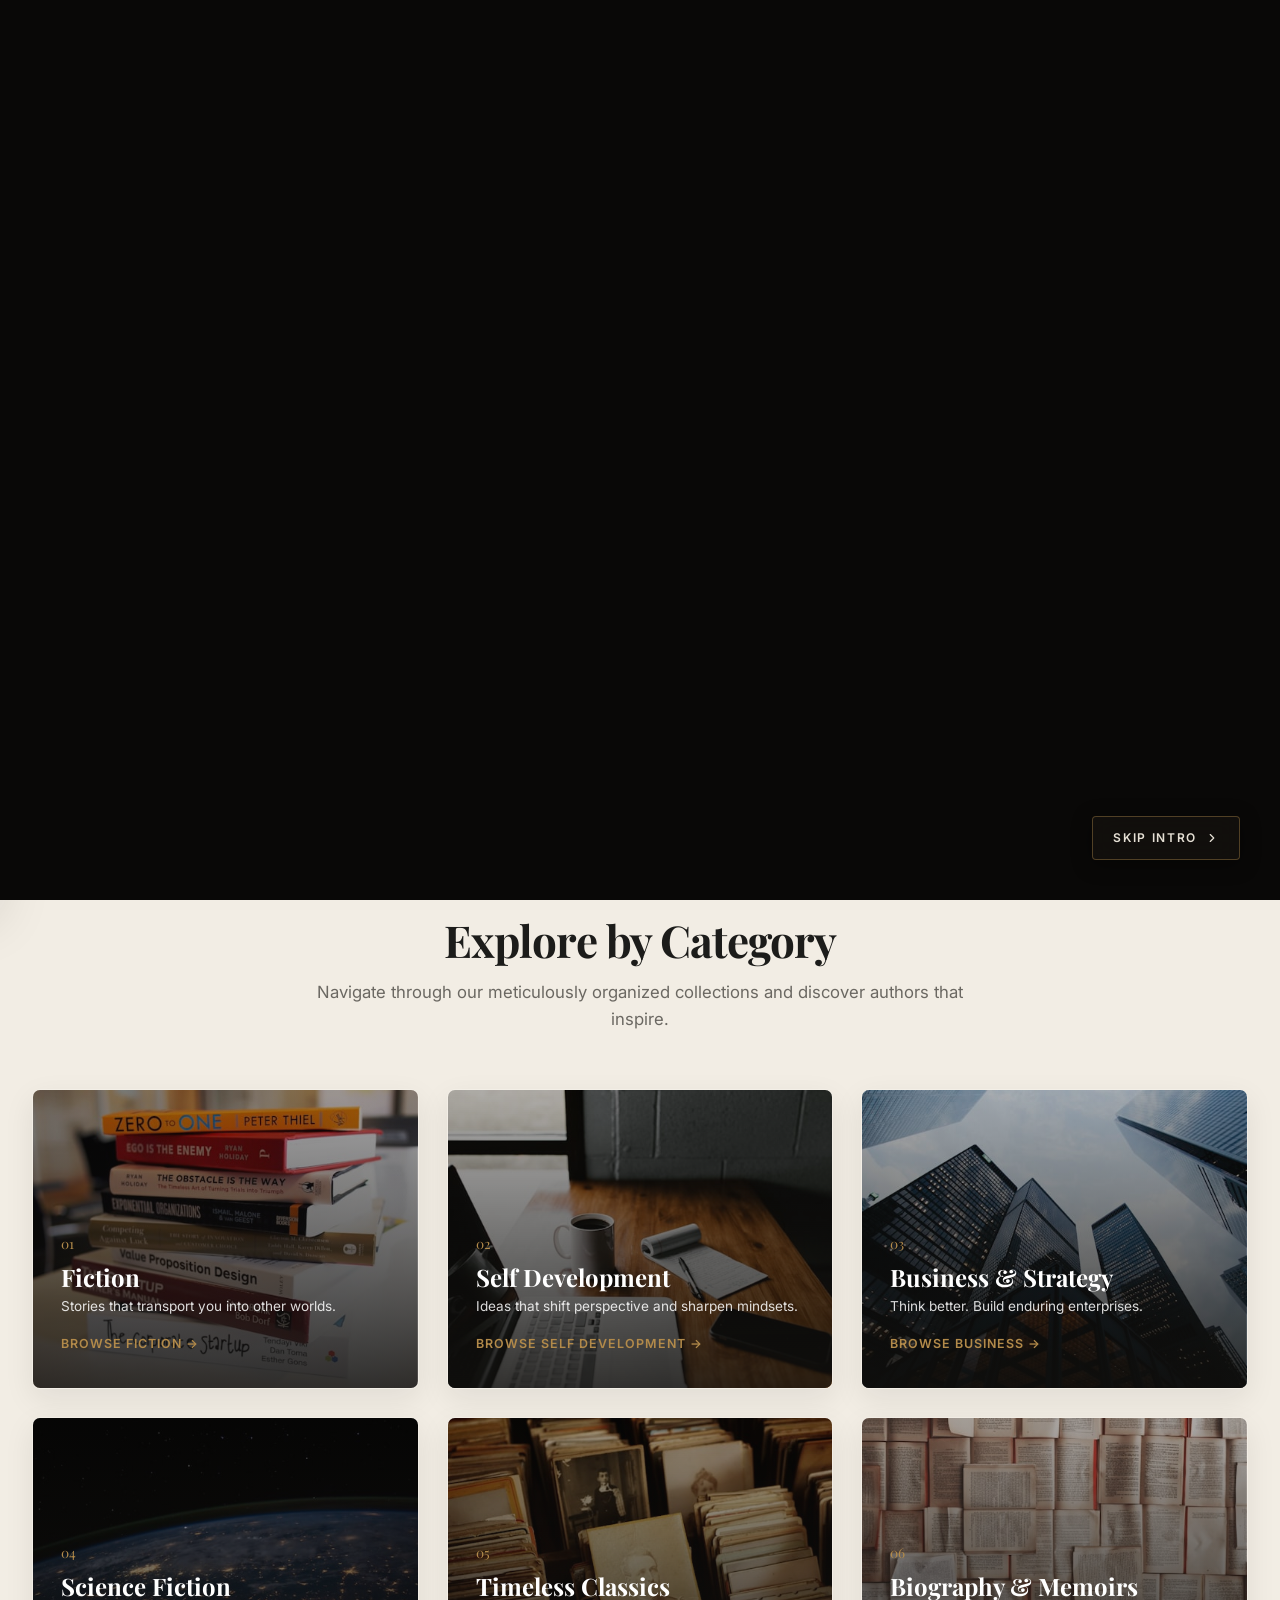
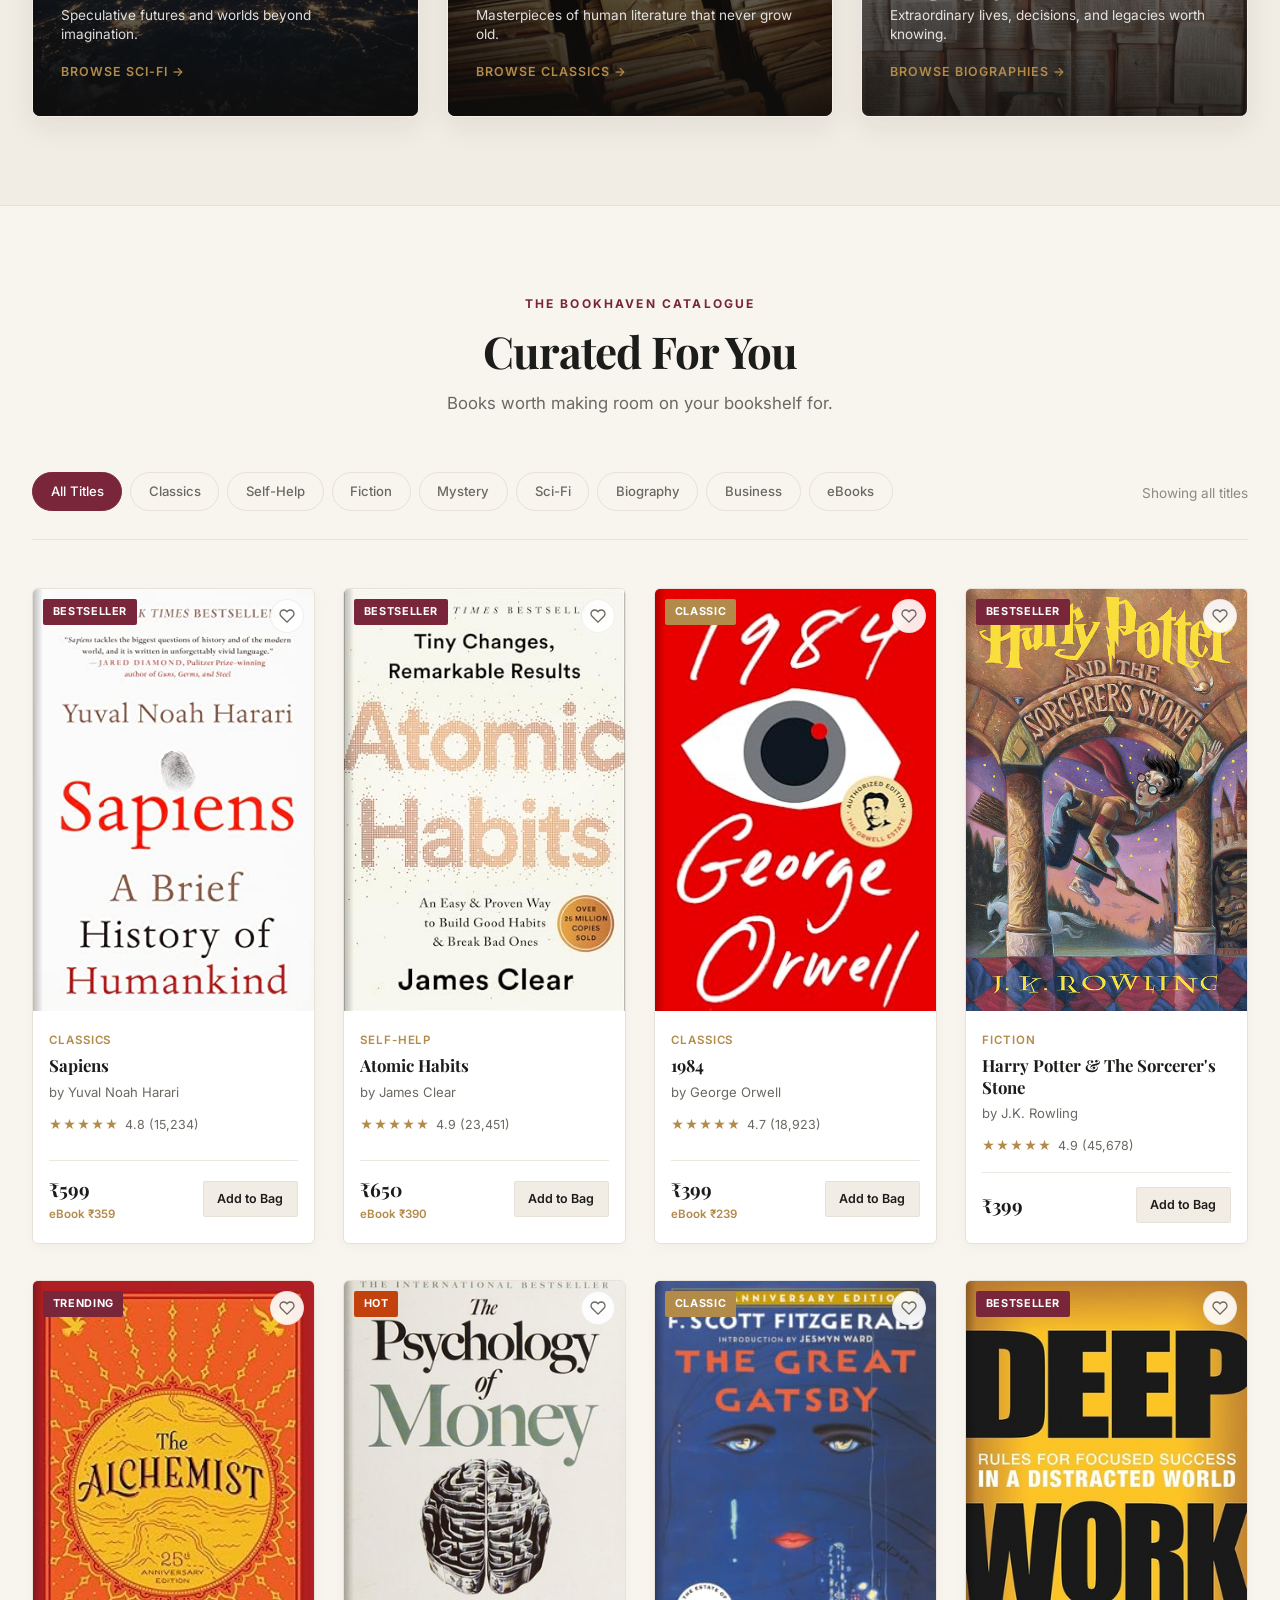
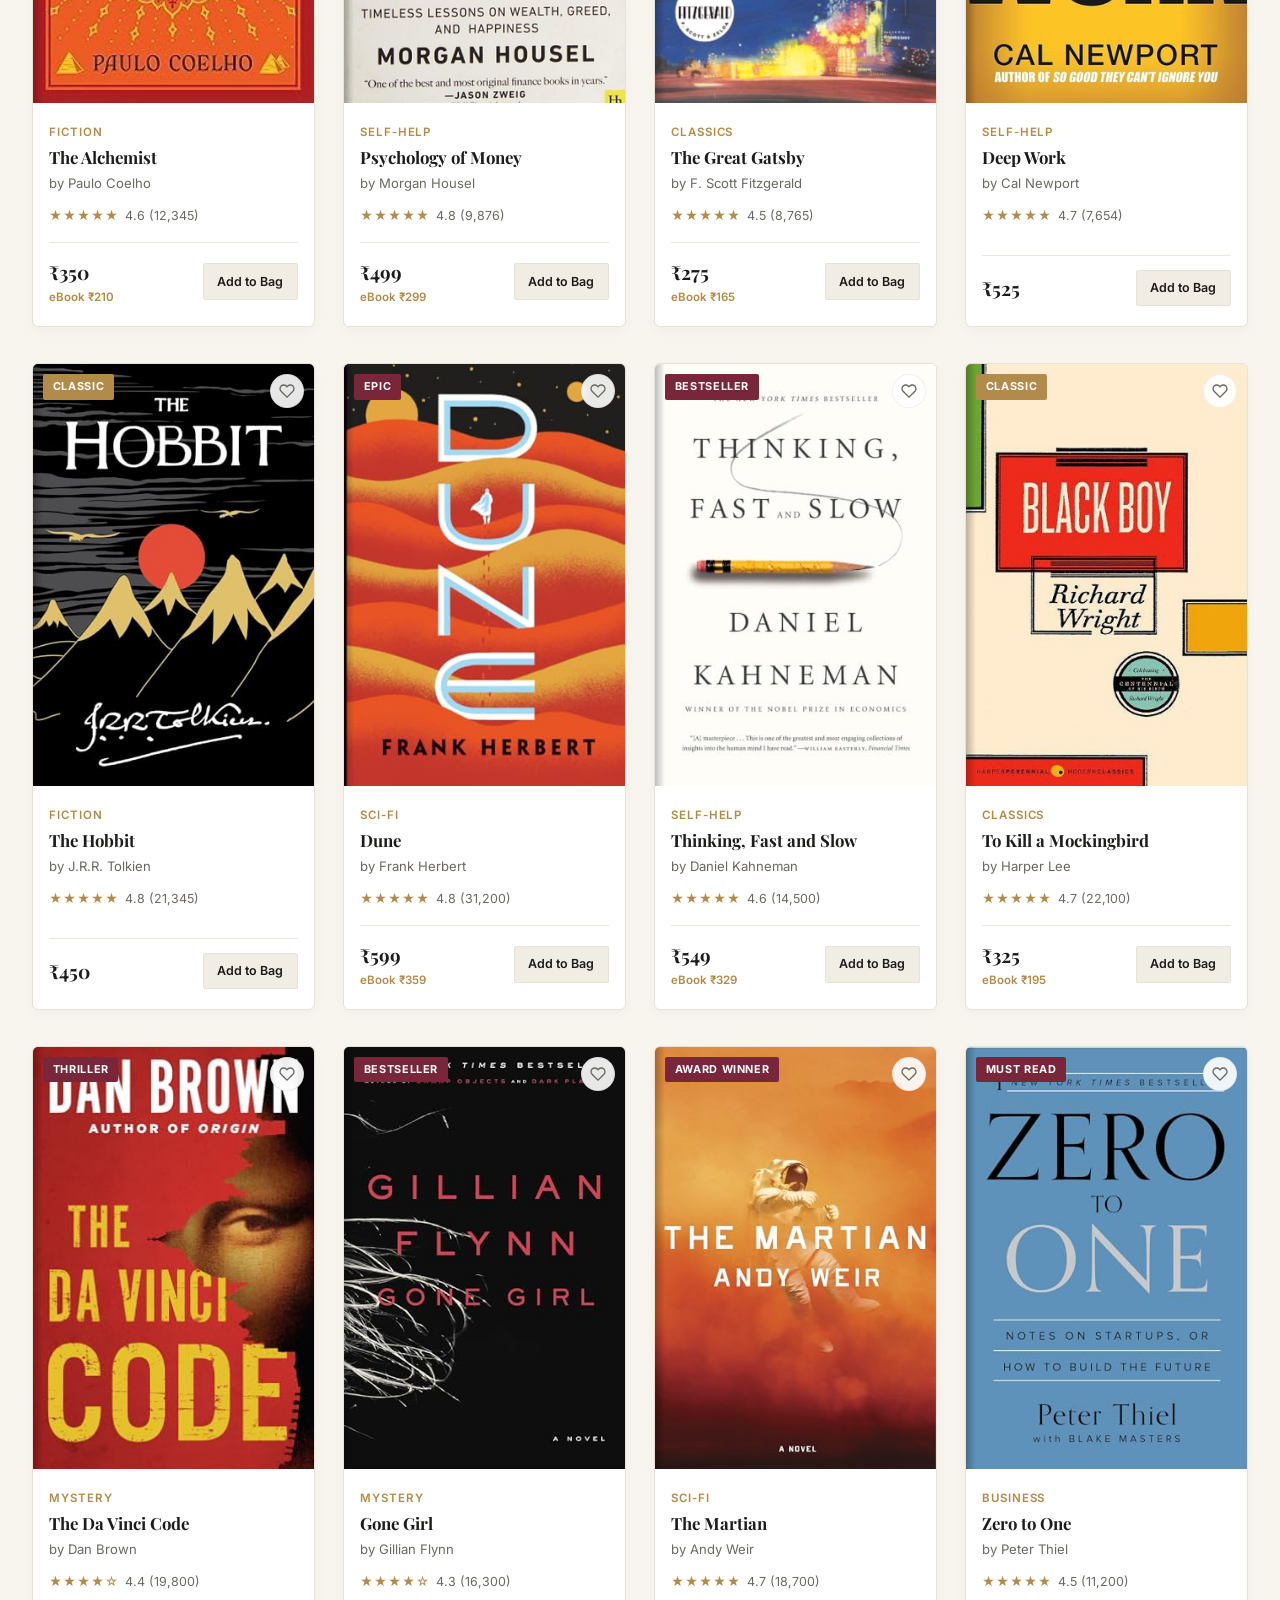
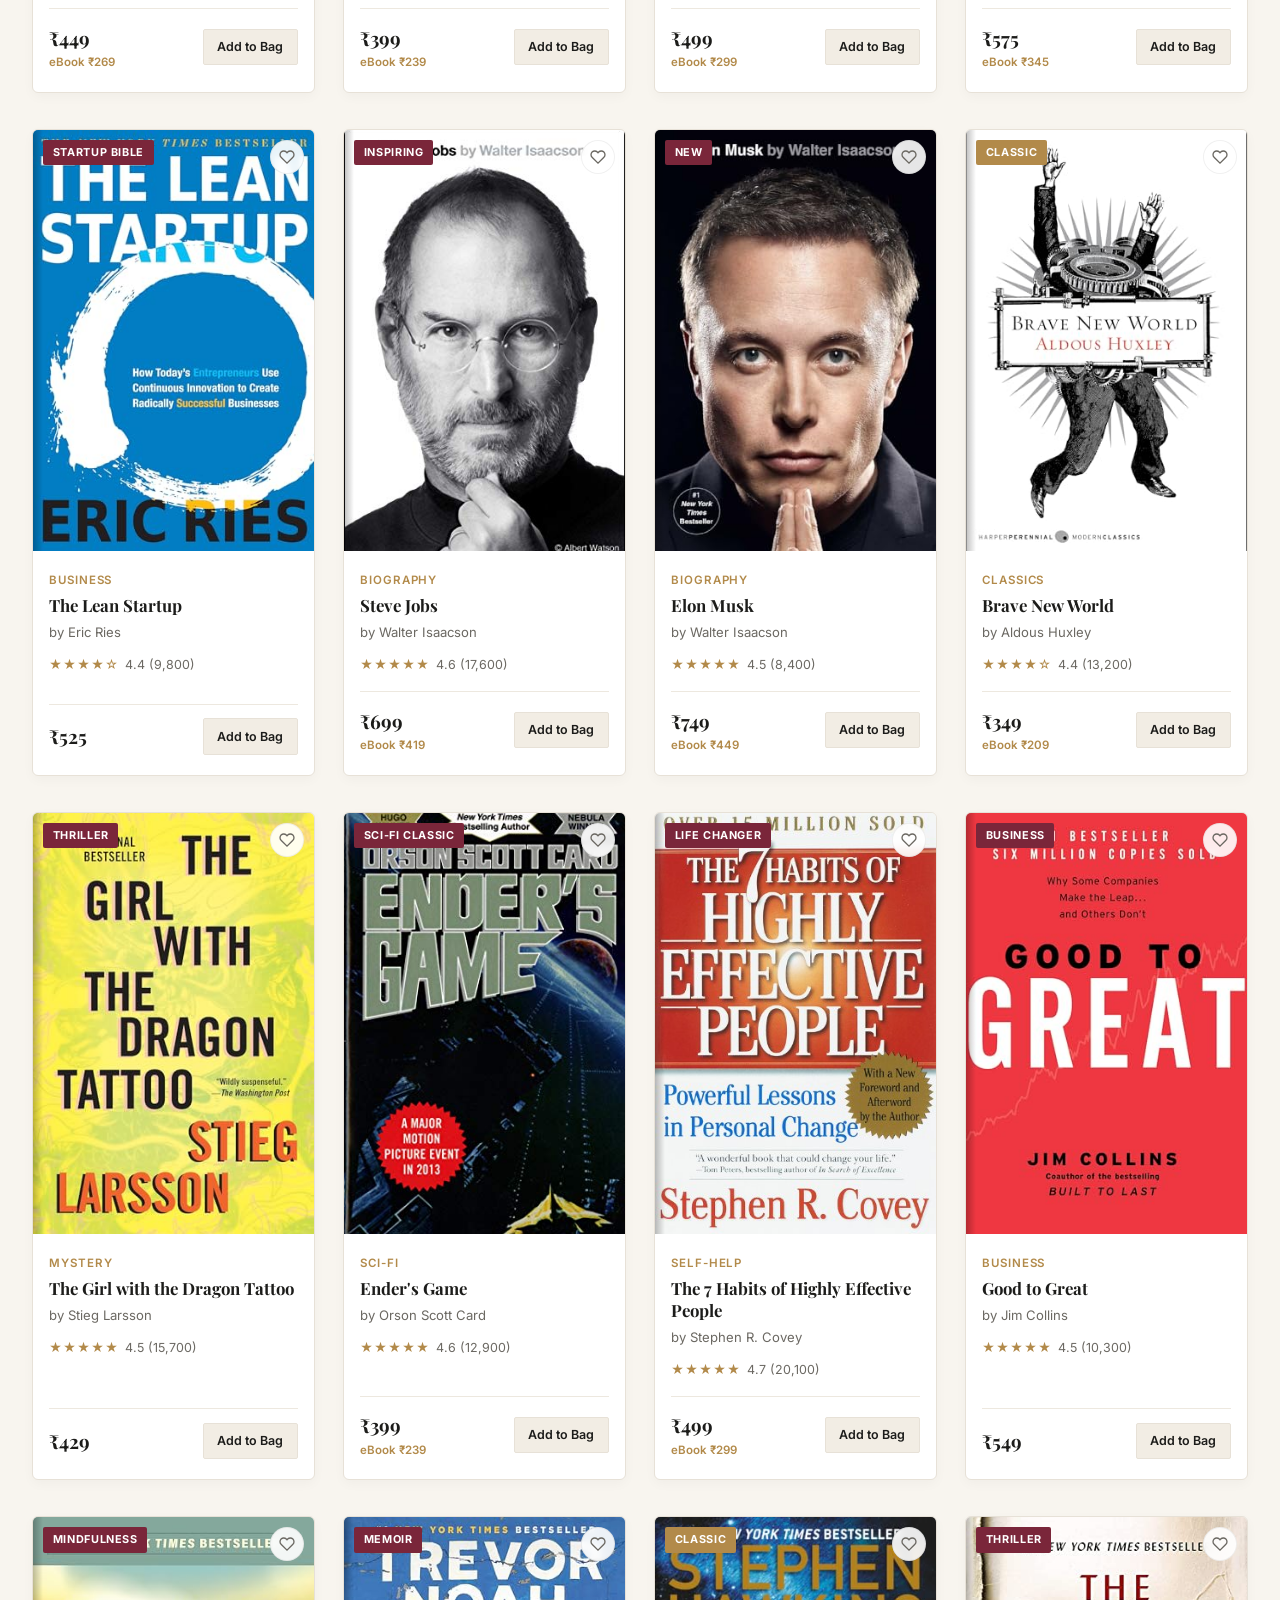
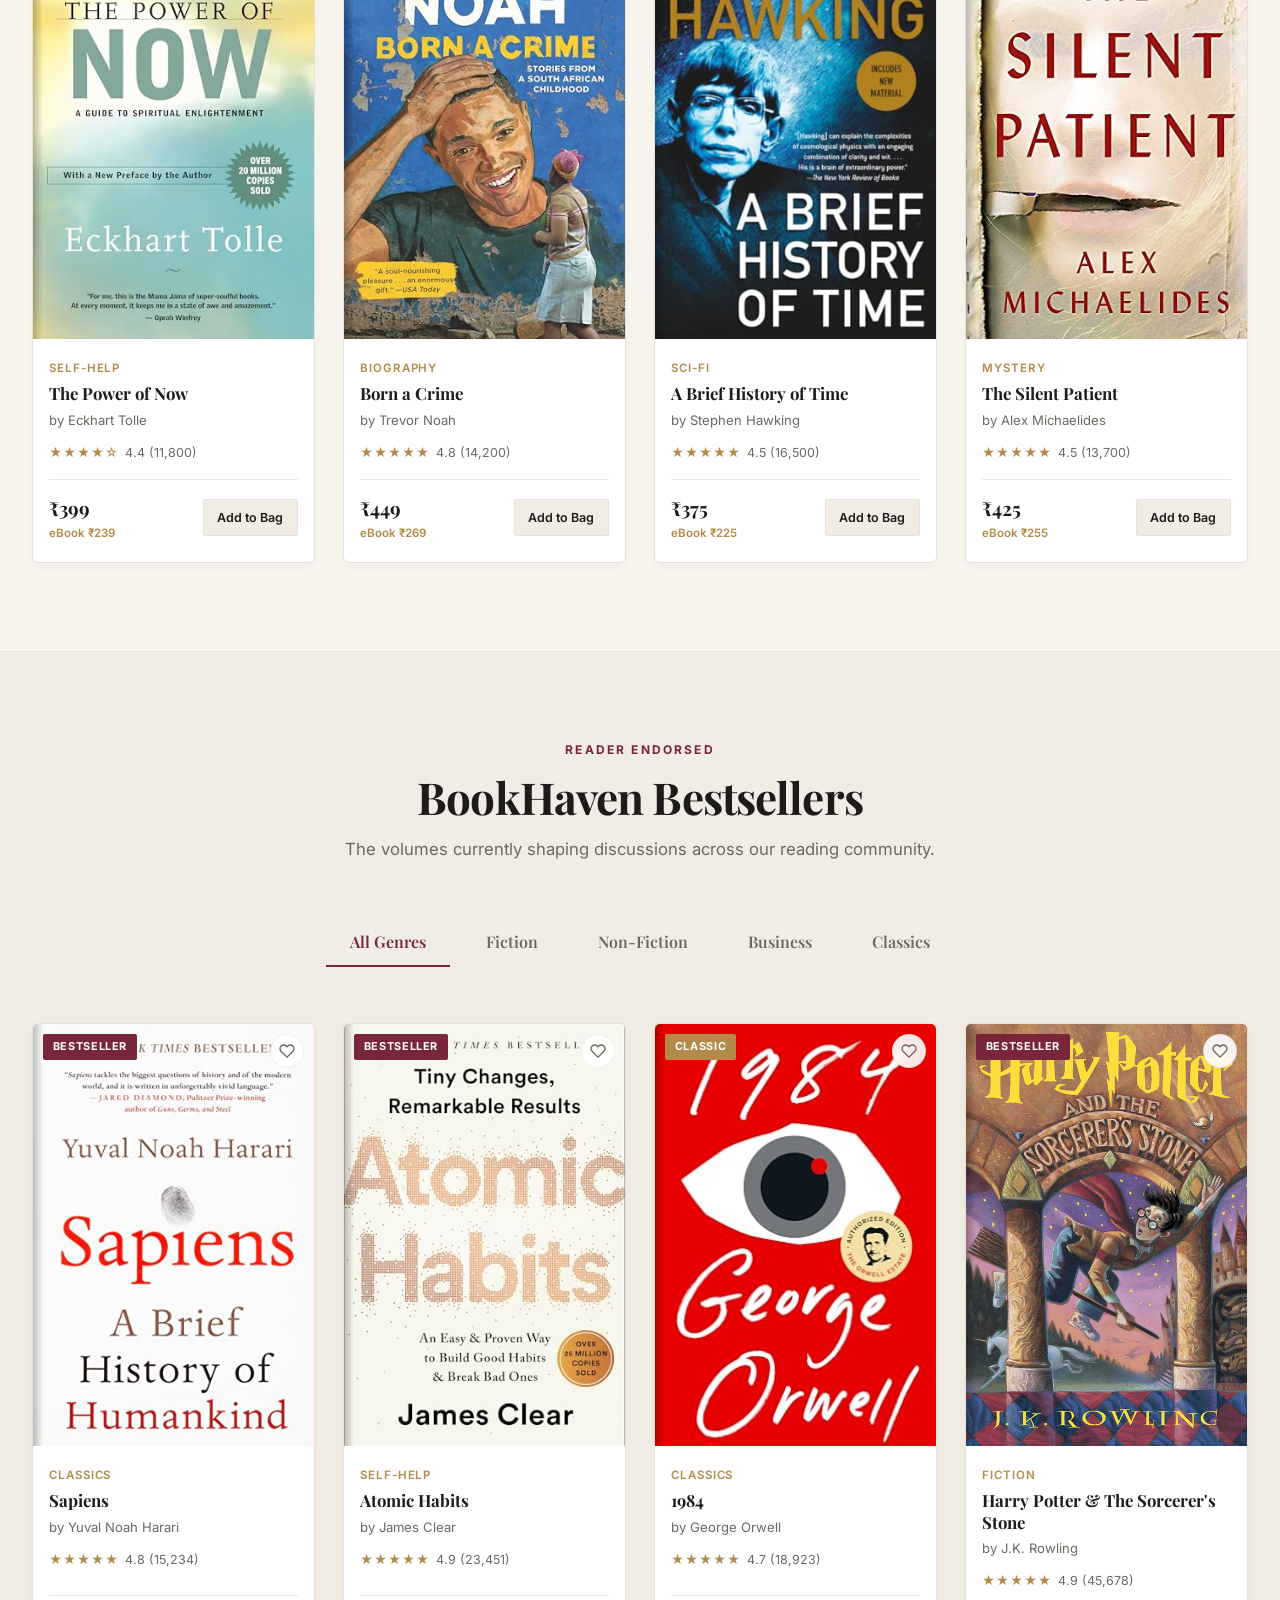
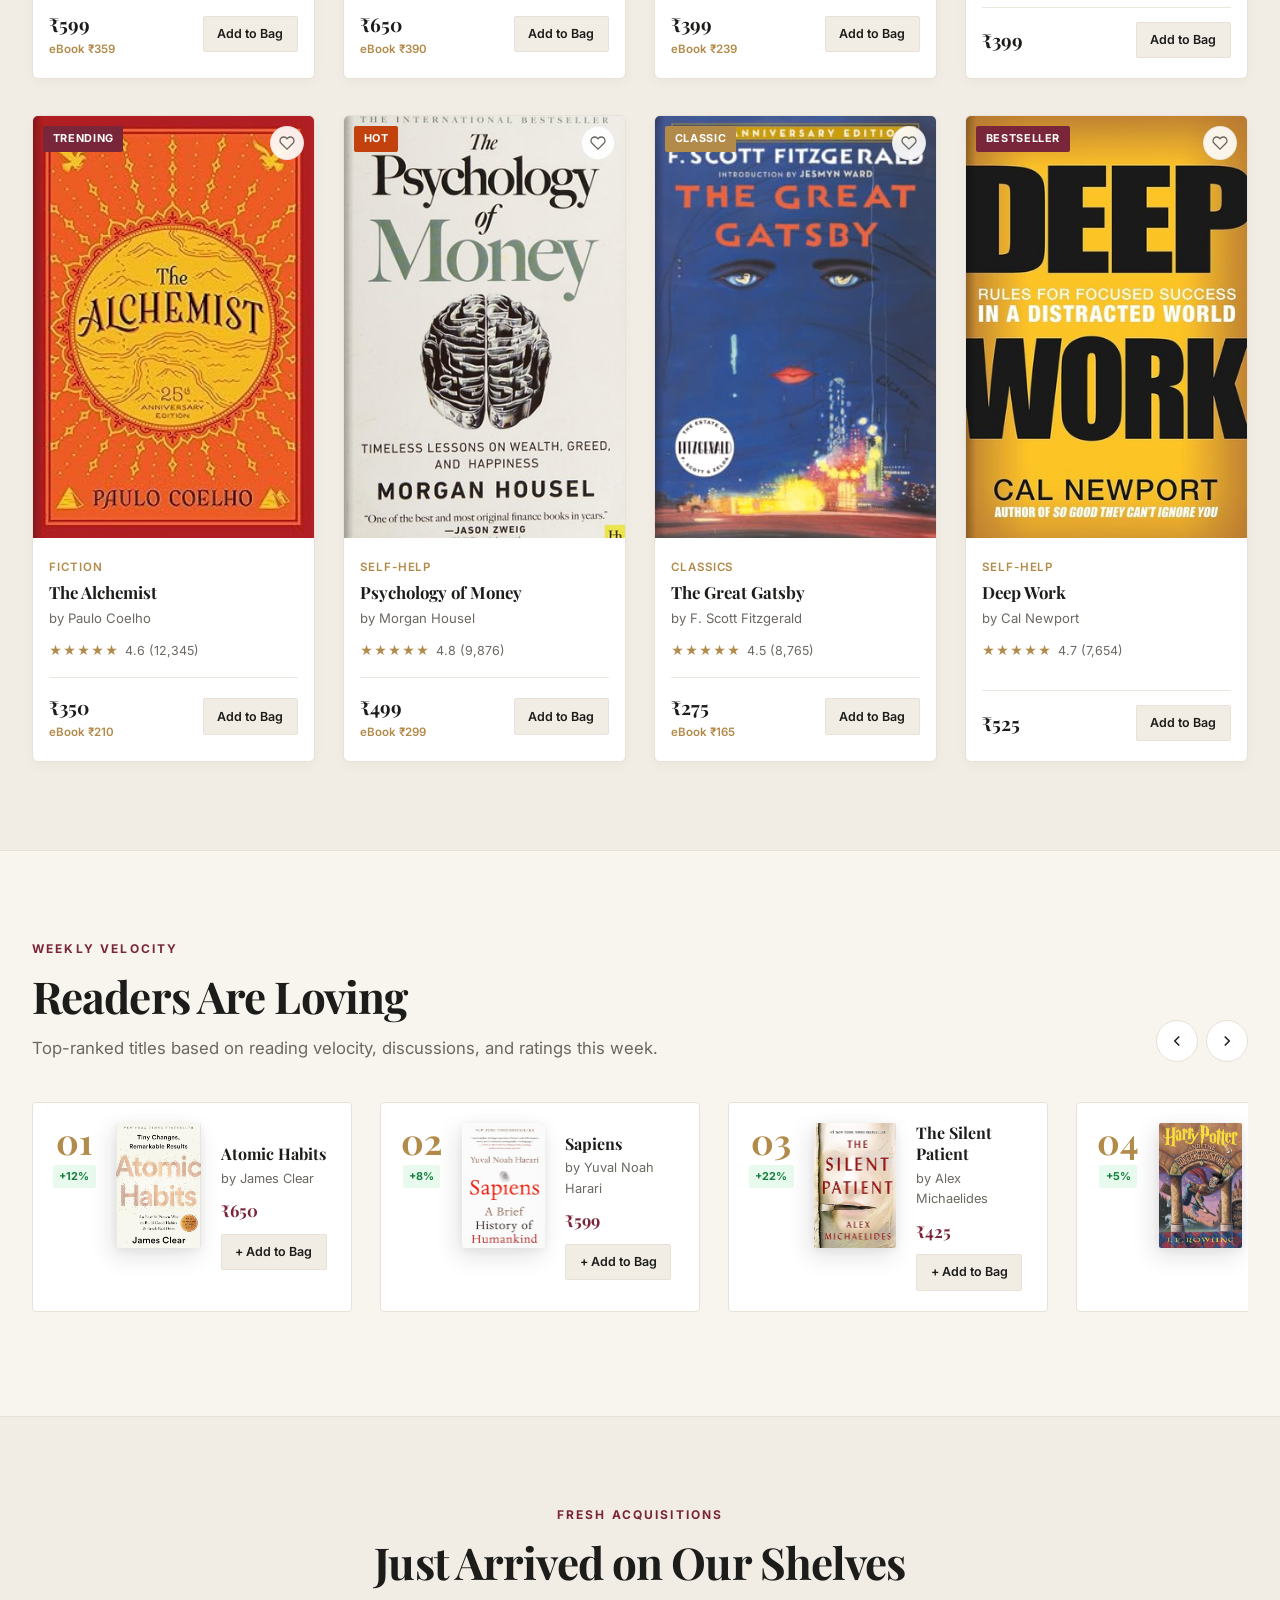
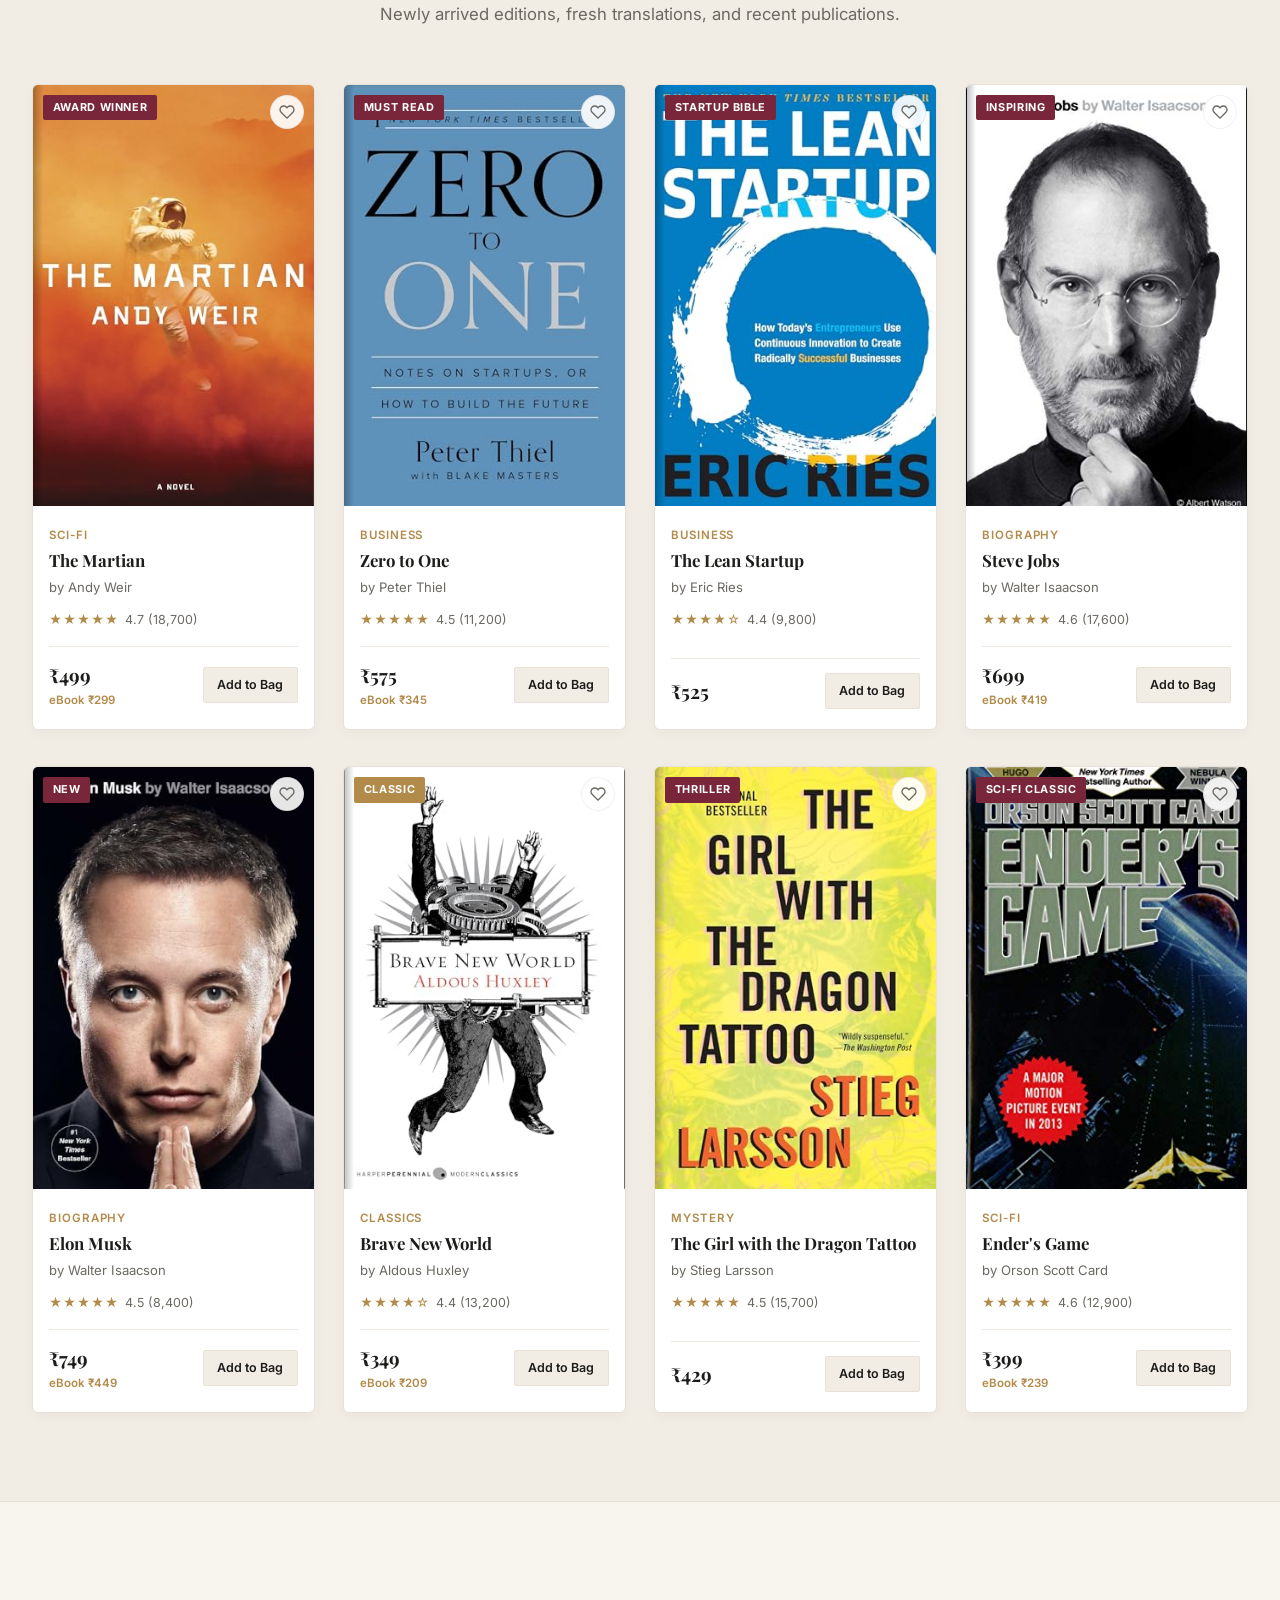
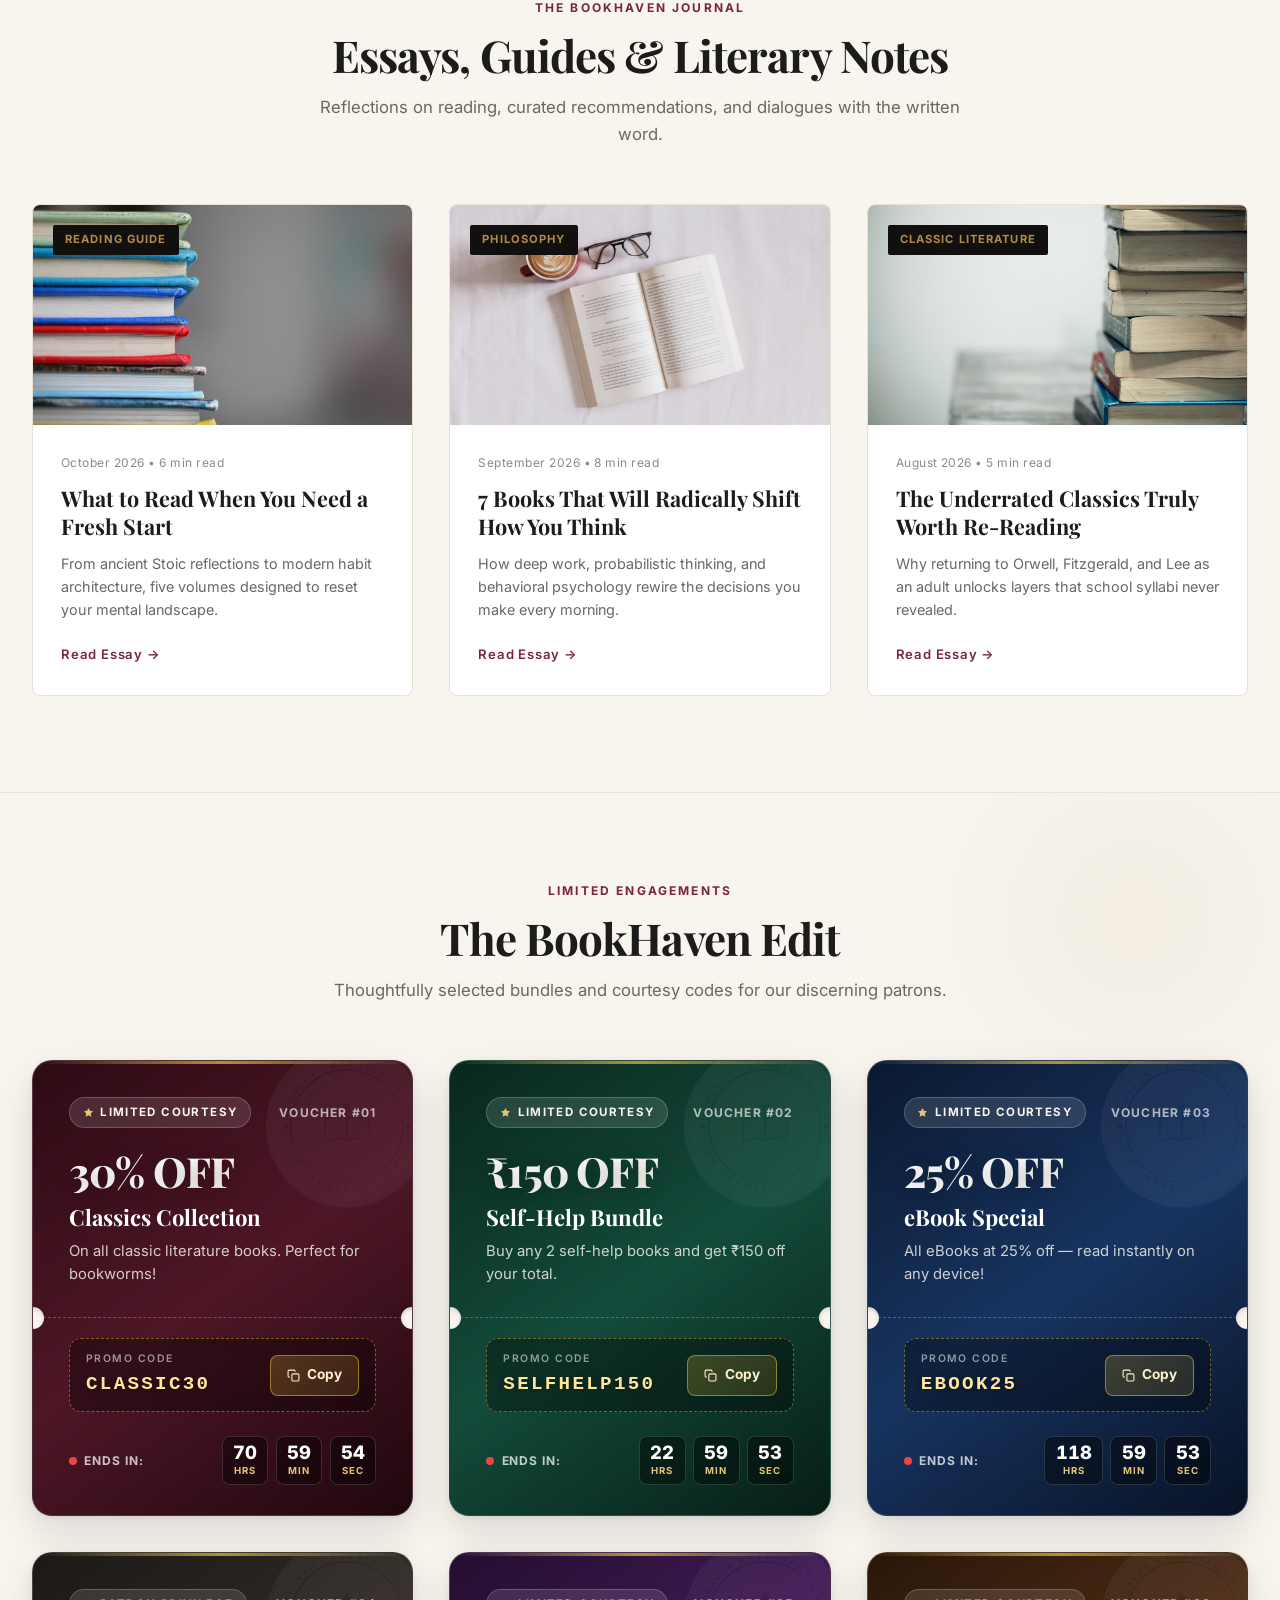
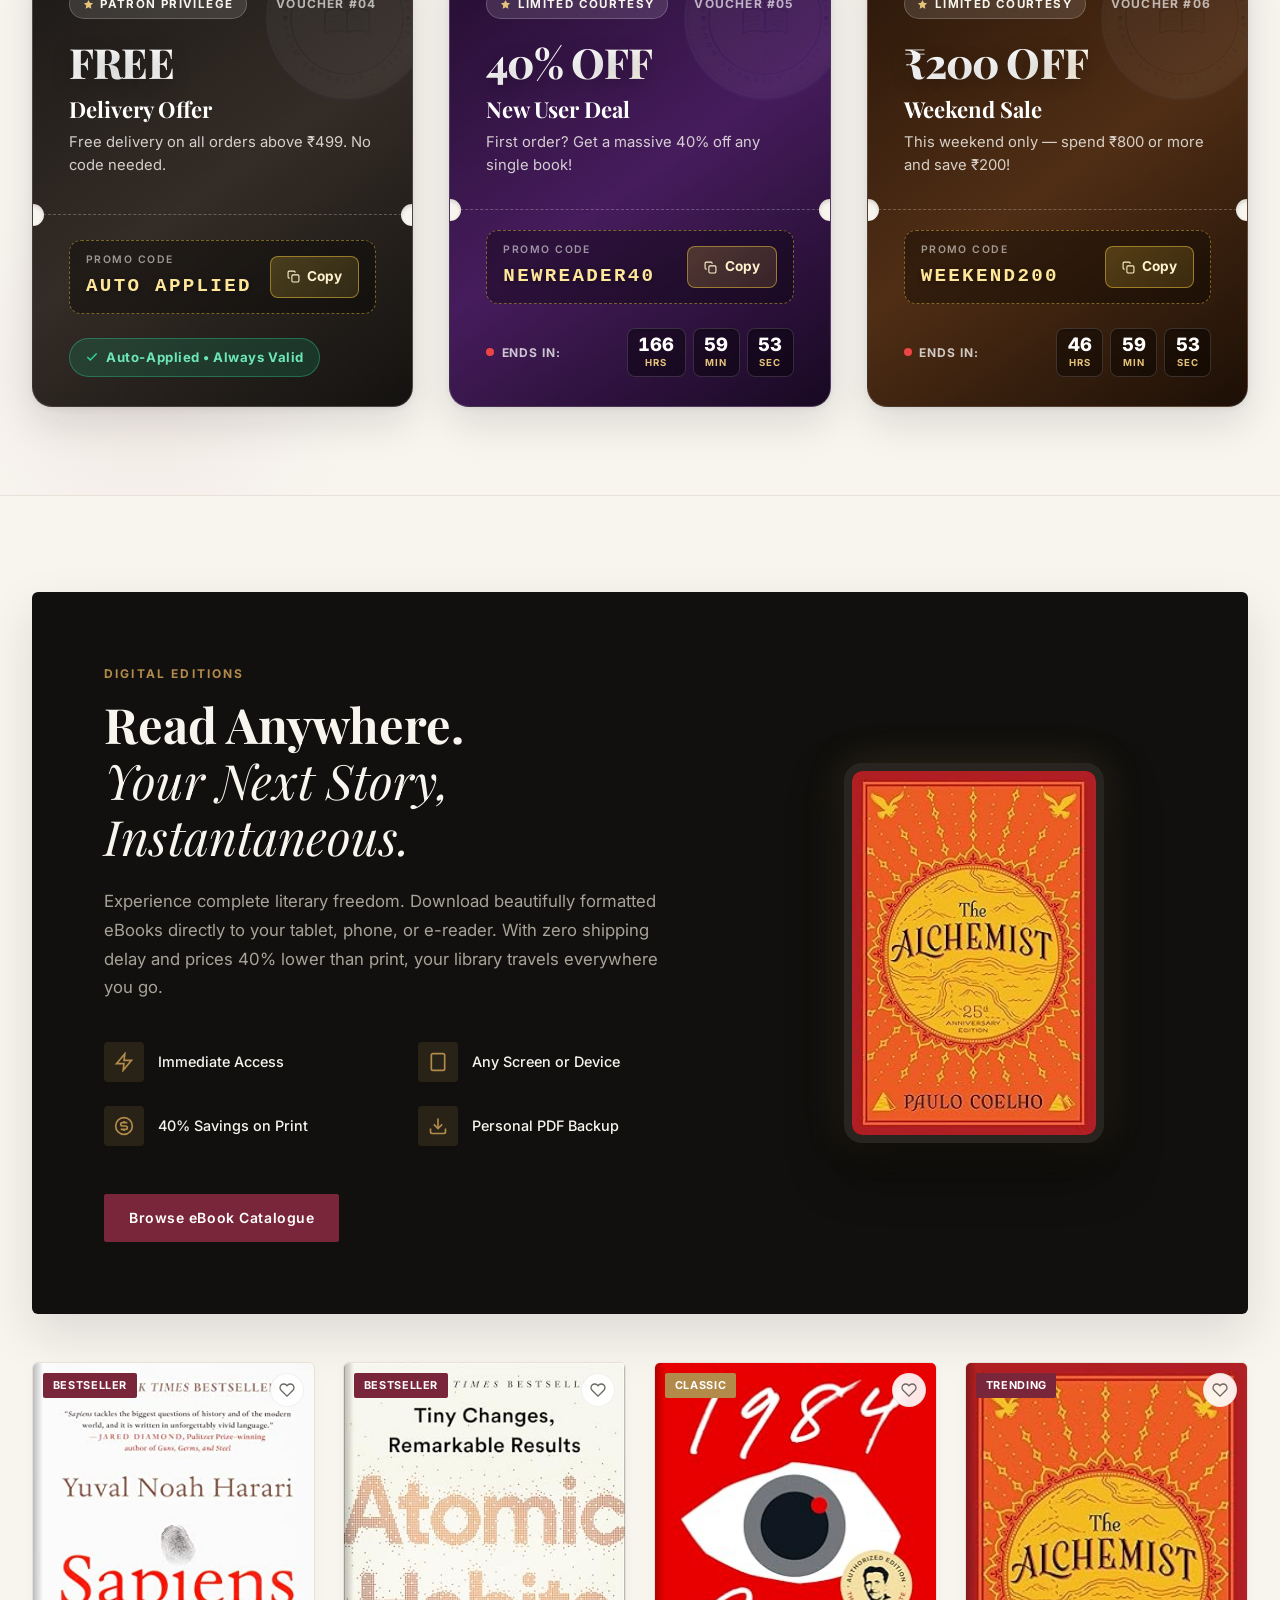
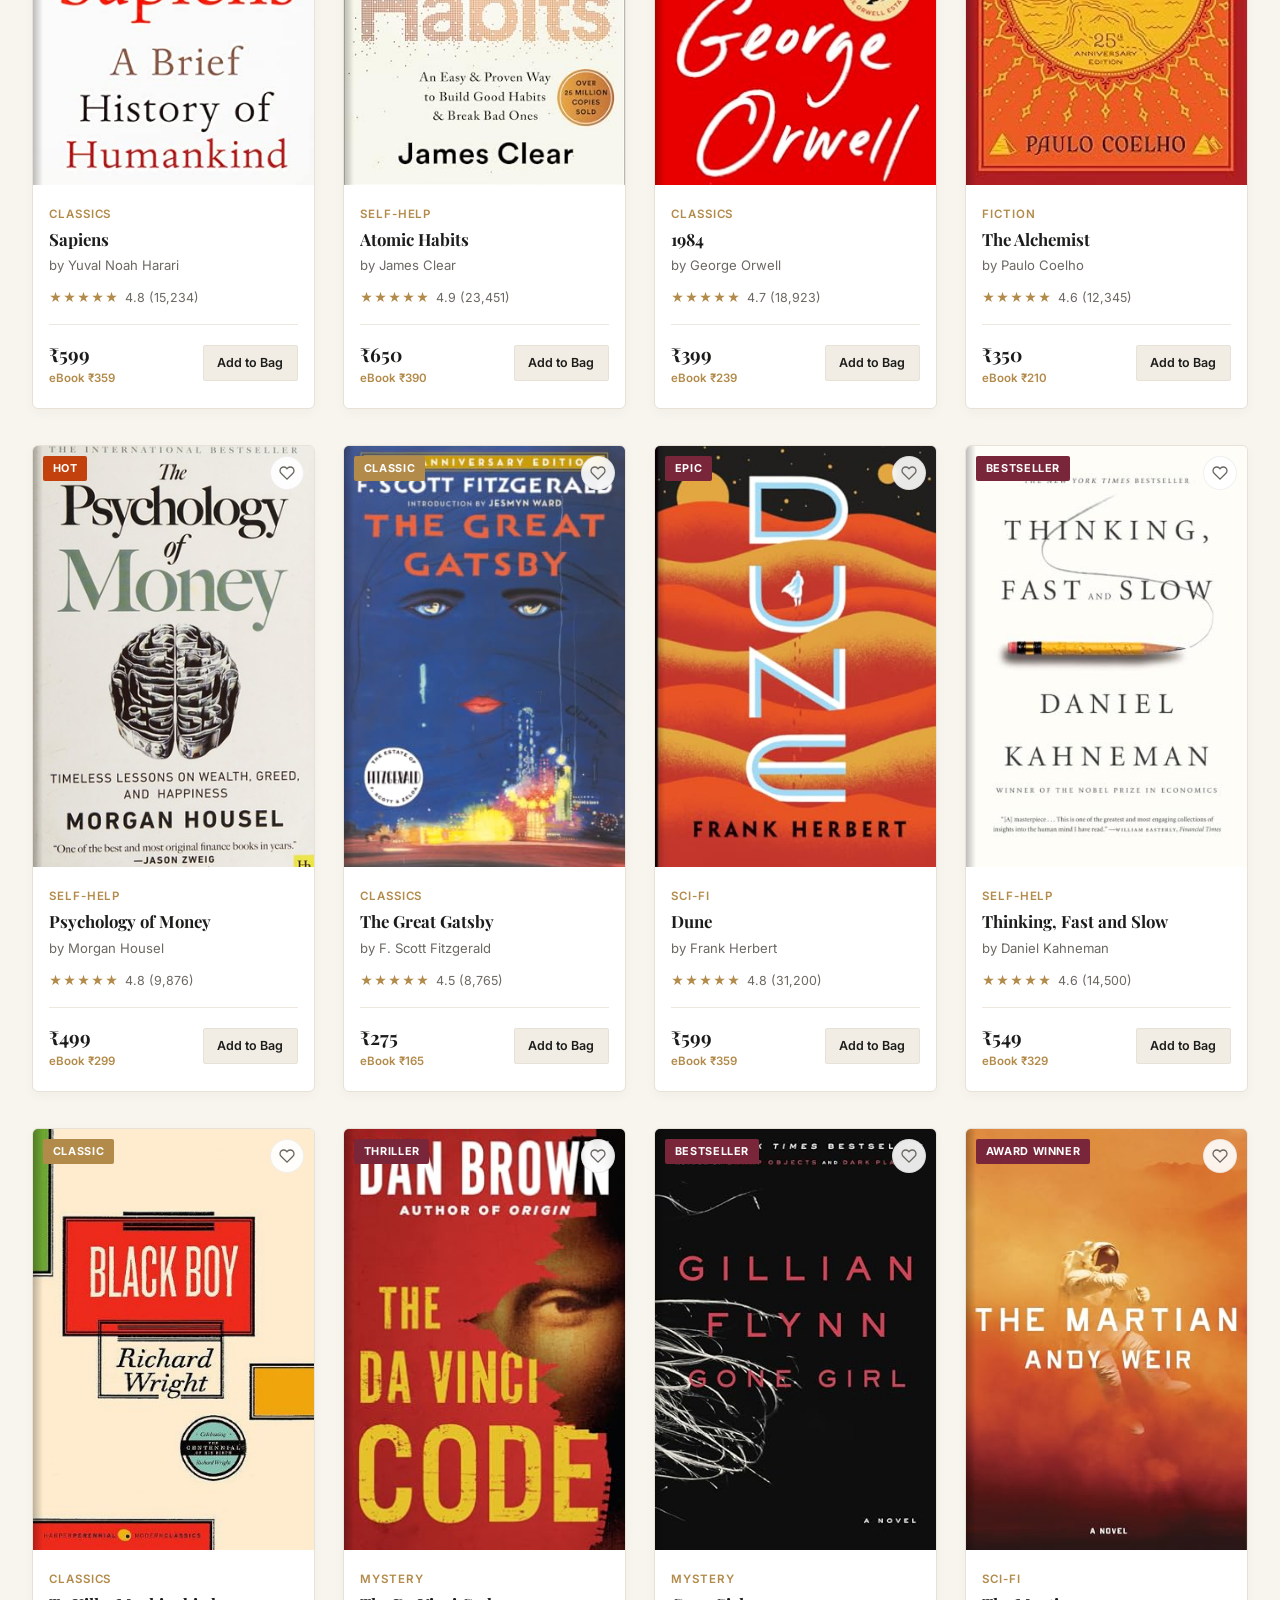
==== commit 0f0c8b47: "h" ====
--- a/frontend/index.html
+++ b/frontend/index.html
@@ -31,7 +31,11 @@
 
   <!-- Global API Backend URL & Payment Gateway Configuration -->
   <script>
-    window.BOOKHAVEN_API_URL = 'https://bookhaven-website.onrender.com/api';
+    if (window.location.hostname === 'localhost' || window.location.hostname === '127.0.0.1') {
+      window.BOOKHAVEN_API_URL = 'http://127.0.0.1:8001/api';
+    } else {
+      window.BOOKHAVEN_API_URL = 'https://bookhaven-website.onrender.com/api';
+    }
     window.RAZORPAY_KEY_ID = 'rzp_test_TaeA7VnqRyVNqD';
   </script>
 
@@ -52,6 +56,10 @@
         <source src="Intro.mp4" type="video/mp4">
       </video>
       <div class="intro-vignette"></div>
+    </div>
+    <div class="intro-mobile-branding" aria-hidden="true">
+      <span class="intro-brand-title">BOOKHAVEN</span>
+      <span class="intro-brand-sub">OPEN YOUR NEXT STORY</span>
     </div>
     <div class="intro-controls">
       <button id="skip-intro-btn" class="skip-intro-btn" aria-label="Skip cinematic introduction">
@@ -189,15 +197,35 @@
       <span class="brand-title">BOOKHAVEN</span>
       <button class="mobile-nav-close" id="mobile-nav-close" aria-label="Close menu">&times;</button>
     </div>
+    <!-- Mobile Drawer Account Section -->
+    <div class="mobile-drawer-account" id="mobile-drawer-account">
+      <div class="mobile-drawer-guest" id="mobile-drawer-guest">
+        <button class="btn btn-primary btn-block" id="mobile-login-btn" onclick="openLogin(); closeMobileNav();">Sign In / Register</button>
+      </div>
+      <div class="mobile-drawer-user" id="mobile-drawer-user" style="display: none;">
+        <div class="mobile-drawer-user-meta">
+          <div class="user-avatar mobile-drawer-avatar" id="mobile-drawer-avatar">U</div>
+          <div class="mobile-drawer-user-details">
+            <div class="mobile-drawer-user-name" id="mobile-drawer-user-name">Reader</div>
+            <div class="mobile-drawer-user-email" id="mobile-drawer-user-email">reader@bookhaven.com</div>
+          </div>
+        </div>
+        <div class="mobile-drawer-user-links">
+          <button class="btn btn-outline btn-sm" onclick="openProfile(); closeMobileNav();">Profile</button>
+          <button class="btn btn-outline btn-sm" onclick="openOrdersModal(); closeMobileNav();">Orders</button>
+          <button class="btn btn-outline btn-sm" onclick="handleLogout(); closeMobileNav();">Sign Out</button>
+        </div>
+      </div>
+    </div>
     <ul class="mobile-nav-links">
-      <li><a href="#home">Home</a></li>
-      <li><a href="#books">All Books</a></li>
-      <li><a href="#categories">Browse Categories</a></li>
-      <li><a href="#bestsellers">Bestsellers</a></li>
-      <li><a href="#trending">Trending Titles</a></li>
-      <li><a href="#journal">BookHaven Journal</a></li>
-      <li><a href="#offers">Curated Offers</a></li>
-      <li><a href="#ebooks">eBook Library</a></li>
+      <li><a href="#home" onclick="closeMobileNav()">Home</a></li>
+      <li><a href="#books" onclick="closeMobileNav()">All Books</a></li>
+      <li><a href="#categories" onclick="closeMobileNav()">Browse Categories</a></li>
+      <li><a href="#bestsellers" onclick="closeMobileNav()">Bestsellers</a></li>
+      <li><a href="#trending" onclick="closeMobileNav()">Trending Titles</a></li>
+      <li><a href="#journal" onclick="closeMobileNav()">BookHaven Journal</a></li>
+      <li><a href="#offers" onclick="closeMobileNav()">Curated Offers</a></li>
+      <li><a href="#ebooks" onclick="closeMobileNav()">eBook Library</a></li>
     </ul>
   </div>
   <div class="drawer-backdrop" id="drawer-backdrop"></div>
--- a/frontend/styles.css
+++ b/frontend/styles.css
@@ -67,6 +67,9 @@
   font-size: 16px;
   -webkit-font-smoothing: antialiased;
   -moz-osx-font-smoothing: grayscale;
+  width: 100%;
+  max-width: 100%;
+  overflow-x: clip;
 }
 
 body {
@@ -74,7 +77,9 @@
   background-color: var(--bg-canvas);
   color: var(--text-primary);
   line-height: 1.6;
-  overflow-x: hidden;
+  width: 100%;
+  max-width: 100%;
+  overflow-x: clip;
   position: relative;
 }
 
@@ -255,19 +260,21 @@
    ============================================================================= */
 .intro-overlay {
   position: fixed;
-  top: 0;
-  left: 0;
-  width: 100vw;
-  height: 100vh;
+  inset: 0;
+  width: 100%;
+  height: 100%;
+  height: 100dvh;
   background-color: #090807;
   z-index: 99999;
   display: flex;
+  flex-direction: column;
   align-items: center;
   justify-content: center;
   overflow: hidden;
   opacity: 1;
   visibility: visible;
   transition: opacity 0.8s var(--ease-editorial), visibility 0.8s var(--ease-editorial);
+  padding: env(safe-area-inset-top, 1.5rem) 1.5rem max(2rem, env(safe-area-inset-bottom, 2rem));
 }
 
 .intro-overlay.fade-out {
@@ -279,62 +286,145 @@
 .intro-video-wrapper {
   position: relative;
   width: 100%;
+  max-width: 100%;
   height: 100%;
   display: flex;
   align-items: center;
   justify-content: center;
+  overflow: hidden;
 }
 
 .intro-video {
   width: 100%;
   height: 100%;
   object-fit: cover;
-  /* Slight zoom crops corner watermark outside the viewport on all screen ratios */
-  transform: scale(1.06);
-  filter: contrast(1.04) brightness(0.98);
+  filter: contrast(1.02) brightness(0.98);
 }
 
 .intro-vignette {
   position: absolute;
-  top: 0;
-  left: 0;
+  inset: 0;
   width: 100%;
   height: 100%;
   pointer-events: none;
-  background: radial-gradient(circle at center, transparent 65%, rgba(9, 8, 7, 0.8) 100%);
+  background: radial-gradient(circle at center, transparent 60%, rgba(9, 8, 7, 0.85) 100%);
+}
+
+.intro-mobile-branding {
+  display: none;
 }
 
 .intro-controls {
   position: absolute;
-  bottom: 2.5rem;
-  right: 2.5rem;
+  bottom: max(2.5rem, env(safe-area-inset-bottom, 2.5rem));
+  right: max(2.5rem, env(safe-area-inset-right, 2.5rem));
   z-index: 100000;
 }
 
 .skip-intro-btn {
   display: inline-flex;
   align-items: center;
+  justify-content: center;
   gap: 0.5rem;
-  padding: 0.6rem 1.1rem;
-  background: rgba(21, 18, 15, 0.7);
-  backdrop-filter: blur(10px);
-  -webkit-backdrop-filter: blur(10px);
-  color: #D6D0C5;
-  border: 1px solid rgba(178, 138, 74, 0.3);
-  border-radius: 2px;
+  padding: 0.65rem 1.25rem;
+  min-height: 44px;
+  background: rgba(21, 18, 15, 0.75);
+  backdrop-filter: blur(12px);
+  -webkit-backdrop-filter: blur(12px);
+  color: #E6E0D5;
+  border: 1px solid rgba(178, 138, 74, 0.4);
+  border-radius: 4px;
   font-family: var(--font-sans);
-  font-size: 0.72rem;
+  font-size: 0.75rem;
   font-weight: 600;
   letter-spacing: 0.14em;
   text-transform: uppercase;
+  cursor: pointer;
+  box-shadow: 0 4px 20px rgba(0, 0, 0, 0.4);
   transition: all var(--transition-fast);
 }
 
-.skip-intro-btn:hover {
-  background: rgba(122, 38, 58, 0.85);
+.skip-intro-btn:hover, .skip-intro-btn:active {
+  background: rgba(122, 38, 58, 0.9);
   color: #FFFFFF;
   border-color: var(--accent-gold);
   transform: translateY(-1px);
+}
+
+/* Dedicated Mobile Portrait Intro Layout */
+@media (max-width: 768px) and (orientation: portrait), (max-width: 600px) {
+  .intro-overlay {
+    justify-content: space-between;
+    padding: max(2rem, env(safe-area-inset-top, 2rem)) 1.25rem max(2rem, env(safe-area-inset-bottom, 2rem));
+  }
+
+  .intro-video-wrapper {
+    width: 100%;
+    max-width: 520px;
+    height: auto;
+    max-height: 52vh;
+    aspect-ratio: 16 / 9;
+    margin: auto 0;
+    border-radius: 4px;
+    box-shadow: 0 16px 48px rgba(0, 0, 0, 0.6);
+  }
+
+  .intro-video {
+    width: 100%;
+    height: 100%;
+    object-fit: contain;
+    border-radius: 4px;
+  }
+
+  .intro-vignette {
+    background: linear-gradient(to bottom, rgba(9, 8, 7, 0.4) 0%, transparent 15%, transparent 85%, rgba(9, 8, 7, 0.8) 100%),
+                linear-gradient(to right, rgba(9, 8, 7, 0.5) 0%, transparent 10%, transparent 90%, rgba(9, 8, 7, 0.5) 100%);
+  }
+
+  .intro-mobile-branding {
+    display: flex;
+    flex-direction: column;
+    align-items: center;
+    text-align: center;
+    margin-top: -0.5rem;
+    margin-bottom: 1.5rem;
+    z-index: 100000;
+  }
+
+  .intro-brand-title {
+    font-family: var(--font-serif);
+    font-size: 1.45rem;
+    letter-spacing: 0.18em;
+    color: var(--text-light);
+    font-weight: 700;
+    line-height: 1.2;
+  }
+
+  .intro-brand-sub {
+    font-family: var(--font-sans);
+    font-size: 0.65rem;
+    letter-spacing: 0.22em;
+    text-transform: uppercase;
+    color: var(--accent-gold);
+    margin-top: 0.35rem;
+    font-weight: 600;
+  }
+
+  .intro-controls {
+    position: relative;
+    bottom: auto;
+    right: auto;
+    width: 100%;
+    display: flex;
+    justify-content: center;
+  }
+
+  .skip-intro-btn {
+    width: auto;
+    min-width: 180px;
+    padding: 0.75rem 1.5rem;
+    font-size: 0.78rem;
+  }
 }
 
 /* Reduced motion preference */
@@ -665,14 +755,17 @@
   position: fixed;
   top: 0;
   left: 0;
-  width: 300px;
-  height: 100vh;
+  width: min(320px, 85vw);
+  height: 100%;
+  height: 100dvh;
   background-color: var(--bg-canvas);
   border-right: 1px solid var(--border-color);
   z-index: 10000;
-  padding: 2rem 1.5rem;
+  padding: 1.75rem 1.5rem;
   transform: translateX(-100%);
   transition: transform var(--transition-normal);
+  overflow-y: auto;
+  box-shadow: var(--shadow-lg);
 }
 
 .mobile-nav-drawer.active {
@@ -683,41 +776,128 @@
   display: flex;
   align-items: center;
   justify-content: space-between;
-  margin-bottom: 2rem;
-  padding-bottom: 1rem;
+  margin-bottom: 1.5rem;
+  padding-bottom: 0.75rem;
   border-bottom: 1px solid var(--border-color);
 }
 
 .mobile-nav-close {
   font-size: 1.75rem;
+  line-height: 1;
   color: var(--text-secondary);
+  padding: 0.25rem;
+  width: 44px;
+  height: 44px;
+  display: flex;
+  align-items: center;
+  justify-content: center;
+  border-radius: 4px;
+}
+
+.mobile-nav-close:hover {
+  color: var(--accent-burgundy);
+}
+
+/* Mobile Drawer Account Section */
+.mobile-drawer-account {
+  margin-bottom: 1.5rem;
+  padding-bottom: 1.25rem;
+  border-bottom: 1px solid var(--border-color);
+}
+
+.mobile-drawer-user-meta {
+  display: flex;
+  align-items: center;
+  gap: 0.75rem;
+  margin-bottom: 0.85rem;
+}
+
+.mobile-drawer-avatar {
+  width: 40px;
+  height: 40px;
+  border-radius: 50%;
+  background-color: var(--accent-burgundy);
+  color: #FFFFFF;
+  display: flex;
+  align-items: center;
+  justify-content: center;
+  font-weight: 700;
+  font-size: 1rem;
+  flex-shrink: 0;
+}
+
+.mobile-drawer-user-details {
+  display: flex;
+  flex-direction: column;
+  min-width: 0;
+}
+
+.mobile-drawer-user-name {
+  font-weight: 700;
+  color: var(--text-primary);
+  font-size: 0.95rem;
+  white-space: nowrap;
+  overflow: hidden;
+  text-overflow: ellipsis;
+}
+
+.mobile-drawer-user-email {
+  font-size: 0.75rem;
+  color: var(--text-secondary);
+  white-space: nowrap;
+  overflow: hidden;
+  text-overflow: ellipsis;
+}
+
+.mobile-drawer-user-links {
+  display: flex;
+  gap: 0.5rem;
+  flex-wrap: wrap;
+}
+
+.btn-block {
+  width: 100%;
+  display: flex;
+  justify-content: center;
+  text-align: center;
+  padding: 0.65rem 1rem;
+  min-height: 44px;
+  font-size: 0.85rem;
 }
 
 .mobile-nav-links {
   list-style: none;
   display: flex;
   flex-direction: column;
-  gap: 1.25rem;
+  gap: 1.1rem;
 }
 
 .mobile-nav-links a {
   font-family: var(--font-serif);
-  font-size: 1.2rem;
-  color: var(--text-primary);
+  font-size: 1.15rem;
+  color: var(--text-primary);
+  display: block;
+  padding: 0.35rem 0;
+  transition: color var(--transition-fast);
+}
+
+.mobile-nav-links a:hover {
+  color: var(--accent-burgundy);
 }
 
 .drawer-backdrop {
   position: fixed;
-  top: 0;
-  left: 0;
-  width: 100vw;
-  height: 100vh;
+  inset: 0;
+  width: 100%;
+  height: 100%;
+  height: 100dvh;
   background-color: rgba(17, 16, 14, 0.6);
   backdrop-filter: blur(4px);
+  -webkit-backdrop-filter: blur(4px);
   z-index: 9999;
   opacity: 0;
   visibility: hidden;
-  transition: all var(--transition-normal);
+  transition: opacity var(--transition-normal), visibility var(--transition-normal);
 }
 
 .drawer-backdrop.active {
@@ -767,67 +947,99 @@
 
 @media (max-width: 768px) {
   .header-inner {
-    padding: 0.65rem 1rem;
-    gap: 0.5rem;
+    padding: 0.6rem 0.85rem;
+    gap: 0.35rem;
+    max-width: 100%;
   }
   .brand-logo {
-    gap: 0.6rem;
+    gap: 0.45rem;
+    min-width: 0;
+    flex-shrink: 1;
+  }
+  .brand-monogram svg {
+    width: 24px;
+    height: 24px;
   }
   .brand-title {
-    font-size: 1.15rem;
-    letter-spacing: 0.08em;
+    font-size: clamp(0.92rem, 3.8vw, 1.15rem);
+    letter-spacing: 0.06em;
+    white-space: nowrap;
   }
   .brand-tagline {
     display: none;
   }
   .header-actions {
-    gap: 0.4rem;
+    gap: 0.35rem;
+    flex-shrink: 0;
   }
   .action-icon-btn {
+    width: 38px;
+    height: 38px;
+  }
+  .search-trigger-btn {
+    width: 38px;
+    height: 38px;
+  }
+  .user-avatar {
     width: 36px;
     height: 36px;
-  }
-  .search-trigger-btn {
-    width: 36px;
-    height: 36px;
-  }
-  .user-avatar {
-    width: 34px;
-    height: 34px;
-    font-size: 0.8rem;
+    font-size: 0.82rem;
   }
   .btn-cart {
-    padding: 0.45rem 0.7rem;
+    padding: 0.45rem 0.65rem;
     font-size: 0.78rem;
     gap: 0.35rem;
-  }
+    min-height: 38px;
+  }
+  .mobile-nav-toggle {
+    width: 38px;
+    height: 38px;
+    align-items: center;
+    justify-content: center;
+    border-radius: 4px;
+  }
+  /* On mobile <= 768px, hide standalone header bar Sign In button: account lives in mobile drawer */
   #login-btn {
-    padding: 0.45rem 0.75rem;
-    font-size: 0.78rem;
+    display: none !important;
   }
 }
 
 @media (max-width: 480px) {
   .header-inner {
-    padding: 0.55rem 0.75rem;
-    gap: 0.35rem;
+    padding: 0.5rem 0.65rem;
+    gap: 0.25rem;
   }
   .brand-logo .brand-monogram svg {
     width: 22px;
     height: 22px;
   }
   .brand-title {
-    font-size: 1.05rem;
+    font-size: 0.95rem;
+  }
+  .btn-cart {
+    width: 38px;
+    height: 38px;
+    padding: 0;
+    border-radius: 50%;
+    justify-content: center;
+    position: relative;
   }
   .btn-cart span:not(.cart-pill-count) {
     display: none;
   }
-  .btn-cart {
-    padding: 0.45rem 0.55rem;
-  }
-  #login-btn {
-    padding: 0.4rem 0.6rem;
-    font-size: 0.75rem;
+  .btn-cart .cart-pill-count {
+    position: absolute;
+    top: -2px;
+    right: -2px;
+    font-size: 0.6rem;
+    min-width: 17px;
+    height: 17px;
+    padding: 0 3px;
+    border-radius: 999px;
+    display: flex;
+    align-items: center;
+    justify-content: center;
+    border: 2px solid var(--bg-canvas);
   }
 }
 
@@ -1036,20 +1248,109 @@
 }
 
 @media (max-width: 992px) {
+  .hero-editorial {
+    padding: 3.5rem 0 4rem 0;
+  }
   .hero-editorial-container {
     grid-template-columns: 1fr;
-    gap: 3rem;
+    gap: 2.5rem;
+    padding: 0 1.25rem;
   }
   .hero-editorial-visual {
     order: -1;
   }
   .hero-book-showcase {
-    width: 320px;
-    height: 400px;
-  }
-  .hero-book-main { width: 200px; height: 290px; left: 60px; }
-  .hero-book-secondary { width: 160px; height: 230px; }
-  .hero-book-tertiary { width: 150px; height: 210px; }
+    width: 300px;
+    height: 380px;
+    margin: 0 auto;
+  }
+  .hero-book-main { width: 190px; height: 275px; left: 55px; }
+  .hero-book-secondary { width: 150px; height: 220px; }
+  .hero-book-tertiary { width: 140px; height: 200px; }
+}
+
+@media (max-width: 540px) {
+  .hero-editorial {
+    padding: 2.25rem 0 3rem 0;
+  }
+  .hero-editorial-container {
+    padding: 0 1rem;
+    gap: 2rem;
+  }
+  .hero-editorial-headline {
+    font-size: clamp(1.85rem, 7.5vw, 2.75rem);
+    line-height: 1.15;
+    margin-bottom: 1rem;
+  }
+  .hero-editorial-description {
+    font-size: 0.98rem;
+    line-height: 1.6;
+    margin-bottom: 1.75rem;
+  }
+  .hero-book-showcase {
+    width: min(270px, 82vw);
+    height: 320px;
+  }
+  .hero-book-main {
+    width: 165px;
+    height: 240px;
+    top: 40px;
+    left: 45px;
+  }
+  .hero-book-secondary {
+    width: 130px;
+    height: 190px;
+    top: 15px;
+    right: 5px;
+    transform: rotate(5deg);
+  }
+  .hero-book-tertiary {
+    width: 120px;
+    height: 175px;
+    bottom: 15px;
+    left: 5px;
+    transform: rotate(-6deg);
+  }
+  .hero-ambient-glow {
+    width: 220px;
+    height: 220px;
+  }
+  .hero-curator-badge {
+    bottom: -12px;
+    right: 50%;
+    transform: translateX(50%);
+    padding: 0.45rem 0.85rem;
+    font-size: 0.72rem;
+    white-space: nowrap;
+  }
+  .hero-actions {
+    flex-direction: column;
+    align-items: stretch;
+    gap: 0.75rem;
+    margin-bottom: 2rem;
+  }
+  .hero-actions .btn {
+    width: 100%;
+    justify-content: center;
+    text-align: center;
+  }
+  .hero-stats {
+    display: grid;
+    grid-template-columns: repeat(3, 1fr);
+    gap: 0.5rem;
+    padding-top: 1.5rem;
+    text-align: center;
+  }
+  .stat-divider {
+    display: none;
+  }
+  .stat-number {
+    font-size: 1.25rem;
+  }
+  .stat-label {
+    font-size: 0.65rem;
+    letter-spacing: 0.02em;
+  }
 }
 
 /* =============================================================================
@@ -1773,9 +2074,11 @@
    PART 15: THE BOOKHAVEN EDIT (OFFERS)
    ============================================================================= */
 .section-offers {
+  position: relative;
   padding: 5.5rem 0;
   background-color: var(--bg-canvas-alt);
   border-bottom: 1px solid var(--border-color);
+  overflow: hidden;
 }
 
 .offers-grid {
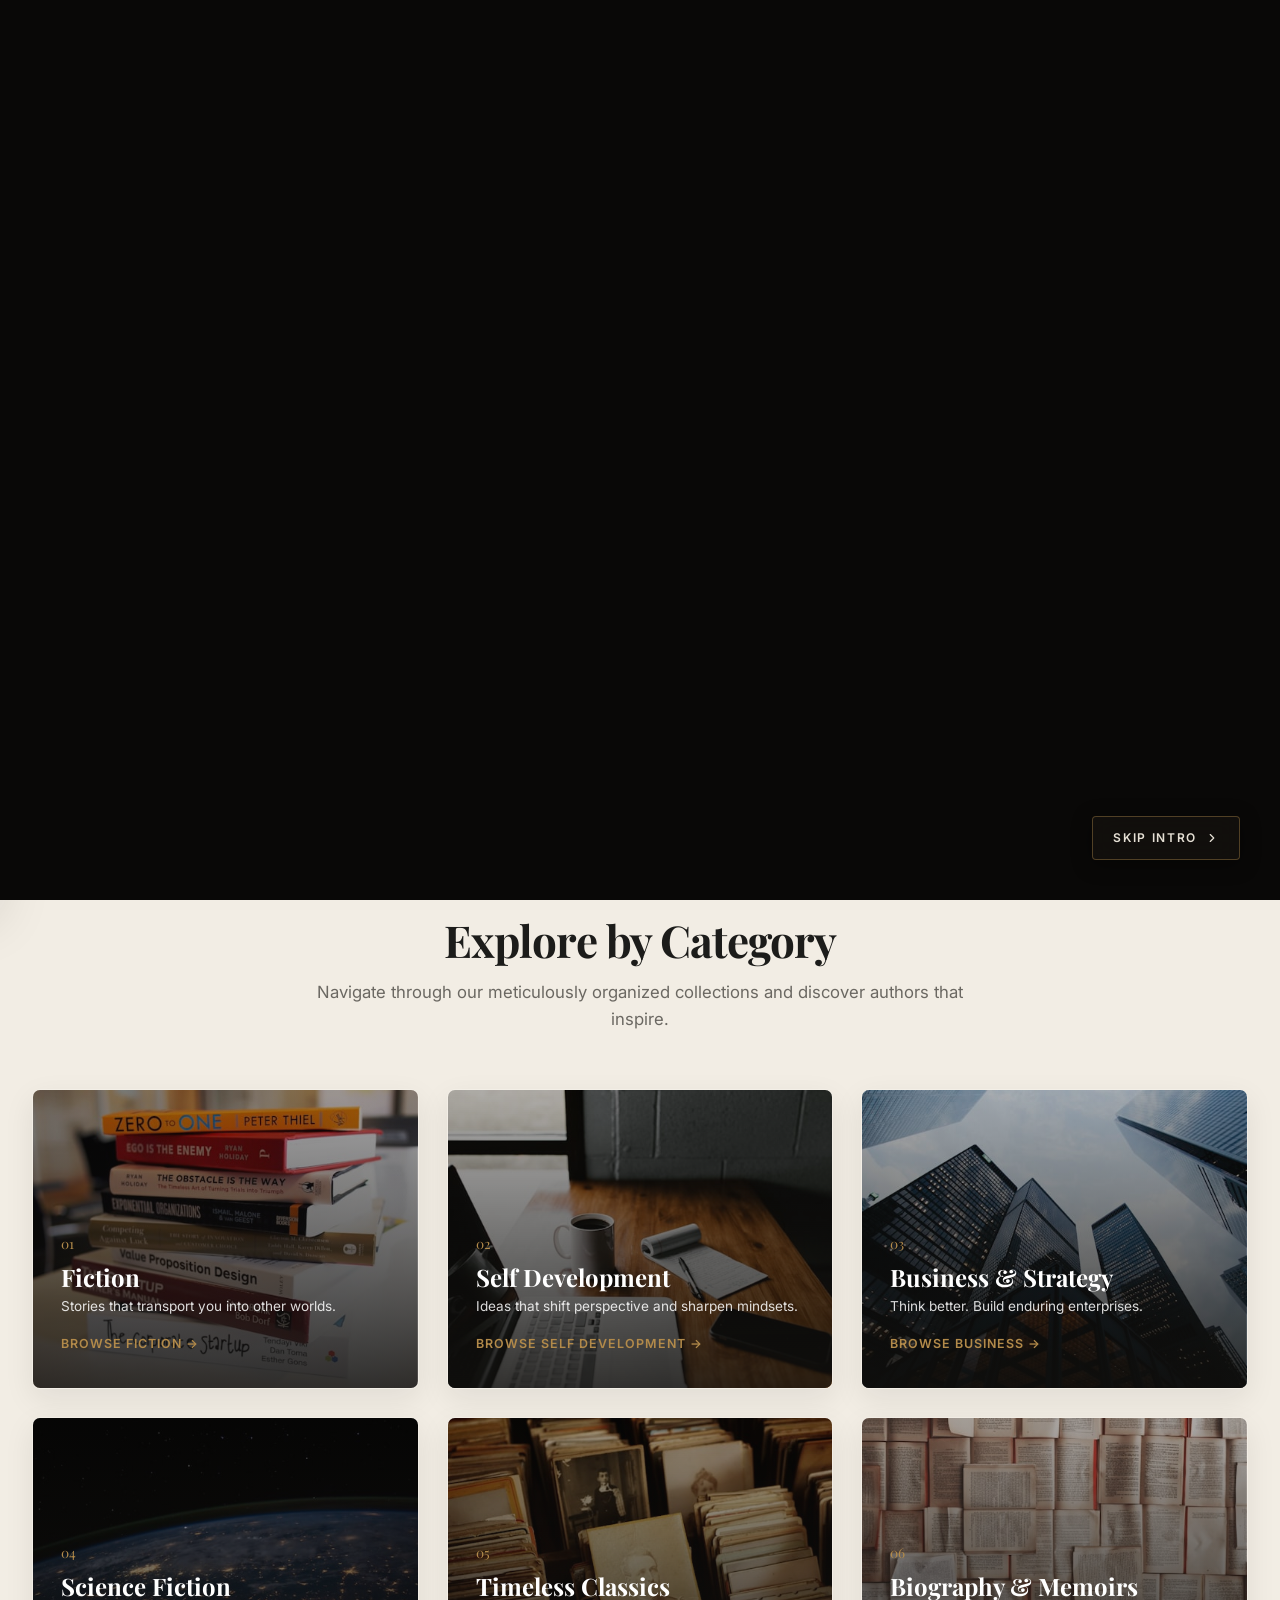
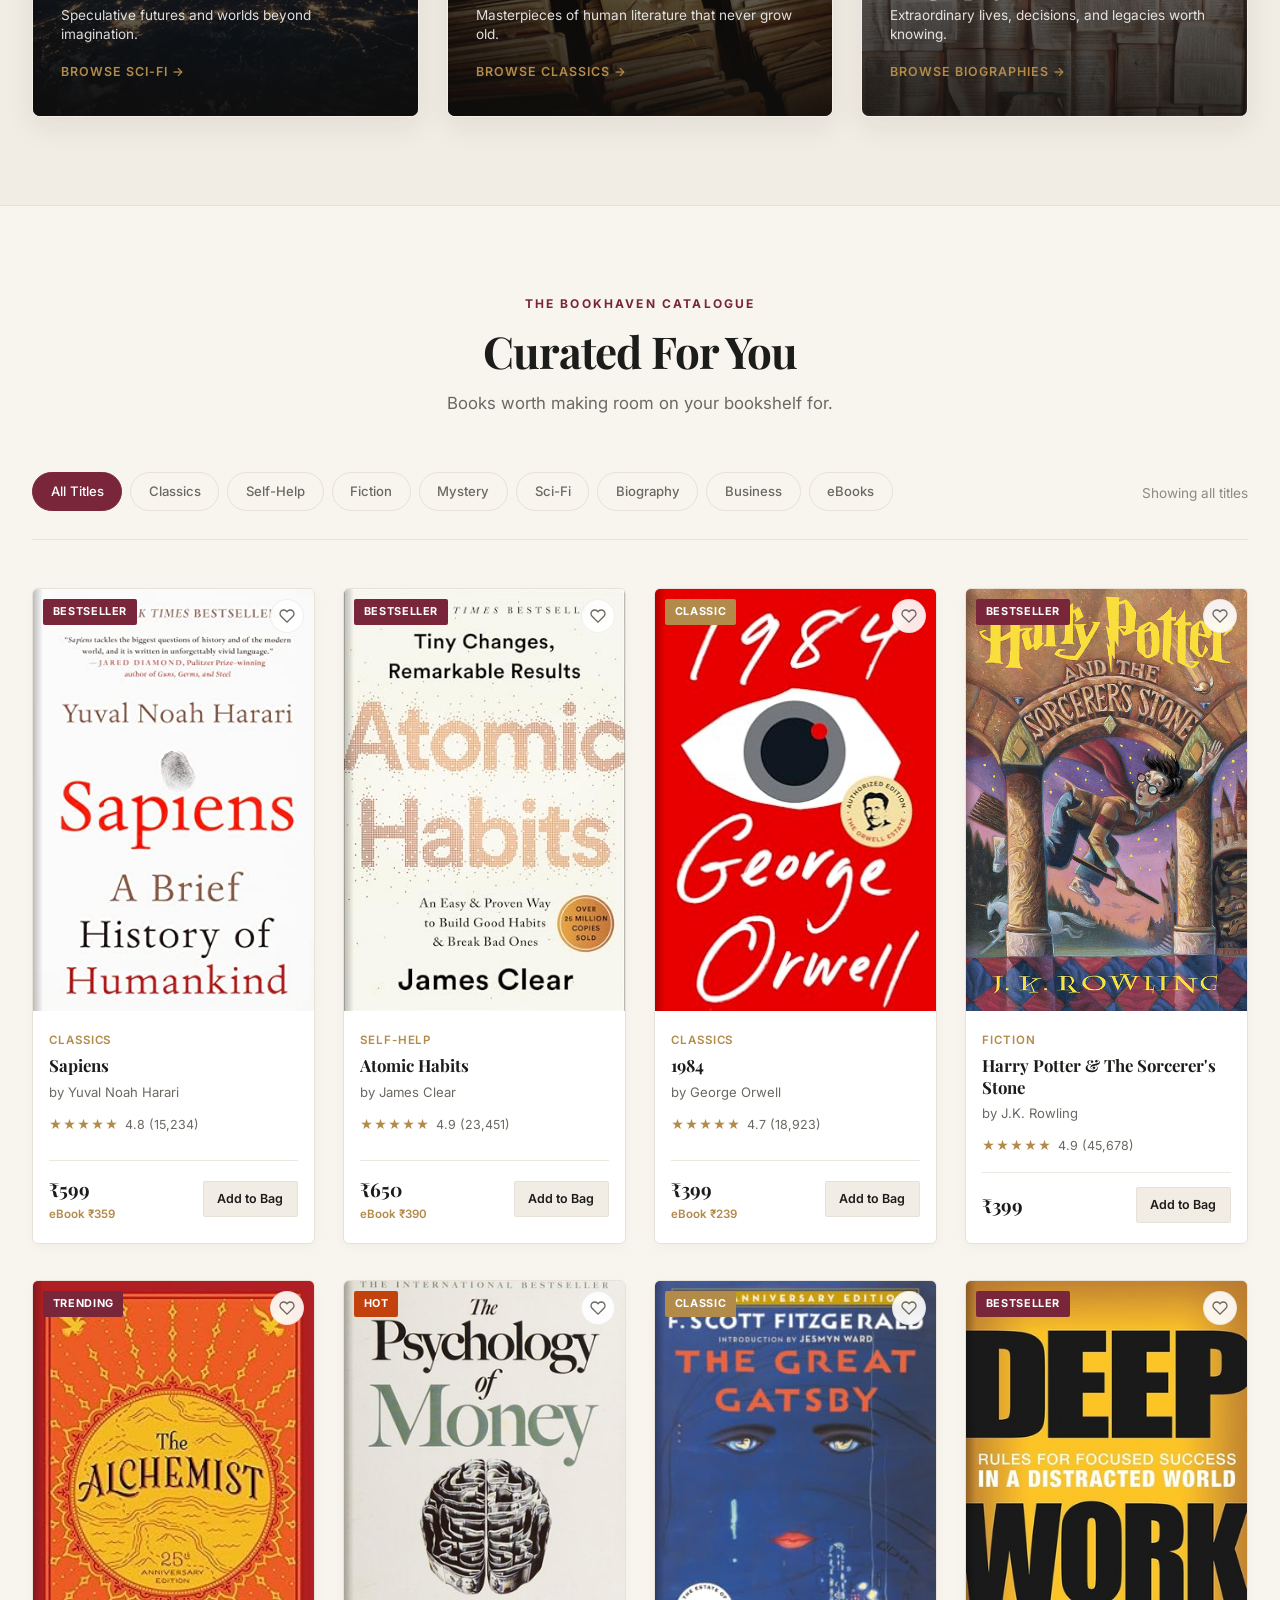
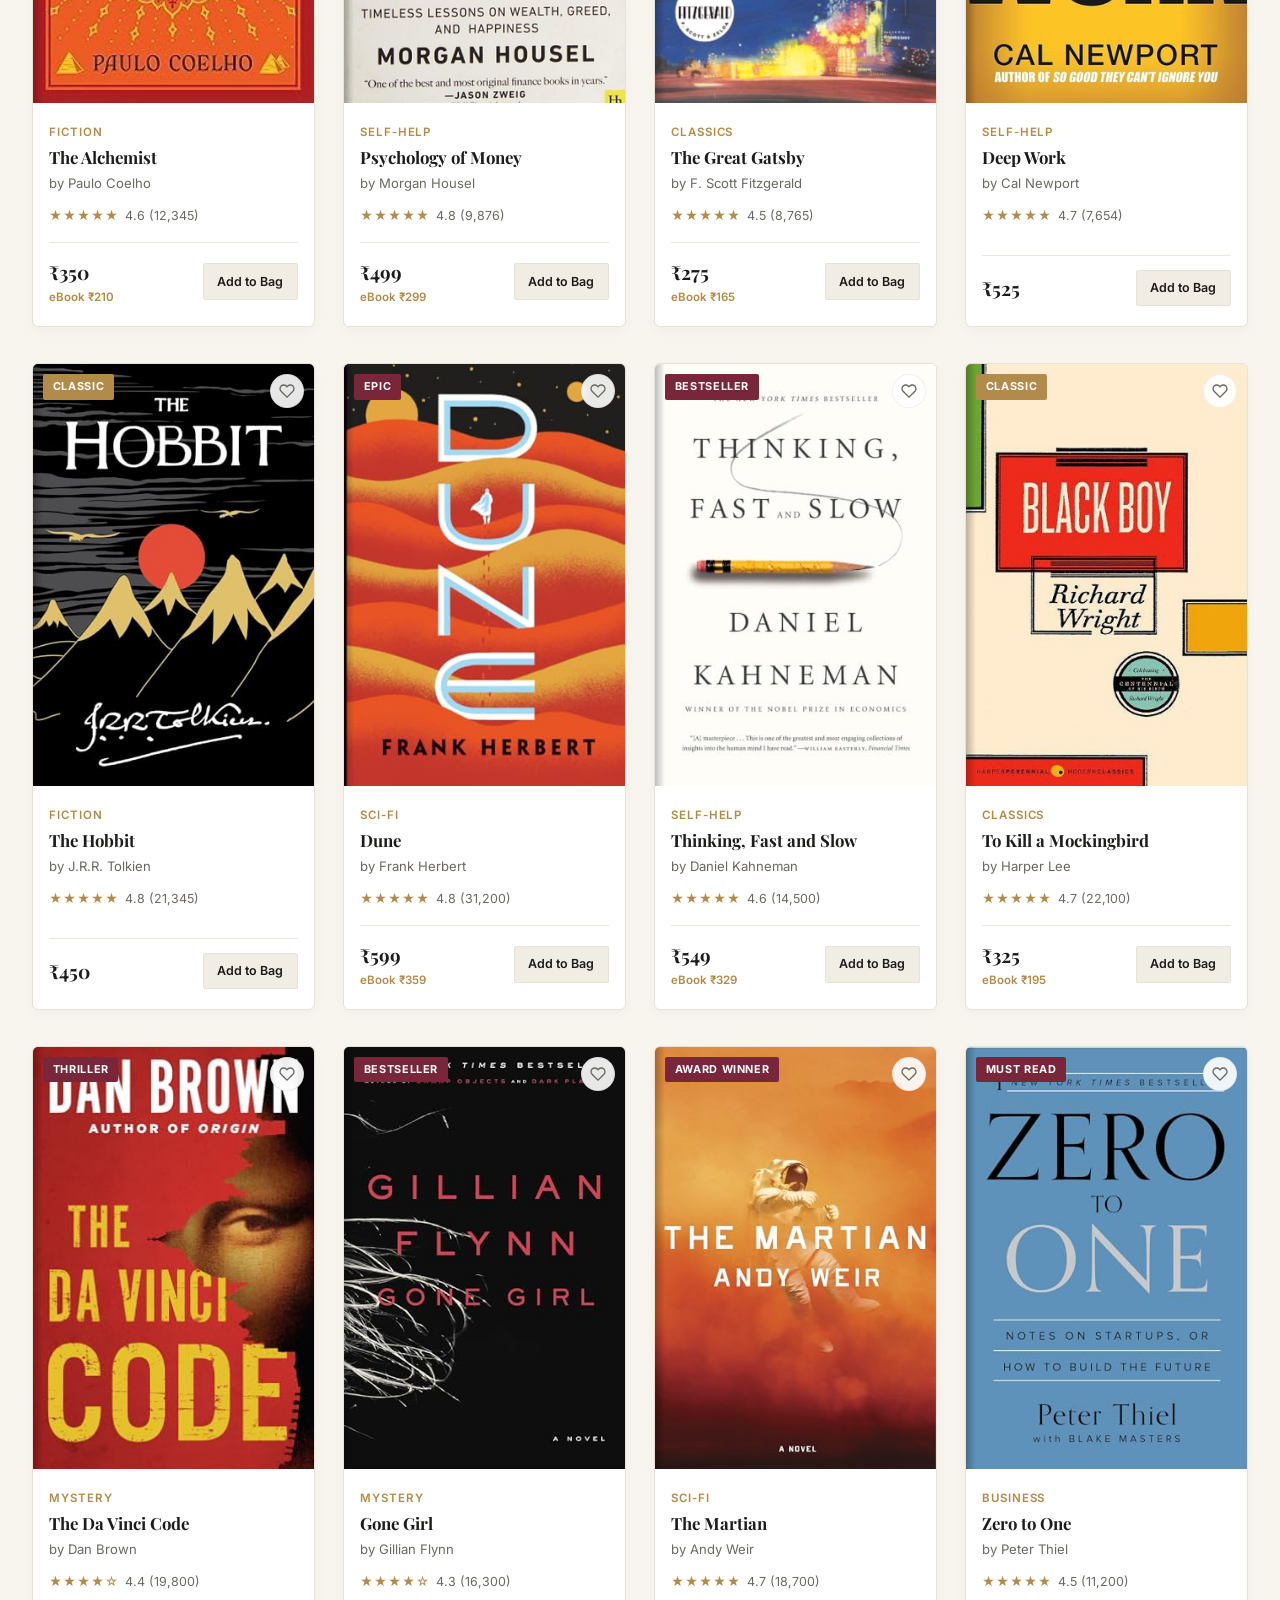
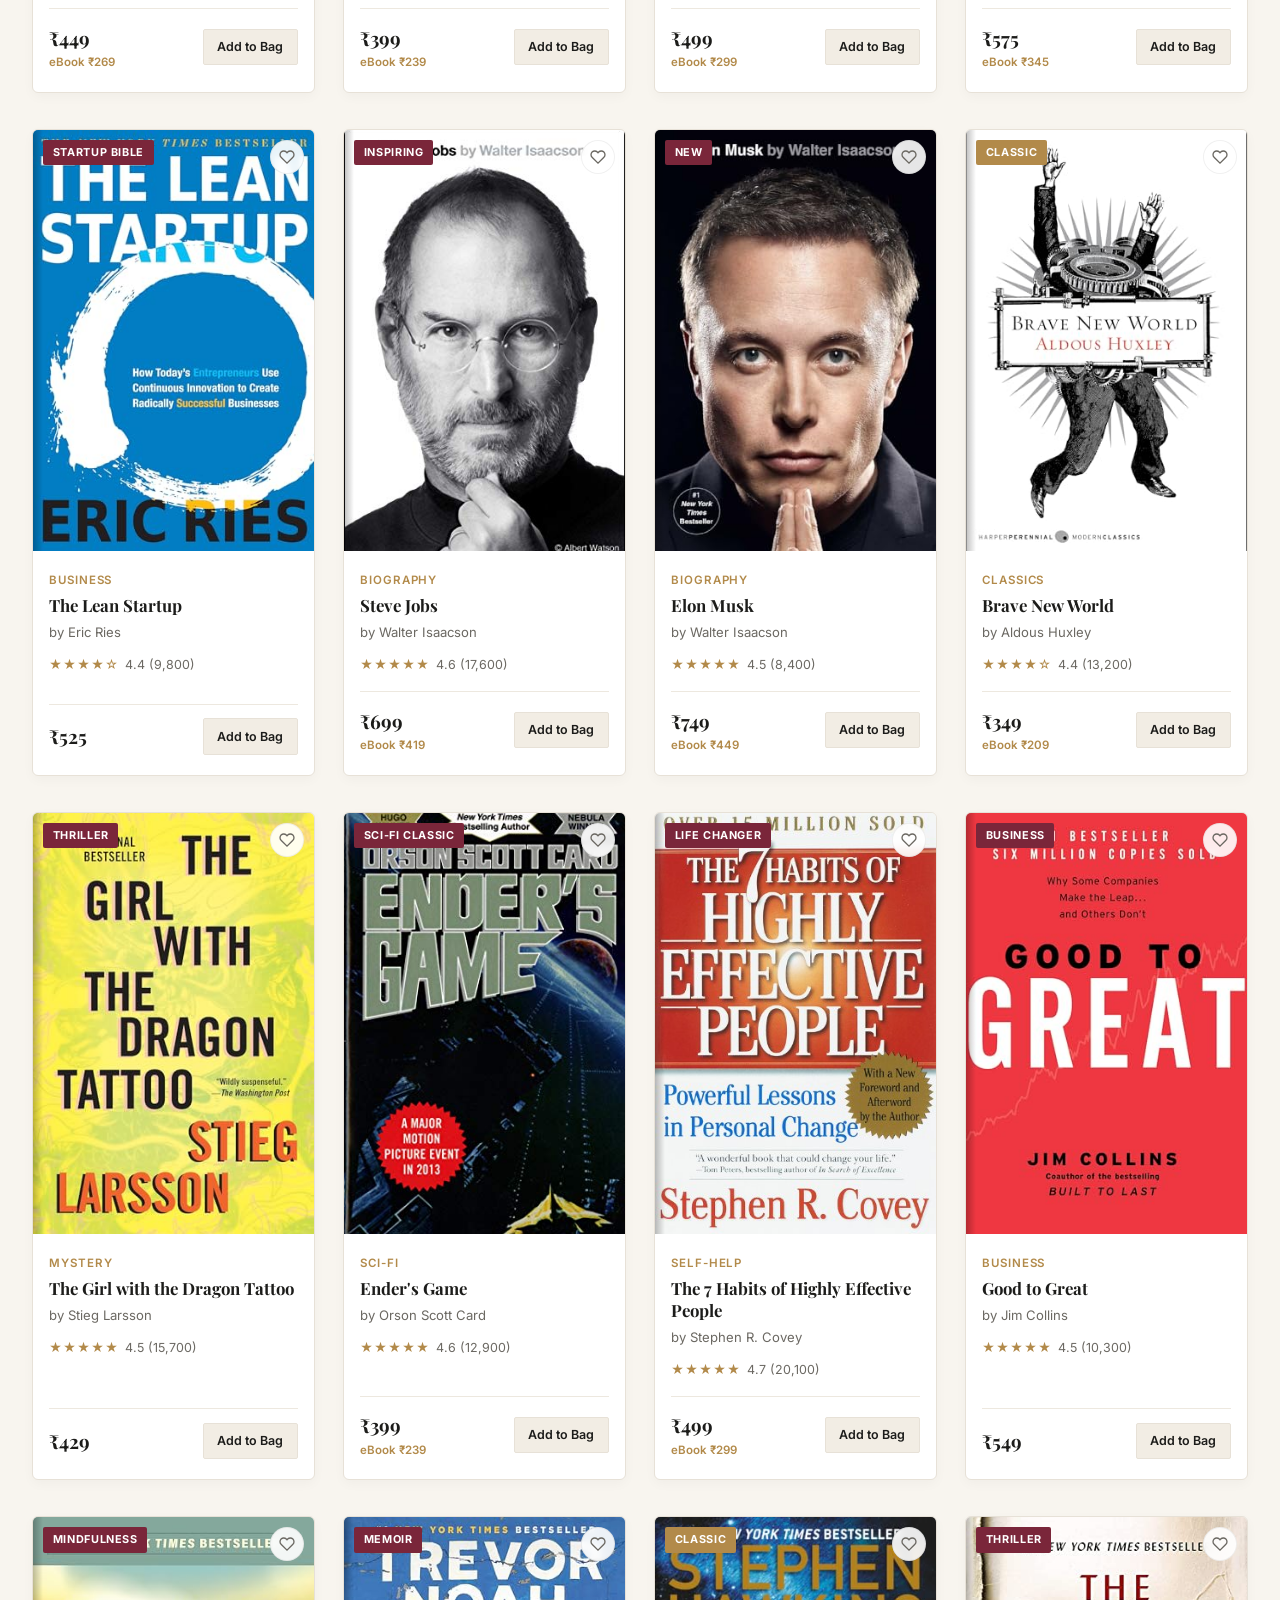
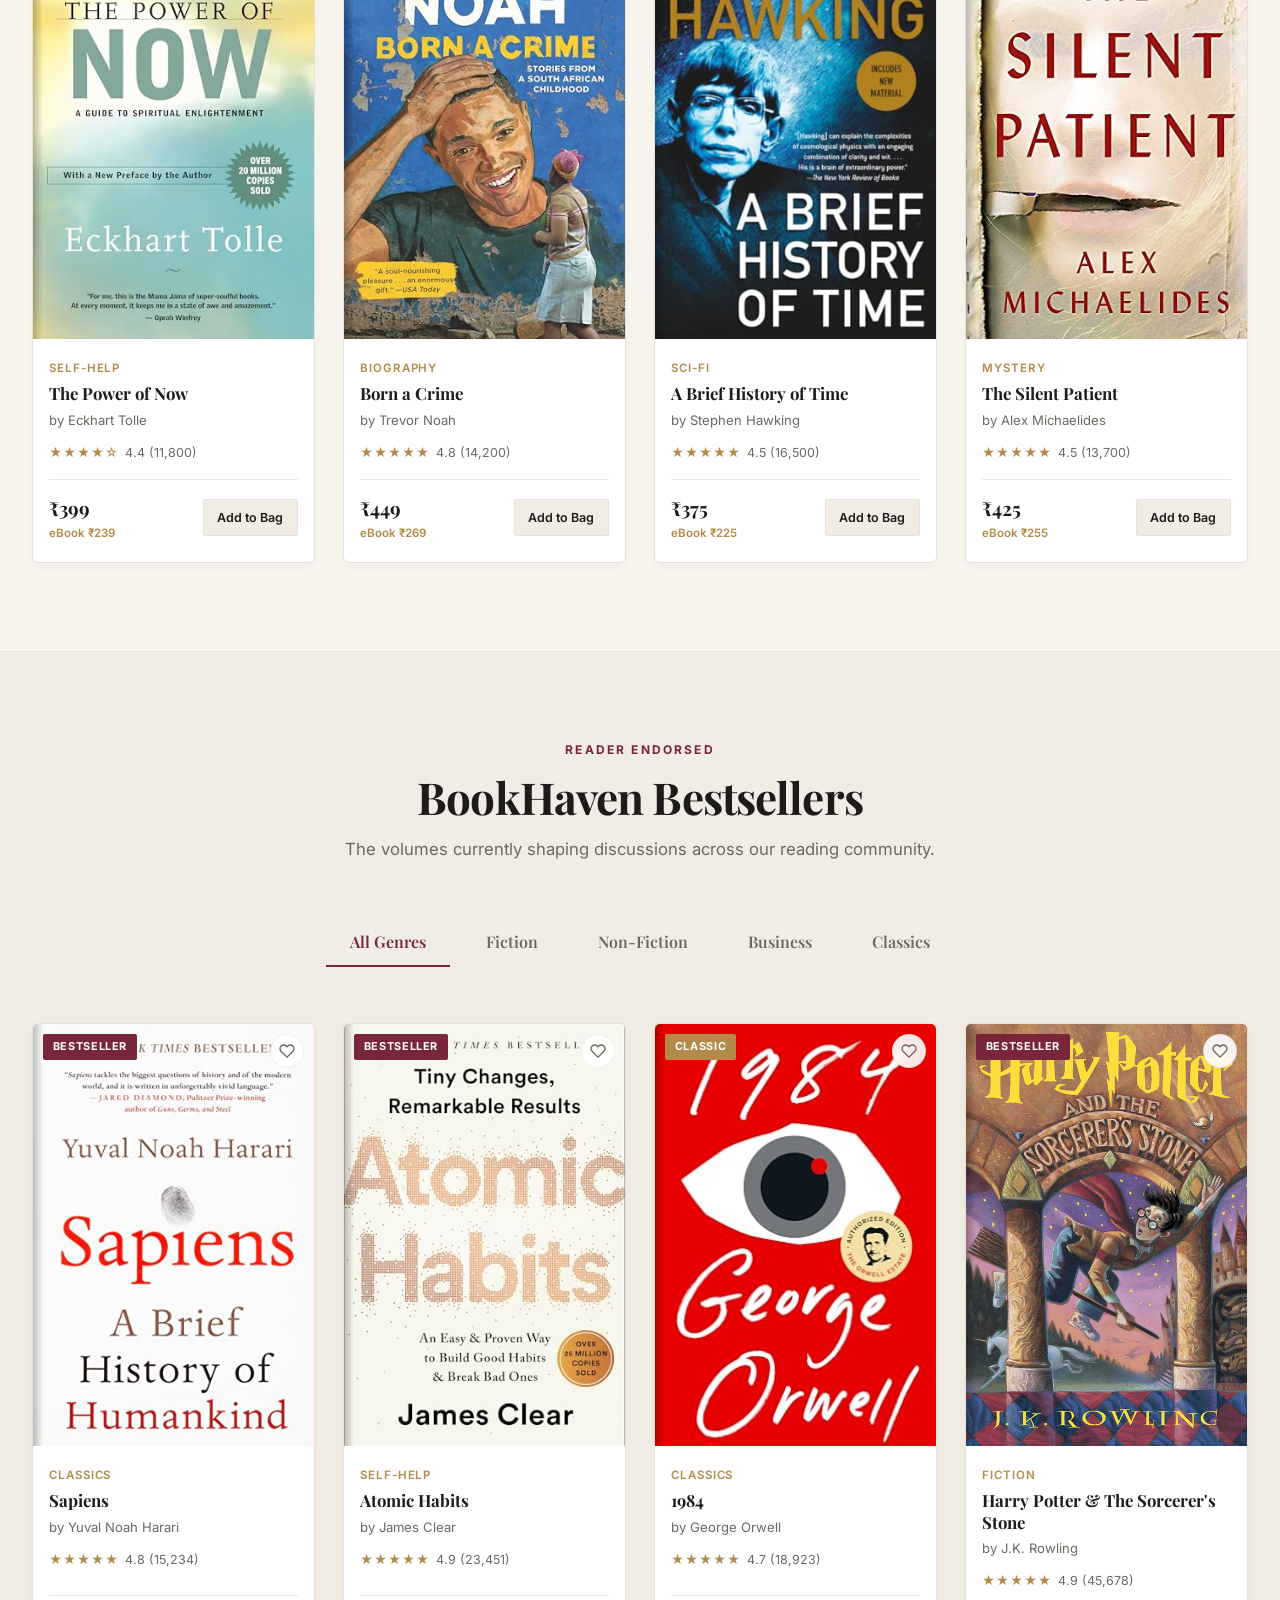
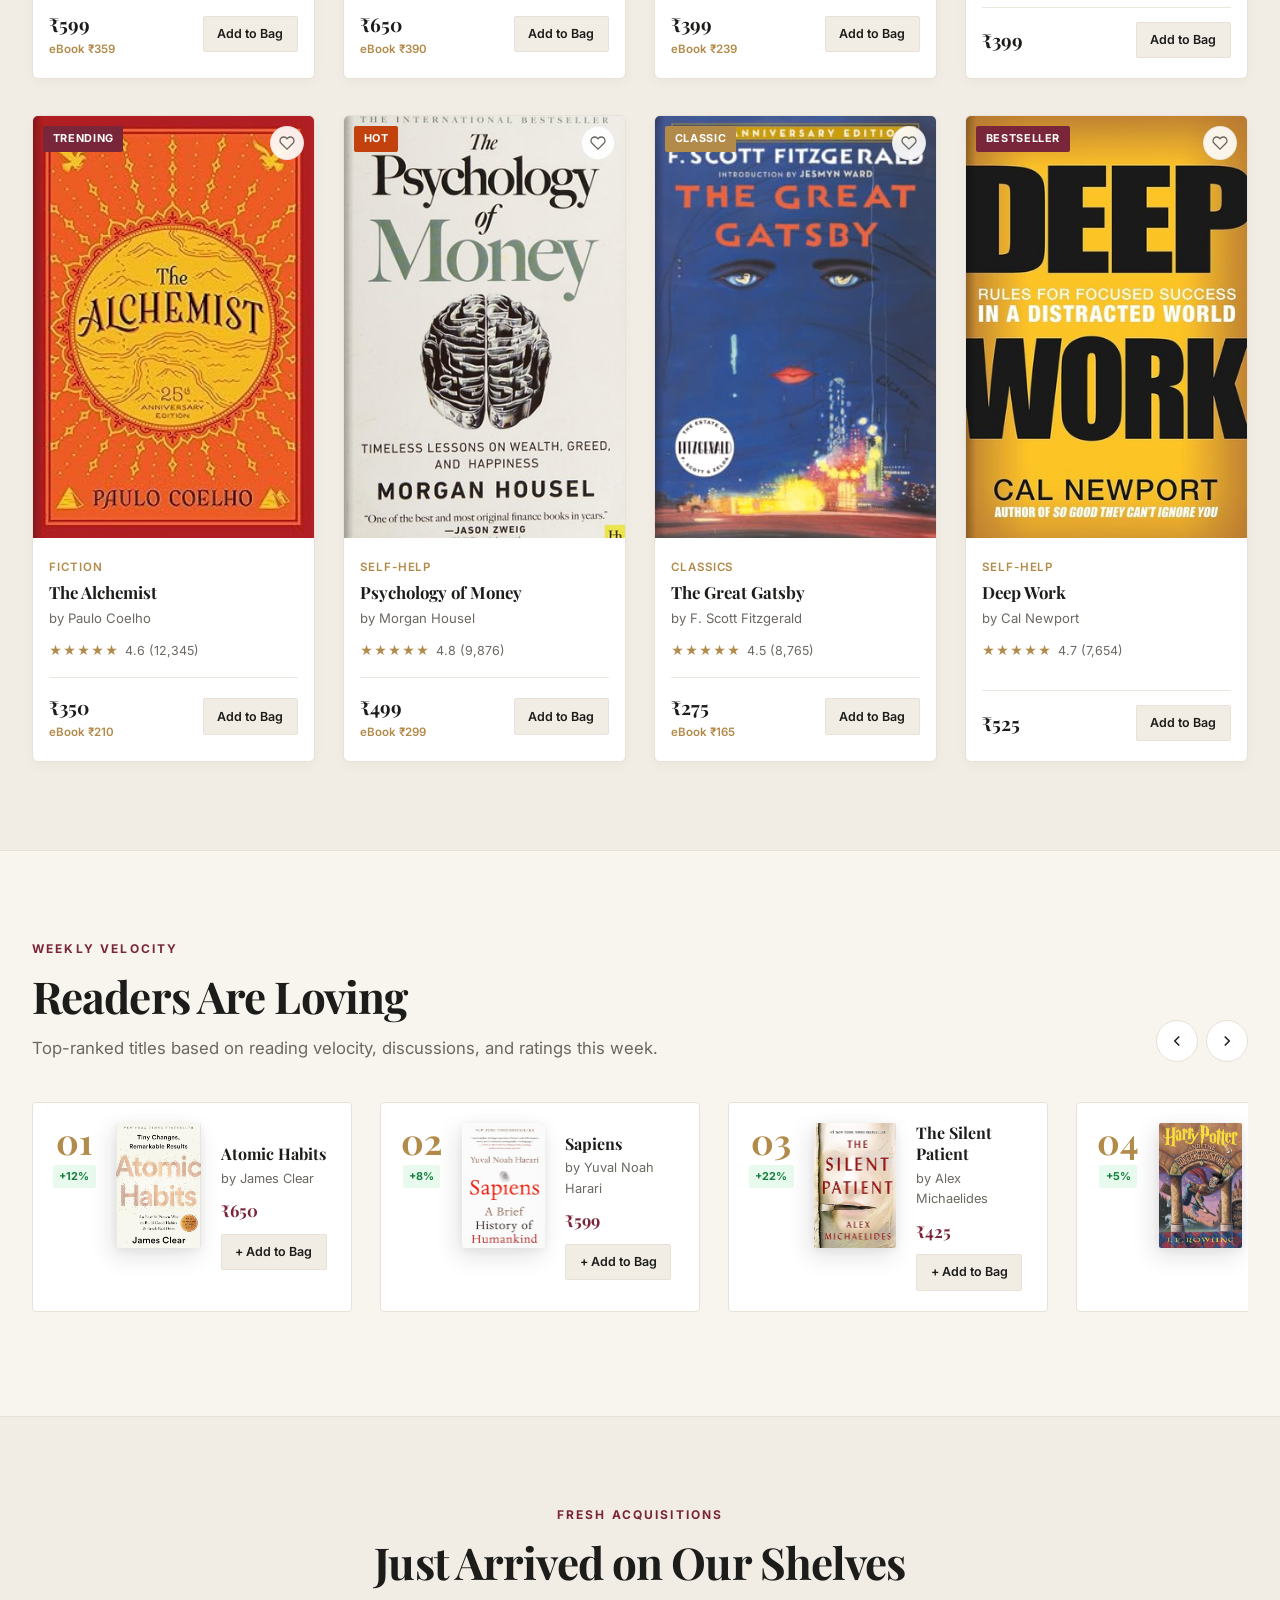
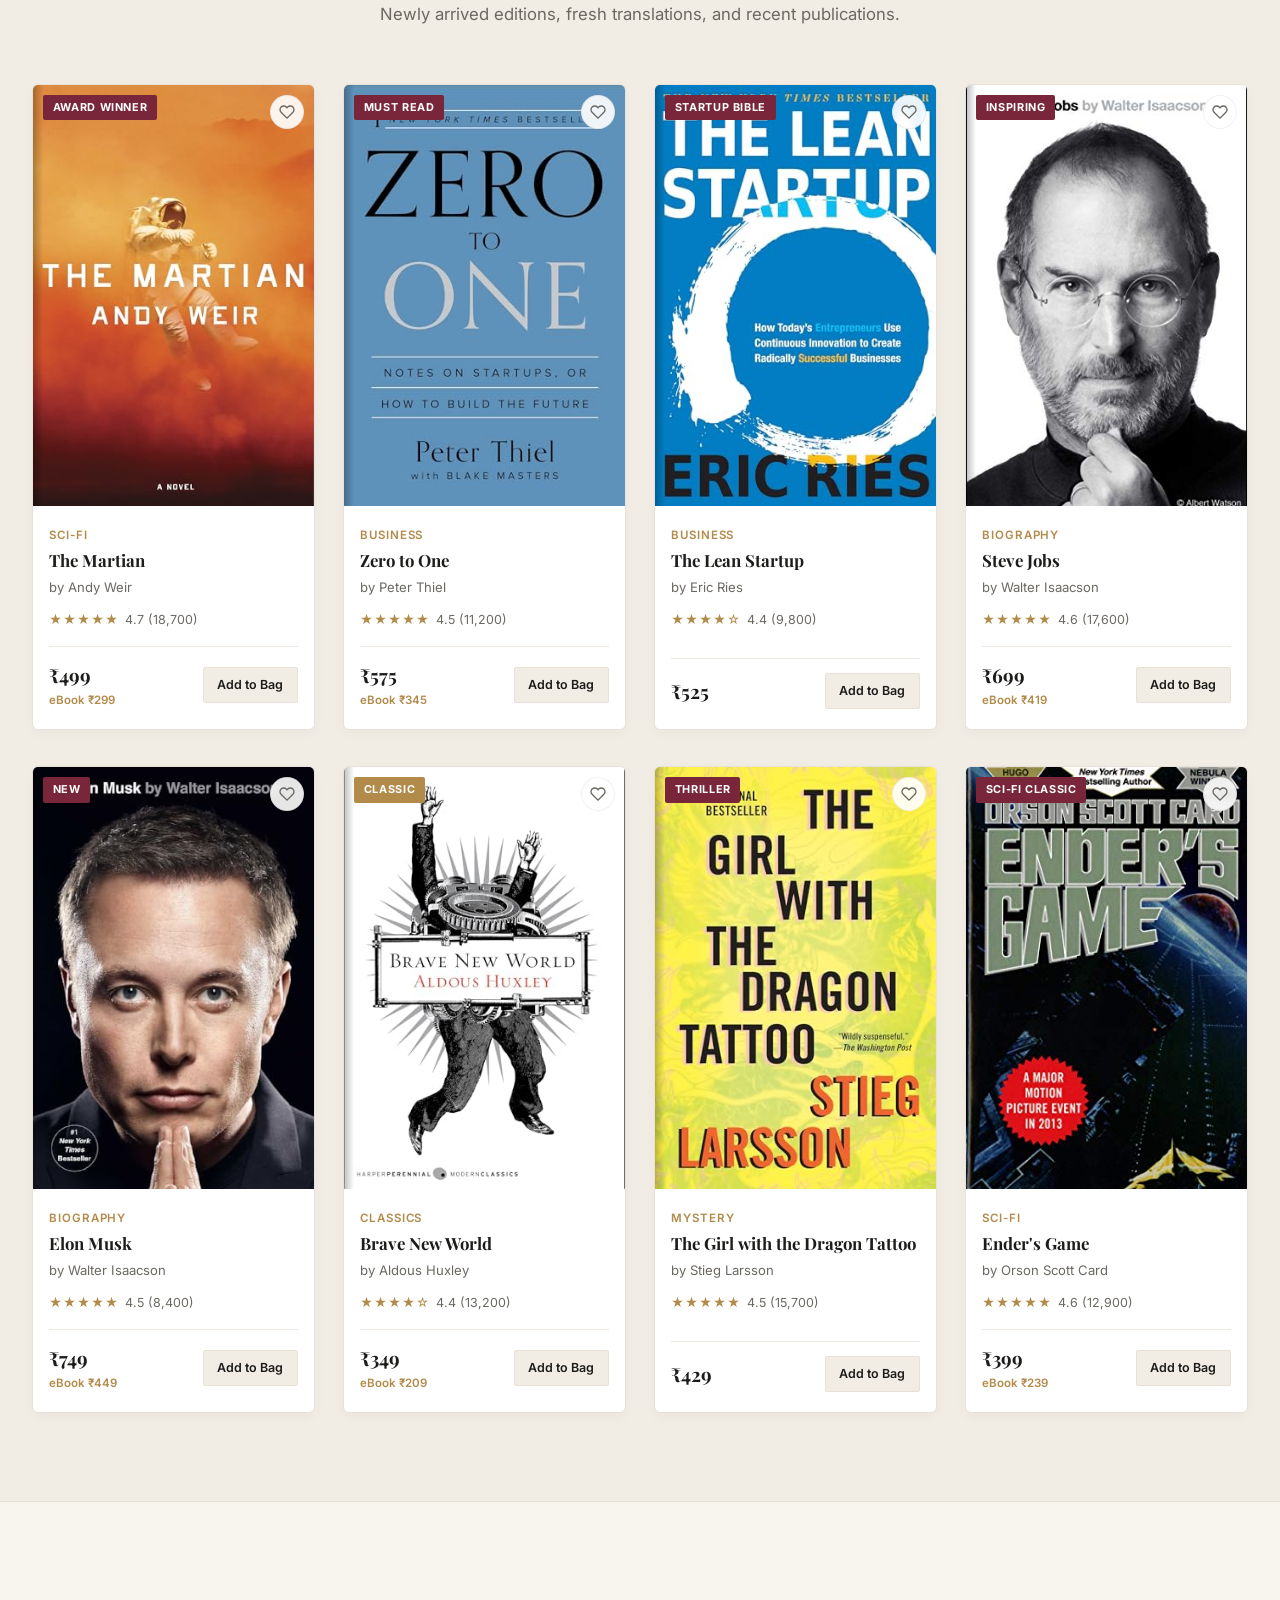
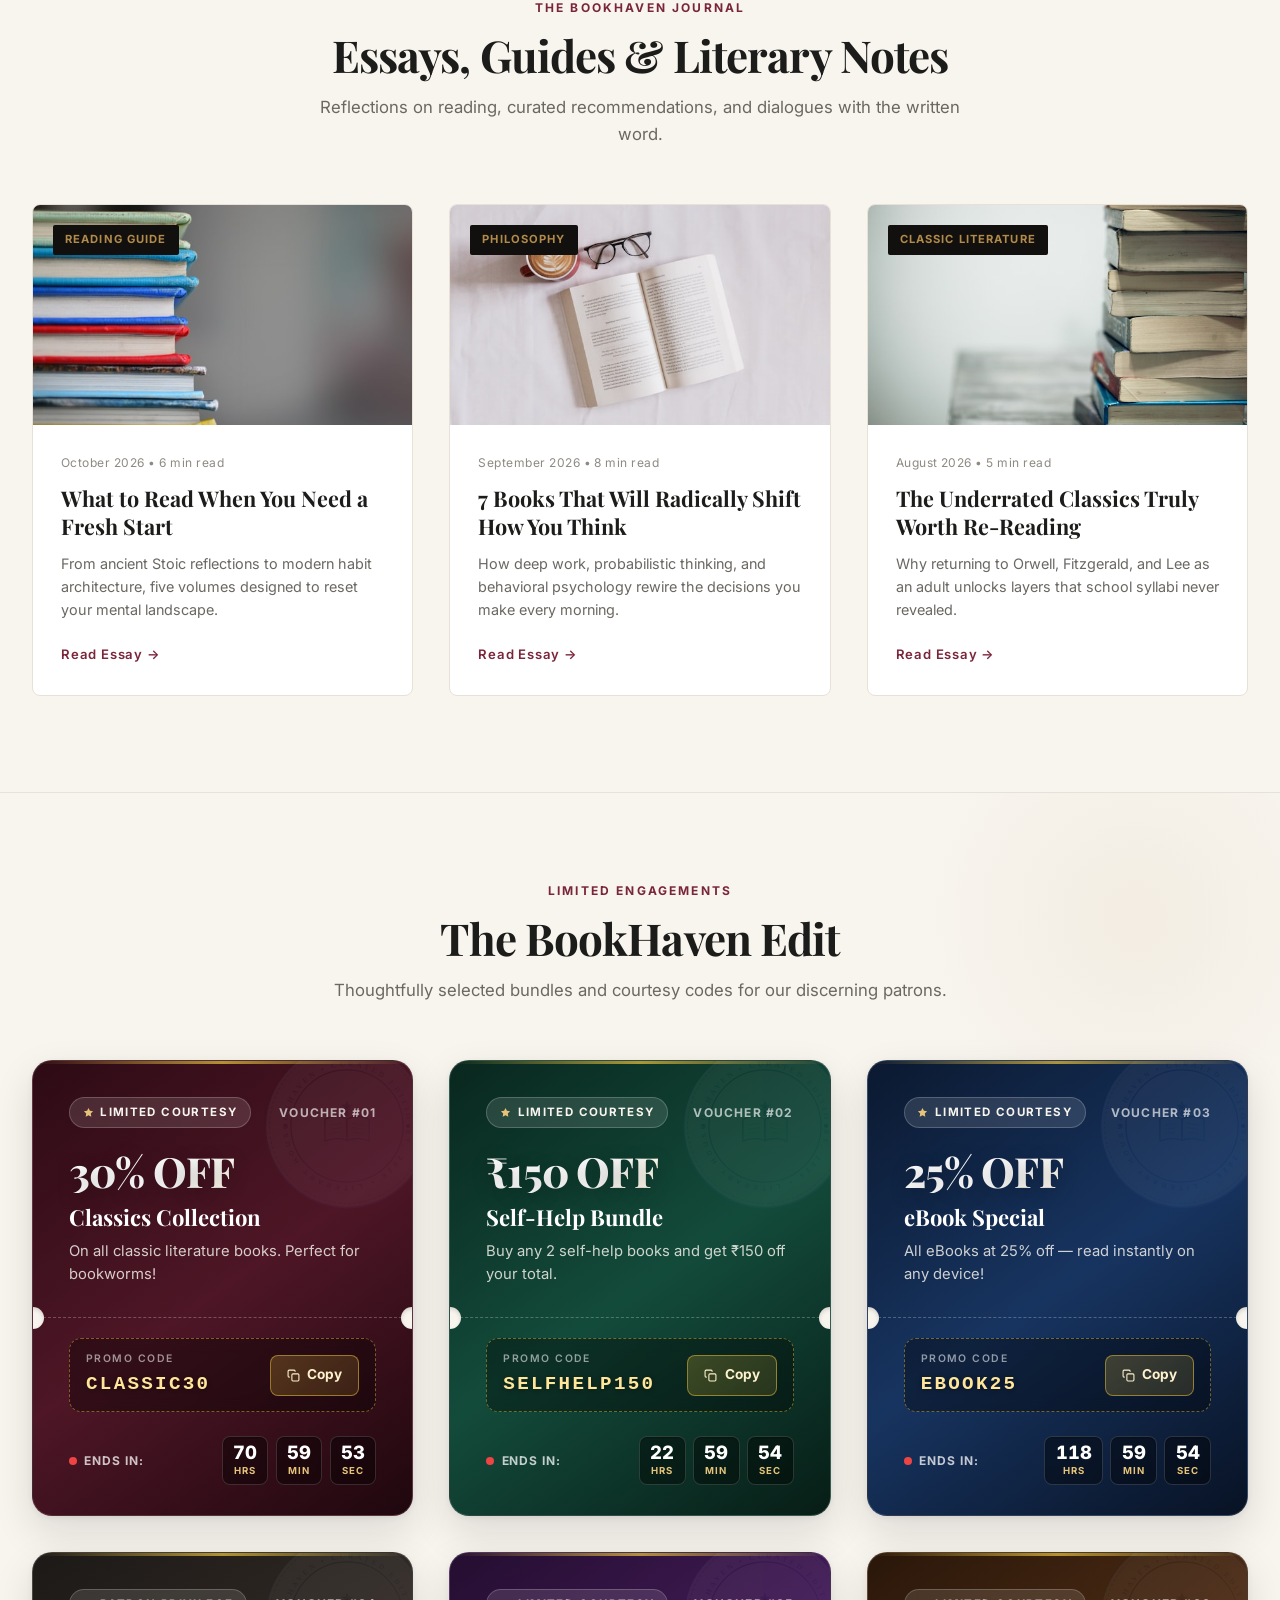
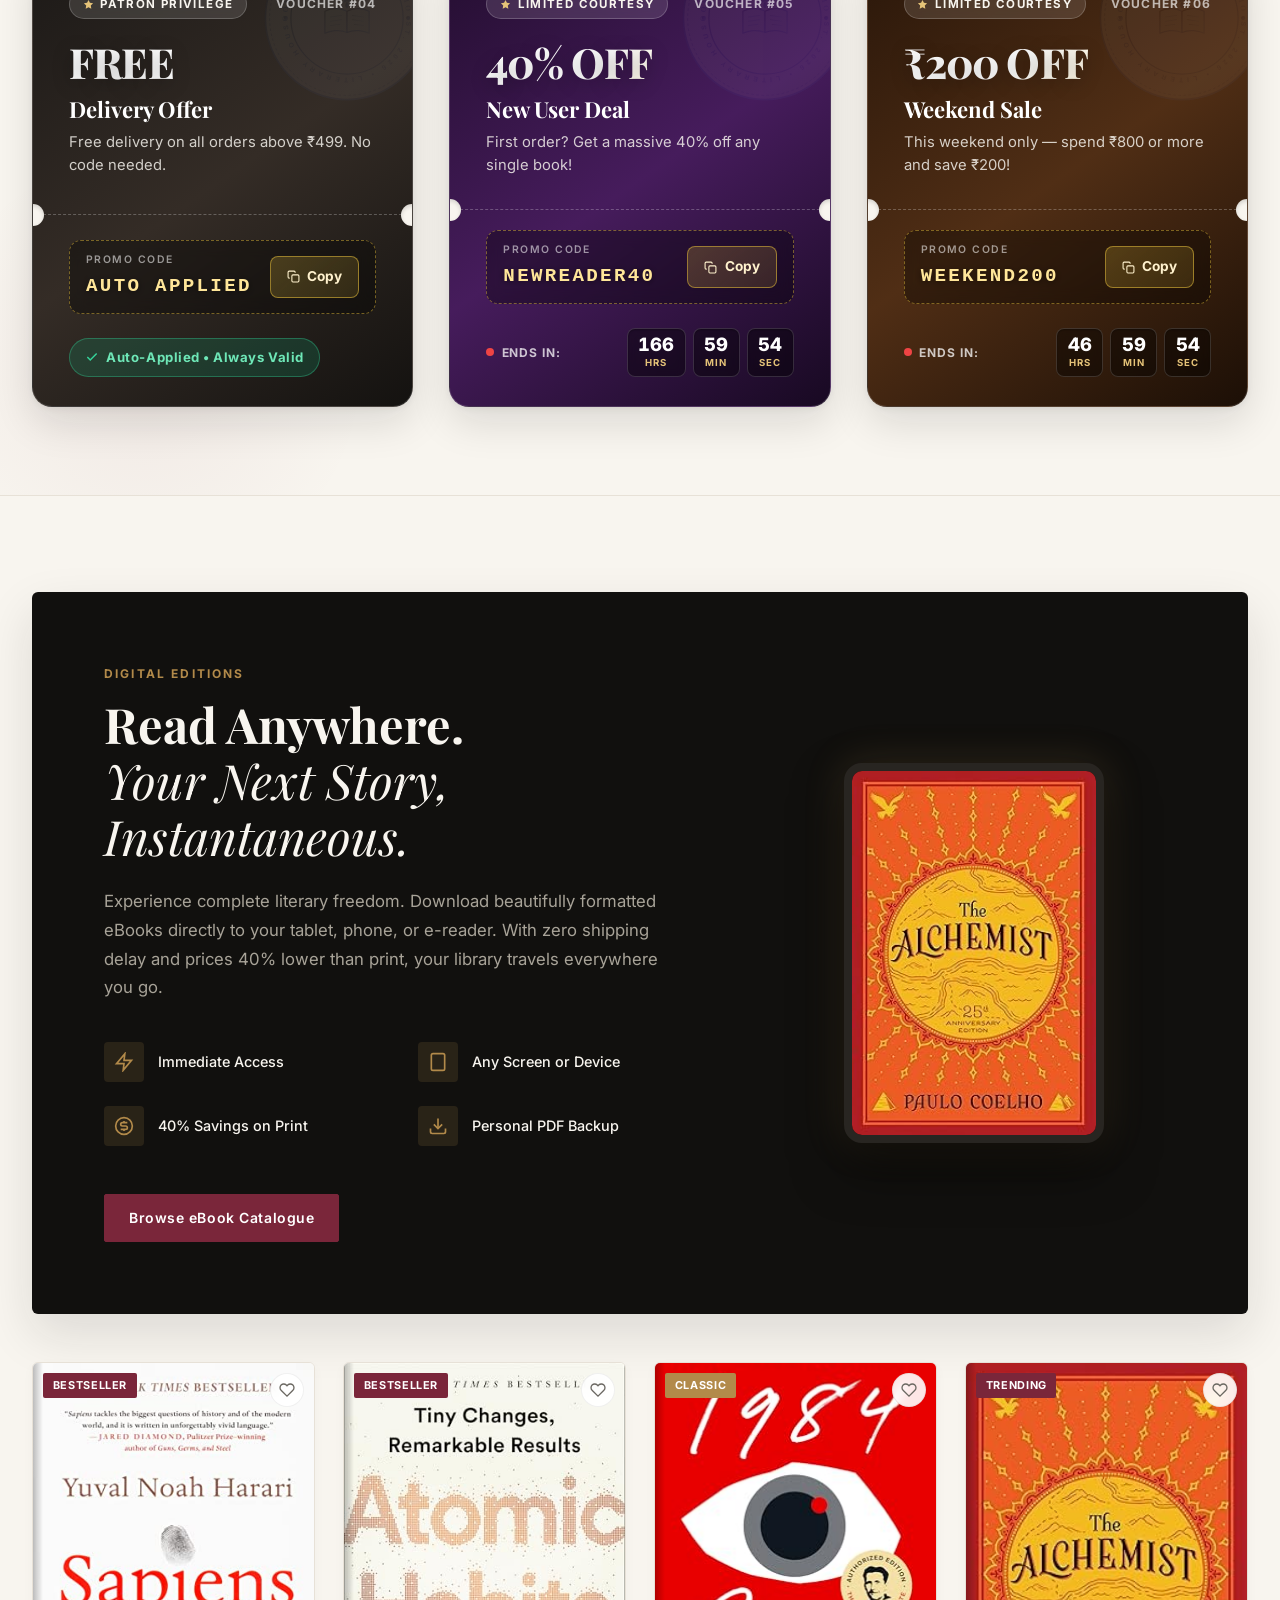
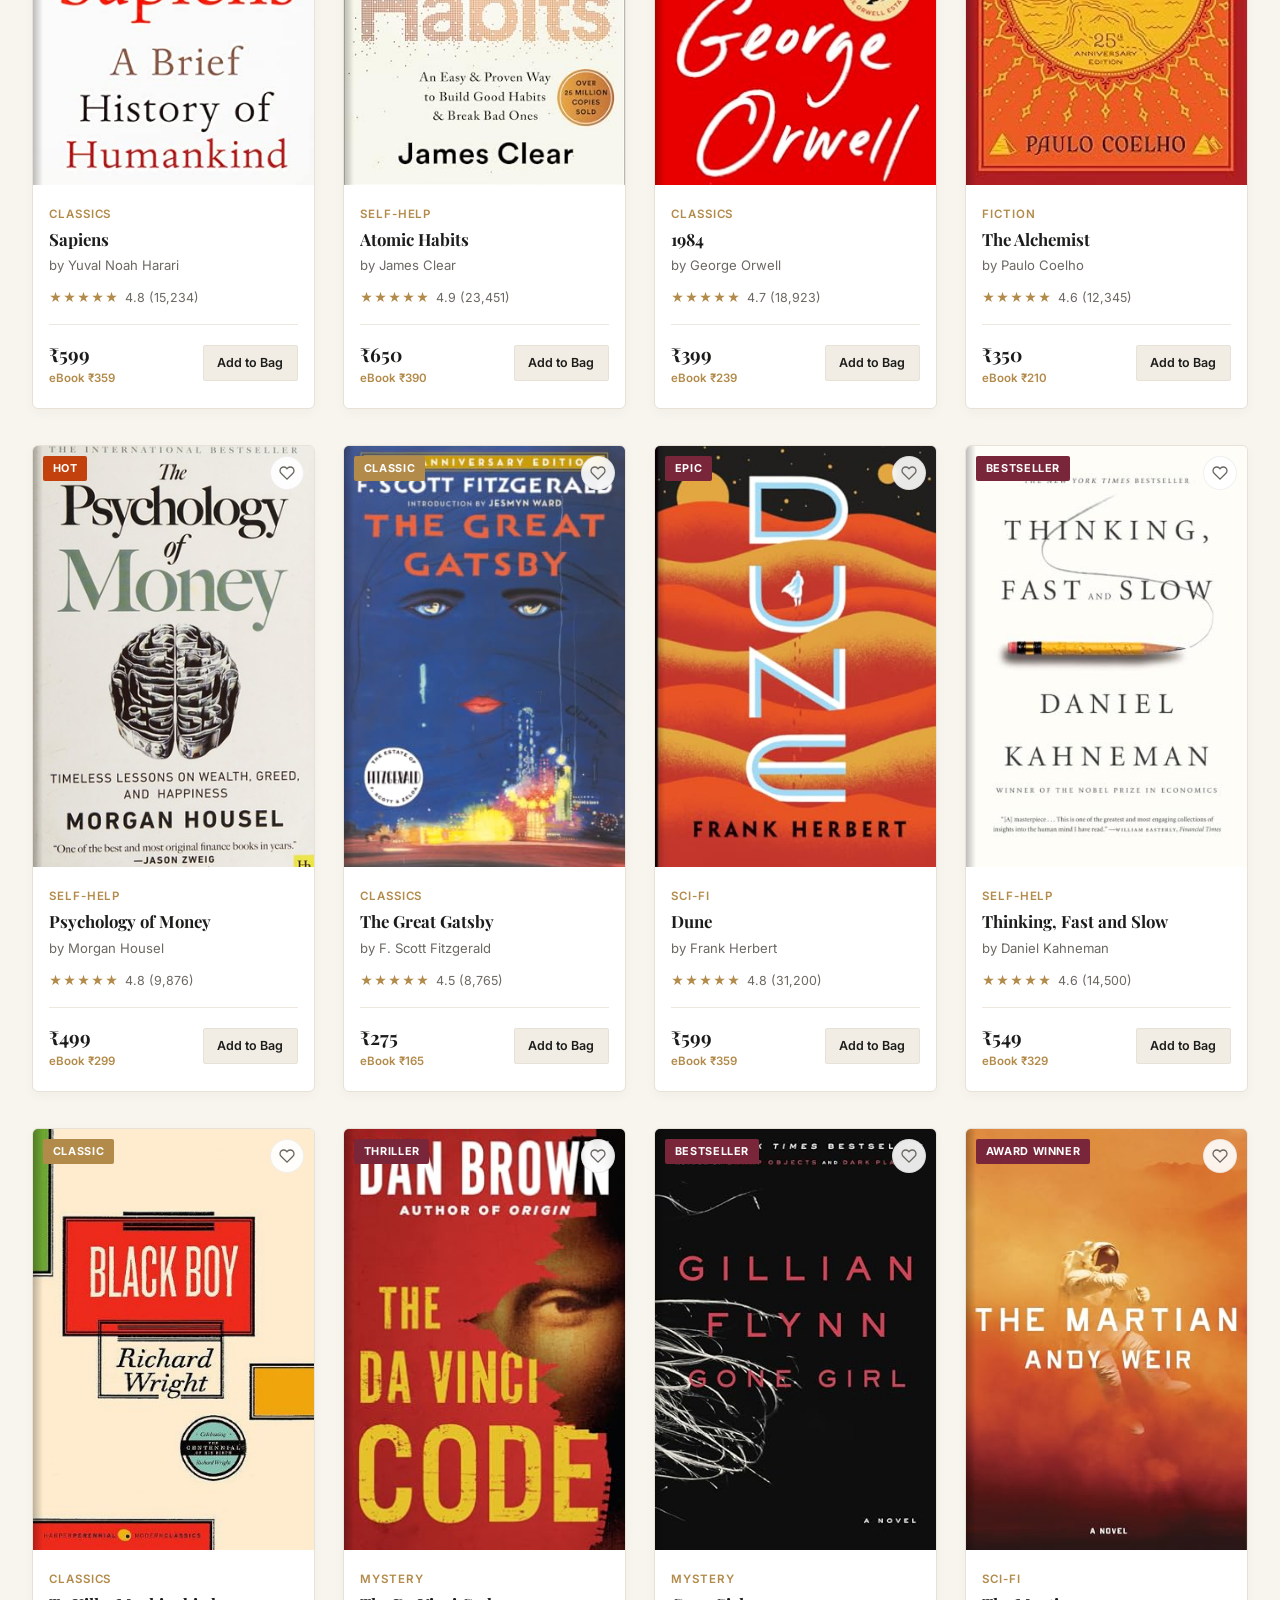
==== commit 6013b749: "f" ====
--- a/frontend/index.html
+++ b/frontend/index.html
@@ -164,7 +164,7 @@
               <svg width="16" height="16" viewBox="0 0 24 24" fill="none" stroke="currentColor" stroke-width="2"><circle cx="12" cy="12" r="3"></circle><path d="M19.4 15a1.65 1.65 0 0 0 .33 1.82l.06.06a2 2 0 0 1 0 2.83 2 2 0 0 1-2.83 0l-.06-.06a1.65 1.65 0 0 0-1.82-.33 1.65 1.65 0 0 0-1 1.51V21a2 2 0 0 1-2 2 2 2 0 0 1-2-2v-.09A1.65 1.65 0 0 0 9 19.4a1.65 1.65 0 0 0-1.82.33l-.06.06a2 2 0 0 1-2.83 0 2 2 0 0 1 0-2.83l.06-.06a1.65 1.65 0 0 0 .33-1.82 1.65 1.65 0 0 0-1.51-1H3a2 2 0 0 1-2-2 2 2 0 0 1 2-2h.09A1.65 1.65 0 0 0 4.6 9a1.65 1.65 0 0 0-.33-1.82l-.06-.06a2 2 0 0 1 0-2.83 2 2 0 0 1 2.83 0l.06.06a1.65 1.65 0 0 0 1.82.33H9a1.65 1.65 0 0 0 1-1.51V3a2 2 0 0 1 2-2 2 2 0 0 1 2 2v.09a1.65 1.65 0 0 0 1 1.51 1.65 1.65 0 0 0 1.82-.33l.06-.06a2 2 0 0 1 2.83 0 2 2 0 0 1 0 2.83l-.06.06a1.65 1.65 0 0 0-.33 1.82V9a1.65 1.65 0 0 0 1.51 1H21a2 2 0 0 1 2 2 2 2 0 0 1-2 2h-.09a1.65 1.65 0 0 0-1.51 1z"></path></svg>
               <span>Preferences</span>
             </a>
-            <a href="/admin/" class="user-menu-item" id="admin-panel-link" style="display: none;" target="_blank">
+            <a href="admin.html" class="user-menu-item" id="admin-panel-link" style="display: none;">
               <svg width="16" height="16" viewBox="0 0 24 24" fill="none" stroke="currentColor" stroke-width="2"><path d="M12 2L2 7l10 5 10-5-10-5zM2 17l10 5 10-5M2 12l10 5 10-5"></path></svg>
               <span>Admin Console</span>
             </a>
@@ -935,7 +935,7 @@
             <li><a href="#" data-action="orders">Track an Order</a></li>
             <li><a href="#" data-action="profile">Reader Account</a></li>
             <li><a href="#" data-action="wishlist">Reading Wishlist</a></li>
-            <li><a href="#home">Courier Delivery</a></li>
+            <li><a href="admin-login.html" style="color: var(--accent-gold); font-weight: 500;">Staff / Admin Portal &rarr;</a></li>
             <li><a href="#home">Privacy & Terms</a></li>
           </ul>
         </div>
